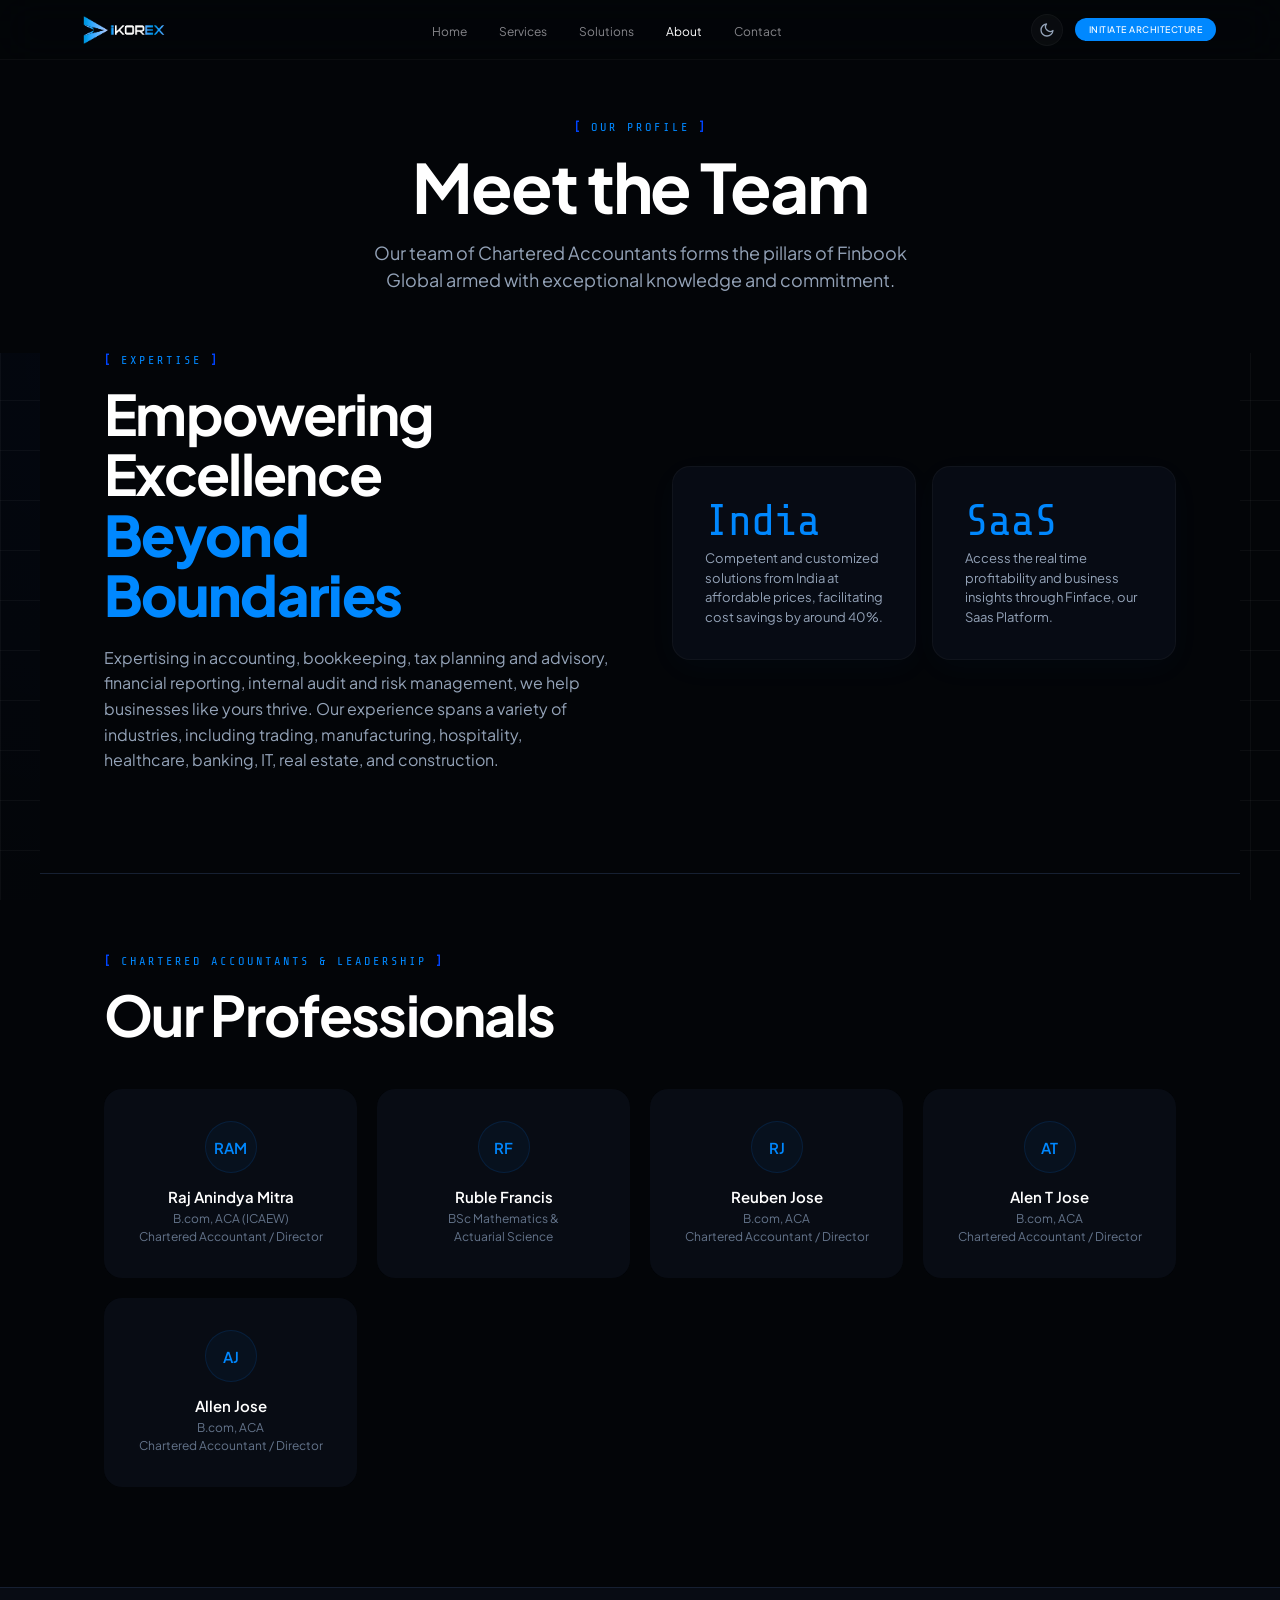
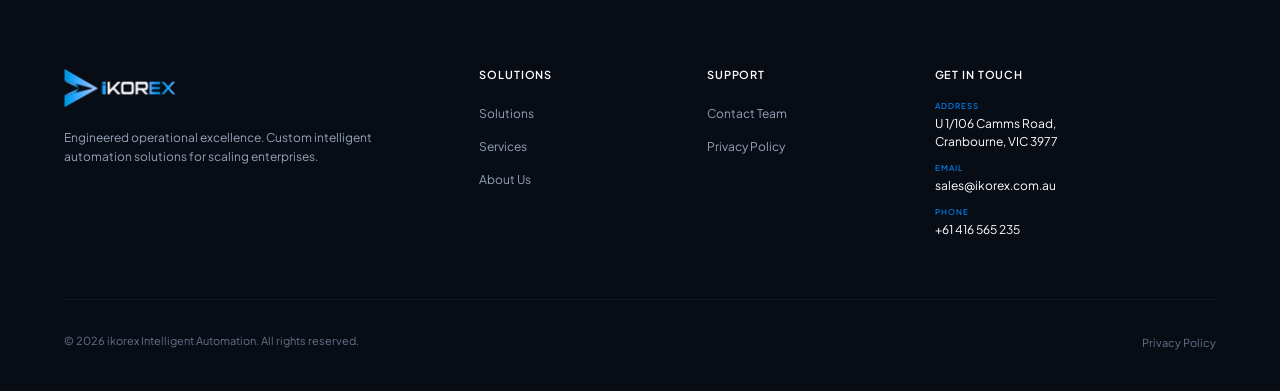
==== about.html @ 4711badb "footer new" ====
<!DOCTYPE html>
<html lang="en">

<head>
  <meta charset="UTF-8" />
  <meta name="viewport" content="width=device-width, initial-scale=1.0, user-scalable=no" />
  <title>ikorex — Meet the Team</title>
  <link
    href="https://fonts.googleapis.com/css2?family=Share+Tech+Mono&family=Plus+Jakarta+Sans:wght@200;300;400;500;600;700;800&family=Instrument+Serif:ital@0;1&family=Syne:wght@400;600;700;800&display=swap"
    rel="stylesheet" />
  <link rel="stylesheet" href="style.css">
</head>

<body class="light-theme">

  <svg class="logo-gradient-defs" xmlns="http://www.w3.org/2000/svg">
    <defs>
      <linearGradient id="arrowGrad" x1="107" y1="110" x2="400" y2="167" gradientUnits="userSpaceOnUse">
        <stop offset="0%" stop-color="#0F3BB0" />
        <stop offset="45%" stop-color="#1A6FBF" />
        <stop offset="80%" stop-color="#1BAE82" />
        <stop offset="100%" stop-color="#26D49C" />
      </linearGradient>
    </defs>
  </svg>

  <div id="site" class="visible">

    <nav>
      <a class="nav-logo" href="index.html?triggerIntro=true">
        <img src="assets/images/Ikorex logo left aligned .png" alt="IKOREX" class="header-logo-img"
          style="width: 120px;height: 120px;">
      </a>
      <ul class=" nav-links">
        <li><a id="nhome" href="index.html">Home</a></li>
        <li><a id="nservices" href="services.html">Services</a></li>

        <li><a id="nsolutions" href="solutions.html">Solutions</a></li>
        <li><a id="nabout" class="active" href="about.html">About</a></li>
        <li><a id="ncontact" href="contact.html">Contact</a></li>
      </ul>
      <div style="display:flex; align-items:center; gap:12px;">
        <button class="theme-toggle" onclick="toggleTheme()" aria-label="Toggle Theme">
          <svg class="sun-icon" width="16" height="16" viewBox="0 0 24 24" fill="none" stroke="currentColor"
            stroke-width="2" stroke-linecap="round" stroke-linejoin="round">
            <circle cx="12" cy="12" r="5"></circle>
            <line x1="12" y1="1" x2="12" y2="3"></line>
            <line x1="12" y1="21" x2="12" y2="23"></line>
            <line x1="4.22" y1="4.22" x2="5.64" y2="5.64"></line>
            <line x1="18.36" y1="18.36" x2="19.78" y2="19.78"></line>
            <line x1="1" y1="12" x2="3" y2="12"></line>
            <line x1="21" y1="12" x2="23" y2="12"></line>
            <line x1="4.22" y1="19.78" x2="5.64" y2="18.36"></line>
            <line x1="18.36" y1="5.64" x2="19.78" y2="4.22"></line>
          </svg>
          <svg class="moon-icon" width="16" height="16" viewBox="0 0 24 24" fill="none" stroke="currentColor"
            stroke-width="2" stroke-linecap="round" stroke-linejoin="round">
            <path d="M21 12.79A9 9 0 1 1 11.21 3 7 7 0 0 0 21 12.79z"></path>
          </svg>
        </button>
        <button class="btn-nav" onclick="location.href='contact.html'">Initiate Architecture</button>
        <button class="menu-toggle" onclick="toggleMenu()">
          <span></span><span></span><span></span>
        </button>
      </div>
      <div class="scroll-progress-container">
        <div class="scroll-progress-bar"></div>
      </div>
    </nav>

    <div class="page active" id="page-about">
      <div class="page-hero">
        <div class="eyebrow animate-hero-1" style="justify-content:center;">Our Profile</div>
        <h1 class="page-hero-title animate-hero-2">Meet the Team</h1>
        <p class="page-hero-sub animate-hero-3">Our team of Chartered Accountants forms the pillars of Finbook Global
          armed with exceptional knowledge and commitment.</p>
      </div>

      <div class="about-story">
        <div data-sr="left">
          <div class="eyebrow">Expertise</div>
          <h2 class="section-title">Empowering Excellence<br><em>Beyond Boundaries</em></h2>
          <p class="section-body">
            Expertising in accounting, bookkeeping, tax planning and advisory, financial reporting, internal audit and
            risk management, we help businesses like yours thrive. Our experience spans a variety of industries,
            including trading, manufacturing, hospitality, healthcare, banking, IT, real estate, and construction.
          </p>
        </div>
        <div class="metrics-grid" data-sr="scale" data-sr-delay="1">
          <div class="metric-card glow-card">
            <div class="metric-num">India</div>
            <div class="metric-desc">Competent and customized solutions from India at affordable prices, facilitating
              cost savings by around 40%.</div>
          </div>
          <div class="metric-card glow-card">
            <div class="metric-num">SaaS</div>
            <div class="metric-desc">Access the real time profitability and business insights through Finface, our Saas
              Platform.</div>
          </div>
        </div>
      </div>

      <div class="team-strip" style="border-top: 1px solid var(--border);">
        <div class="eyebrow" style="margin-bottom: 16px;">Chartered Accountants & Leadership</div>
        <h2 class="section-title" style="margin-bottom: 32px;">Our Professionals</h2>
        <div class="team-grid">
          <div class="team-card glow-card" data-sr="up">
            <div class="team-avatar">RAM</div>
            <div class="team-name">Raj Anindya Mitra</div>
            <div class="team-role">B.com, ACA (ICAEW)<br>Chartered Accountant / Director</div>
          </div>
          <div class="team-card glow-card" data-sr="up" data-sr-delay="1">
            <div class="team-avatar">RF</div>
            <div class="team-name">Ruble Francis</div>
            <div class="team-role">BSc Mathematics &<br>Actuarial Science</div>
          </div>
          <div class="team-card glow-card" data-sr="up" data-sr-delay="2">
            <div class="team-avatar">RJ</div>
            <div class="team-name">Reuben Jose</div>
            <div class="team-role">B.com, ACA<br>Chartered Accountant / Director</div>
          </div>
          <div class="team-card glow-card" data-sr="up" data-sr-delay="3">
            <div class="team-avatar">AT</div>
            <div class="team-name">Alen T Jose</div>
            <div class="team-role">B.com, ACA<br>Chartered Accountant / Director</div>
          </div>
          <div class="team-card glow-card" data-sr="up" data-sr-delay="4">
            <div class="team-avatar">AJ</div>
            <div class="team-name">Allen Jose</div>
            <div class="team-role">B.com, ACA<br>Chartered Accountant / Director</div>
          </div>
        </div>
      </div>
    </div>

    <footer>
      <div class="footer-inner">
        <div class="footer-grid">
          <!-- Column 1: Brand -->
          <div class="footer-brand-col">
            <img src="assets/images/ikorex footer.png" alt="IKOREX" class="footer-logo-img">
            <p class="footer-brand-tagline">Engineered operational excellence. Custom intelligent automation solutions for scaling enterprises.</p>
          </div>
          
          <!-- Column 2: Navigation -->
          <div class="footer-nav-col">
            <h4 class="footer-heading">Solutions</h4>
            <ul class="footer-links-list">
              <li><a href="solutions.html">Solutions</a></li>
              <li><a href="services.html">Services</a></li>
              <li><a href="about.html">About Us</a></li>
            </ul>
          </div>
          
          <!-- Column 3: Support -->
          <div class="footer-nav-col">
            <h4 class="footer-heading">Support</h4>
            <ul class="footer-links-list">
              <li><a href="contact.html">Contact Team</a></li>
              <li><a href="privacy.html">Privacy Policy</a></li>
            </ul>
          </div>

          <!-- Column 4: Contact Details -->
          <div class="footer-contact-col">
            <h4 class="footer-heading">Get in Touch</h4>
            <ul class="footer-contact-details">
              <li>
                <span class="detail-label">Address</span>
                <a href="https://maps.google.com/?q=U+1/106+Camms+Road,+Cranbourne,+VIC+3977" target="_blank" rel="noopener noreferrer" class="detail-link">
                  U 1/106 Camms Road,<br>Cranbourne, VIC 3977
                </a>
              </li>
              <li>
                <span class="detail-label">Email</span>
                <a href="mailto:sales@ikorex.com.au" class="detail-link">sales@ikorex.com.au</a>
              </li>
              <li>
                <span class="detail-label">Phone</span>
                <a href="tel:+61416565235" class="detail-link">+61 416 565 235</a>
              </li>
            </ul>
          </div>
        </div>

        <!-- Footer Bottom -->
        <div class="footer-bottom">
          <div class="footer-copy">
            © 2026 ikorex Intelligent Automation. All rights reserved.
          </div>
          <div class="footer-legal">
            <a href="privacy.html" class="privacy-link">Privacy Policy</a>
          </div>
        </div>
      </div>
    </footer>
  </div>

  <script src="app.js"></script>
</body>

</html>
---- style.css ----
/* ==========================================================================
   DESIGN SYSTEM - APPLE-LIKE MINIMAL PALETTE
   ========================================================================== */
:root {
  --blue: #0088FF;
  /* Glowing Electric Blue */
  --teal: #0044FF;
  /* Deep Royal Indigo Blue */
  --dark: #030508;
  /* Deep Space Obsidian Black */
  --darker: #080C14;
  /* Dark Steel Backdrop */
  --mid: #162032;
  /* Slate Cyber Grid Line */
  --card: rgba(10, 15, 26, 0.7);
  /* Translucent dark glass */
  --card-hover: rgba(13, 22, 38, 0.85);
  /* Slightly lighter glass on hover */
  --border: rgba(255, 255, 255, 0.035);
  /* Delicate cyan grid line */
  --border2: rgba(0, 136, 255, 0.15);
  /* Tech border */
  --border-glow: rgba(0, 136, 255, 0.35);
  /* Neon border hover glow */
  --shadow-glow: rgba(0, 136, 255, 0.12);
  /* Shadow projection color */
  --text: #FFFFFF;
  /* High contrast glowing white */
  --text2: #94A3B8;
  /* Slate graphite description body */
  --muted: #64748B;
  /* Muted subtext labels */
  --faint: #0B0E14;
  --grad: linear-gradient(135deg, #0088FF 0%, #0044FF 100%);
  --shadow-apple: 0 8px 32px rgba(0, 136, 255, 0.03), 0 1px 2px rgba(0, 0, 0, 0.2);
  --transition-apple: all 0.4s cubic-bezier(0.16, 1, 0.3, 1);
  --glow-1: rgba(0, 136, 255, 0.06);
  --glow-2: rgba(0, 68, 255, 0.03);
  --nav-bg: rgba(3, 5, 8, 0.8);
}

body.light-theme {
  --dark: #FFFFFF;
  /* Pure white page backdrop */
  --darker: #F5F5F7;
  /* Light grey accent background */
  --mid: #E2E8F0;
  /* Slate border line */
  --card: rgba(255, 255, 255, 0.75);
  /* Translucent white glass */
  --card-hover: rgba(255, 255, 255, 0.95);
  /* Lifted card face */
  --border: rgba(15, 23, 42, 0.035);
  /* Light grey grid borders */
  --border2: rgba(0, 113, 227, 0.12);
  /* Cyan-blue accent lines */
  --border-glow: rgba(0, 113, 227, 0.3);
  /* Hover blue outline glow */
  --shadow-glow: rgba(0, 113, 227, 0.08);
  /* Light mode glow shadow */
  --text: #0F172A;
  /* Obsidian dark slate text */
  --text2: #475569;
  /* Graphite secondary description text */
  --muted: #64748B;
  /* Muted caption text */
  --faint: #FAF9F6;
  --blue: #0066CC;
  /* Darker high-readability electric blue */
  --teal: #0044BB;
  /* Accent royal blue */
  --grad: linear-gradient(135deg, #0066CC 0%, #0044BB 100%);
  --shadow-apple: 0 8px 32px rgba(0, 0, 0, 0.04), 0 1px 2px rgba(0, 0, 0, 0.02);
  --glow-1: rgba(0, 102, 204, 0.03);
  --glow-2: rgba(0, 68, 187, 0.02);
  --nav-bg: rgba(255, 255, 255, 0.8);
}

* {
  margin: 0;
  padding: 0;
  box-sizing: border-box;
}

html {
  scroll-behavior: smooth;
}

body {
  background-color: var(--dark);
  background-image:
    linear-gradient(var(--border) 1px, transparent 1px),
    linear-gradient(90deg, var(--border) 1px, transparent 1px),
    radial-gradient(circle at 50% -20%, var(--glow-1), transparent 60%),
    radial-gradient(circle at 10% 40%, var(--glow-2), transparent 50%);
  background-size: 50px 50px, 50px 50px, 100% 100%, 100% 100%;
  background-attachment: fixed;
  color: var(--text);
  font-family: 'Plus Jakarta Sans', sans-serif;
  font-weight: 400;
  overflow-x: hidden;
  -webkit-font-smoothing: antialiased;
  transition: background 0.4s ease, color 0.4s ease, border-color 0.4s ease;
}

/* ==========================================================================
   SCROLLBAR STYLES
   ========================================================================== */
::-webkit-scrollbar {
  width: 4px;
}

::-webkit-scrollbar-track {
  background: var(--darker);
}

::-webkit-scrollbar-thumb {
  background: var(--muted);
  border-radius: 2px;
}

/* Global Defs Essential Wrapper Node */
svg.logo-gradient-defs {
  position: absolute;
  width: 0;
  height: 0;
  overflow: hidden;
}

/* ==========================================================================
   BUTTONS
   ========================================================================== */
.btn-p,
.btn-primary {
  font-family: 'Plus Jakarta Sans', sans-serif;
  font-size: 14px;
  font-weight: 500;
  color: #FFFFFF !important;
  background: var(--grad) !important;
  border: none !important;
  padding: 12px 28px !important;
  border-radius: 30px !important;
  cursor: pointer;
  display: inline-block;
  text-decoration: none;
  box-shadow: 0 0 15px var(--glow-1) !important;
  transition: all 0.3s cubic-bezier(0.16, 1, 0.3, 1) !important;
  position: relative;
  overflow: hidden;
}

.btn-p::after,
.btn-primary::after {
  content: '';
  position: absolute;
  top: -50%;
  left: -80%;
  width: 40%;
  height: 200%;
  background: linear-gradient(90deg,
      rgba(255, 255, 255, 0) 0%,
      rgba(255, 255, 255, 0.25) 50%,
      rgba(255, 255, 255, 0) 100%);
  transform: rotate(25deg);
  pointer-events: none;
  transition: none;
}

.btn-p:hover,
.btn-primary:hover {
  transform: translateY(-2px) scale(1.02);
  box-shadow: 0 0 25px var(--blue) !important;
  opacity: 0.98;
}

.btn-p:hover::after,
.btn-primary:hover::after {
  left: 140%;
  transition: left 0.85s cubic-bezier(0.16, 1, 0.3, 1);
}

.btn-g,
.btn-ghost {
  font-family: 'Plus Jakarta Sans', sans-serif;
  font-size: 14px;
  font-weight: 500;
  color: var(--text) !important;
  background-color: rgba(255, 255, 255, 0.04) !important;
  border: 1px solid var(--border) !important;
  padding: 12px 28px !important;
  border-radius: 30px !important;
  cursor: pointer;
  display: inline-block;
  text-decoration: none;
  transition: all 0.3s cubic-bezier(0.16, 1, 0.3, 1) !important;
}

.btn-g:hover,
.btn-ghost:hover {
  background-color: var(--mid) !important;
  border-color: var(--blue) !important;
  transform: translateY(-2px) scale(1.02);
  box-shadow: 0 4px 15px rgba(0, 240, 255, 0.05);
}

/* ==========================================================================
   INTRO LOADER (PRESERVED EXACTLY AS REQUIRED)
   ========================================================================== */
/* Skip intro styles on subsequent reloads */
.skip-intro #intro {
  display: none !important;
}

.skip-intro #site {
  opacity: 1 !important;
}

#intro {
  position: fixed;
  inset: 0;
  z-index: 9999;
  background-color: var(--dark);
  background-image:
    linear-gradient(var(--border) 1px, transparent 1px),
    linear-gradient(90deg, var(--border) 1px, transparent 1px);
  background-size: 50px 50px;
  background-attachment: fixed;
  display: flex;
  align-items: center;
  justify-content: center;
  overflow: hidden;
  transition: background-color 0.4s ease;
}

#intro-bg {
  position: absolute;
  inset: 0;
  background:
    radial-gradient(circle at 30% 30%, var(--glow-1), transparent 55%),
    radial-gradient(circle at 70% 70%, var(--glow-2), transparent 55%),
    radial-gradient(ellipse 60% 60% at 50% 50%, rgba(0, 136, 255, 0.08) 0%, transparent 80%);
  animation: bgPulse 6s ease-in-out infinite alternate;
}

@keyframes bgPulse {
  from {
    opacity: 0.6;
    transform: scale(1);
  }

  to {
    opacity: 1;
    transform: scale(1.05);
  }
}

#intro-bar {
  position: absolute;
  top: 0;
  left: 0;
  height: 3px;
  background: var(--grad);
  box-shadow: 0 1px 12px var(--blue);
  width: 0%;
  z-index: 10000;
}

/* Cybernetic Grid Overlay Details */
.loader-status {
  position: absolute;
  font-family: 'Share Tech Mono', monospace;
  font-size: 10px;
  color: var(--muted);
  opacity: 0.35;
  letter-spacing: 2px;
  z-index: 5;
  pointer-events: none;
  text-transform: uppercase;
}

.loader-status.top-left {
  top: 30px;
  left: 5%;
}

.loader-status.top-right {
  top: 30px;
  right: 5%;
}

.loader-status.bottom-left {
  bottom: 30px;
  left: 5%;
}

.loader-status.bottom-right {
  bottom: 30px;
  right: 5%;
}

.phrase-line {
  position: absolute;
  top: 50%;
  left: 50%;
  transform: translate(-50%, -50%);
  font-family: 'Plus Jakarta Sans', sans-serif;
  font-size: clamp(20px, 6.5vw, 56px);
  font-weight: 700;
  line-height: 1.2;
  letter-spacing: -0.03em;
  color: var(--text);
  white-space: normal;
  word-wrap: break-word;
  max-width: 90%;
  opacity: 0;
  pointer-events: none;
  text-align: center;
  width: 90%;
  will-change: opacity, transform;
}

#line3 {
  font-family: 'Plus Jakarta Sans', sans-serif;
  font-style: normal;
  font-size: clamp(20px, 5.2vw, 45px);
  font-weight: 800;
  opacity: 1 !important;
  position: relative !important;
  top: auto !important;
  left: 50% !important;
  transform: translateX(-50%) !important;
  width: 120% !important;
  clip-path: inset(0 100% -200px 0);
  pointer-events: auto;
  line-height: 1.1;
  letter-spacing: 0.04em;
  text-transform: uppercase;
}

#line3 .blue-text {
  color: var(--blue);
}

#line3 .white-text {
  color: #FFFFFF;
}

#line3 .answer-box {
  display: block;
  font-family: 'Share Tech Mono', monospace;
  font-size: 16px !important;
  letter-spacing: 0.12em;
  font-weight: normal;
  text-transform: uppercase;
  position: absolute;
  left: 50%;
  transform: translateX(-50%);
  width: 100%;
  top: 100%;
  margin-top: 16px;
}

#line3 .answer-box .bracket {
  color: #1A6FBF;

  /* Theme blue-teal */
}

#line3 .answer-box .gray-text {
  color: #64748B;

  /* Muted theme gray */
  margin: 0 4px;
}

#line3 .answer-box .green-text {
  color: #26D49C;
  /* Neon mint-green */
  font-weight: bold;
}

#line3-wrap {
  position: absolute;
  top: 50%;
  left: 50%;
  transform: translate(-50%, -50%);
  width: 90%;
  text-align: center;
  pointer-events: none;
  z-index: 10;
}

/* Option 2: Laser Sweep & Blueprint Rings */
.laser-sweep {
  position: absolute;
  top: -20px;
  bottom: -20px;
  width: 3px;
  background: linear-gradient(to bottom, transparent, var(--blue), var(--teal), transparent);
  box-shadow: 0 0 10px var(--blue), 0 0 20px var(--teal);
  opacity: 0;
  pointer-events: none;
  left: 0;
}

.laser-sweep.active {
  animation: laserSweep 2.2s cubic-bezier(0.25, 1, 0.5, 1) 0.2s forwards;
}

@keyframes laserSweep {
  0% {
    left: 0%;
    opacity: 0;
  }

  10% {
    opacity: 1;
  }

  90% {
    opacity: 1;
  }

  100% {
    left: 100%;
    opacity: 0;
  }
}

#line3.reveal-clip {
  animation: clipReveal 2.2s cubic-bezier(0.25, 1, 0.5, 1) 0.2s forwards;
}

@keyframes clipReveal {
  from {
    clip-path: inset(0 100% -200px 0);
  }

  to {
    clip-path: inset(0 0 -200px 0);
  }
}

.blueprint-rings {
  position: absolute;
  top: 50%;
  left: 50%;
  transform: translate(-50%, -50%);
  width: 600px;
  height: 600px;
  display: flex;
  align-items: center;
  justify-content: center;
  pointer-events: none;
  z-index: -1;
  opacity: 0;
  transition: opacity 0.5s ease;
}

.blueprint-rings.active {
  opacity: 1;
}

.blueprint-rings .ring {
  position: absolute;
  border-radius: 50%;
  border: 1px dashed rgba(0, 136, 255, 0.15);
  transform: scale(0);
  opacity: 0;
}

.blueprint-rings .ring-1 {
  width: 200px;
  height: 200px;
  border-style: dotted;
}

.blueprint-rings .ring-2 {
  width: 400px;
  height: 400px;
  border-color: rgba(0, 68, 255, 0.1);
}

.blueprint-rings .ring-3 {
  width: 600px;
  height: 600px;
  border-style: dashed;
}

.blueprint-rings.active .ring-1 {
  animation: ringGrow 2s cubic-bezier(0.1, 0.8, 0.2, 1) 0.1s forwards;
}

.blueprint-rings.active .ring-2 {
  animation: ringGrow 2.3s cubic-bezier(0.1, 0.8, 0.2, 1) 0.2s forwards;
}

.blueprint-rings.active .ring-3 {
  animation: ringGrow 2.6s cubic-bezier(0.1, 0.8, 0.2, 1) 0.3s forwards;
}

@keyframes ringGrow {
  0% {
    transform: scale(0.3);
    opacity: 0;
  }

  30% {
    opacity: 0.8;
  }

  100% {
    transform: scale(1.2);
    opacity: 0;
  }
}

#brand-reveal {
  position: absolute;
  top: 50%;
  left: 50%;
  transform: translate(-50%, -50%);
  display: flex;
  flex-direction: column;
  align-items: center;
  text-align: center;
  z-index: 6;
  pointer-events: none;
  width: 100%;
  opacity: 0;
}

#brand-mark-wrap {
  width: 110px;
  height: 110px;
  display: flex;
  align-items: center;
  justify-content: center;
  margin-bottom: 24px;
  position: relative;
}

#brand-mark-wrap::before {
  content: '';
  position: absolute;
  inset: -15px;
  border-radius: 50%;
  background: radial-gradient(circle, var(--shadow-glow) 0%, transparent 70%);
  filter: blur(10px);
  z-index: -1;
  animation: markGlow 2.5s ease-in-out infinite alternate;
}

@keyframes markGlow {
  from {
    opacity: 0.3;
    transform: scale(0.9);
  }

  to {
    opacity: 0.85;
    transform: scale(1.1);
  }
}

#brand-mark-svg {
  opacity: 0;
  transform: scale(0.72);
  transition: opacity .95s cubic-bezier(0.34, 1.56, 0.64, 1), transform .95s cubic-bezier(0.34, 1.56, 0.64, 1);
  z-index: 2;
}

#brand-mark-svg.show {
  opacity: 1;
  transform: scale(1);
}

#brand-ring,
#brand-ring2 {
  position: absolute;
  border-radius: 50%;
  top: 50%;
  left: 50%;
  transform: translate(-50%, -50%) scale(0);
  opacity: 0;
}

#brand-ring {
  width: 160px;
  height: 160px;
  border: 1px dashed var(--border2);
}

#brand-ring.show {
  animation: ringReveal1 1.2s cubic-bezier(0.34, 1.56, 0.64, 1) forwards, spinClockwise 25s linear infinite 1.2s;
  opacity: 1;
}

#brand-ring2 {
  width: 220px;
  height: 220px;
  border: 0.5px dashed var(--border-glow);
}

#brand-ring2.show {
  animation: ringReveal2 1.2s cubic-bezier(0.34, 1.56, 0.64, 1) forwards, spinCounterClockwise 30s linear infinite 1.2s;
  opacity: 1;
}

@keyframes ringReveal1 {
  from {
    transform: translate(-50%, -50%) scale(0);
  }

  to {
    transform: translate(-50%, -50%) scale(1);
  }
}

@keyframes ringReveal2 {
  from {
    transform: translate(-50%, -50%) scale(0);
  }

  to {
    transform: translate(-50%, -50%) scale(1);
  }
}

@keyframes spinClockwise {
  from {
    transform: translate(-50%, -50%) rotate(0deg);
  }

  to {
    transform: translate(-50%, -50%) rotate(360deg);
  }
}

@keyframes spinCounterClockwise {
  from {
    transform: translate(-50%, -50%) rotate(0deg);
  }

  to {
    transform: translate(-50%, -50%) rotate(-360deg);
  }
}

#brand-name-wrap {
  opacity: 0;
  transform: translateY(18px);
  transition: opacity .8s ease, transform .8s cubic-bezier(0.22, 1, 0.36, 1);
  display: flex;
  flex-direction: column;
  align-items: center;
}

#brand-name-wrap.show {
  opacity: 1;
  transform: translateY(0);
}

.bn-name {
  font-family: 'Syne', sans-serif;
  font-weight: 800;
  font-size: 52px;
  letter-spacing: -2px;
  text-transform: uppercase;
  line-height: 1;
  margin-top: 8px;
}

#brand-consultancy {
  font-family: 'Share Tech Mono', monospace;
  font-size: 20px;
  font-weight: 400;
  letter-spacing: 5px;
  text-transform: uppercase;
  color: var(--text2);
  margin-top: 8px;
}

#brand-city {
  font-family: 'Share Tech Mono', monospace;
  font-size: 12px;
  font-weight: 400;
  /* color: var(--muted); */
  color: white;
  letter-spacing: 3px;
  text-transform: uppercase;
  margin-top: 6px;
  opacity: 0;
  transform: translateY(8px);
  transition: opacity .7s ease, transform .7s ease;
}

#brand-city.show {
  opacity: 1;
  transform: translateY(0);
}

#brand-hr {
  width: 0;
  height: 1px;
  background: var(--grad);
  box-shadow: 0 0 8px var(--shadow-glow);
  margin: 20px auto 0;
  transition: width 1.2s cubic-bezier(0.25, 1, 0.5, 1);
}

#brand-hr.show {
  width: 200px;
}

#brand-cta {
  margin-top: 40px;
  opacity: 0;
  transform: translateY(14px);
  transition: opacity .8s ease, transform .8s cubic-bezier(0.22, 1, 0.36, 1);
  pointer-events: none;
}

#brand-cta.show {
  opacity: 1;
  transform: translateY(0);
  pointer-events: auto;
}

#brand-cta button {
  font-family: 'Plus Jakarta Sans', sans-serif;
  font-size: 13px;
  font-weight: 600;
  letter-spacing: 1px;
  text-transform: uppercase;
  padding: 16px 48px;
  border-radius: 100px;
  background: var(--grad);
  color: #fff;
  border: none;
  cursor: pointer;
  transition: all 0.4s cubic-bezier(0.16, 1, 0.3, 1);
  box-shadow: 0 0 25px var(--shadow-glow);
  position: relative;
  overflow: hidden;
}

#brand-cta button::after {
  content: '';
  position: absolute;
  top: -50%;
  left: -80%;
  width: 40%;
  height: 200%;
  background: linear-gradient(90deg,
      rgba(255, 255, 255, 0) 0%,
      rgba(255, 255, 255, 0.25) 50%,
      rgba(255, 255, 255, 0) 100%);
  transform: rotate(25deg);
  pointer-events: none;
}

#brand-cta button:hover {
  transform: translateY(-2px) scale(1.02);
  box-shadow: 0 0 35px var(--blue);
  opacity: 0.98;
}

#brand-cta button:hover::after {
  left: 140%;
  transition: left 0.85s cubic-bezier(0.16, 1, 0.3, 1);
}

#intro.out {
  animation: introOut 0.8s cubic-bezier(0.16, 1, 0.3, 1) forwards;
}

@keyframes introOut {
  to {
    opacity: 0;
    transform: translateY(-30px) scale(0.98);
    pointer-events: none;
  }
}

/* ==========================================================================
   SITE MAIN NAVIGATION (APPLE ACCENT)
   ========================================================================== */
#site {
  opacity: 0;
  transition: opacity .6s ease;
}

#site.visible {
  opacity: 1;
}

nav {
  position: fixed;
  top: 0;
  left: 0;
  right: 0;
  z-index: 500;
  padding: 0 5%;
  height: 60px;
  /* Height adjusted for premium logo size */
  display: flex;
  align-items: center;
  justify-content: space-between;
  background: transparent !important;
  border-bottom: 1px solid var(--border) !important;
  box-shadow: none !important;
}

/* Add background and blur overlay via pseudo-element to avoid creating a containing block for fixed children */
nav::before {
  content: '';
  position: absolute;
  inset: 0;
  z-index: -1;
  background: var(--nav-bg);
  backdrop-filter: blur(20px) saturate(180%);
  -webkit-backdrop-filter: blur(20px) saturate(180%);
  pointer-events: none;
}

.nav-logo {
  display: flex;
  align-items: center;
  text-decoration: none;
  cursor: pointer;
}

.header-logo-img {
  height: 34px;
  /* Made larger for better visibility */
  width: auto;
  display: block;
}

/* In dark theme, invert the black text of the logo to white while preserving blue hues */
body:not(.light-theme) .header-logo-img,
body:not(.light-theme) .footer-logo-img {
  filter: invert(1) hue-rotate(180deg);
}

.nav-links {
  display: flex;
  align-items: center;
  gap: 32px;
  list-style: none;
}

.nav-links a {
  font-family: 'Plus Jakarta Sans', sans-serif;
  font-size: 12px;
  /* Apple small clean menu font size */
  font-weight: 400;
  color: #86868B;
  text-decoration: none;
  transition: color 0.2s ease;
  cursor: pointer;
  position: relative;
  padding: 4px 0;
}

.nav-links a:hover,
.nav-links a.active {
  color: var(--text) !important;
}

.nav-links a::after {
  display: none;
  /* Apple style does not use underline decorations */
}

.btn-nav {
  font-family: 'Plus Jakarta Sans', sans-serif;
  font-size: 9px;
  font-weight: 500;
  letter-spacing: 0.5px;
  text-transform: uppercase;
  padding: 6px 14px;
  border-radius: 20px;
  border: none;
  color: #FFFFFF;
  background: var(--blue);
  cursor: pointer;
  transition: background-color 0.2s ease;
}

.btn-nav:hover {
  background-color: #0077ED;
}

/* Theme Toggle Button Style */
.theme-toggle {
  display: flex;
  align-items: center;
  justify-content: center;
  width: 32px;
  height: 32px;
  border-radius: 50%;
  border: 1px solid var(--border);
  background: rgba(255, 255, 255, 0.03);
  color: var(--text2);
  cursor: pointer;
  transition: all 0.3s cubic-bezier(0.16, 1, 0.3, 1);
}

.theme-toggle svg {
  transition: transform 0.5s cubic-bezier(0.34, 1.56, 0.64, 1);
}

.theme-toggle:hover {
  background: var(--mid);
  color: var(--text);
  border-color: var(--blue);
}

.theme-toggle:hover svg {
  transform: scale(1.15) rotate(20deg);
}

.theme-toggle:active svg {
  transform: scale(0.9);
}

.theme-toggle .sun-icon {
  display: none;
}

.theme-toggle .moon-icon {
  display: block;
}

body.light-theme .theme-toggle .sun-icon {
  display: block;
}

body.light-theme .theme-toggle .moon-icon {
  display: none;
}

/* Responsive Menu Toggle Menu UI */
.menu-toggle {
  display: none;
  flex-direction: column;
  gap: 4px;
  cursor: pointer;
  background: none;
  border: none;
  z-index: 600;
  padding: 6px;
}

.menu-toggle span {
  width: 18px;
  height: 1.5px;
  background: var(--muted);
  transition: all 0.3s;
}

.menu-toggle.open span:nth-child(1) {
  transform: rotate(45deg) translate(4px, 4px);
}

.menu-toggle.open span:nth-child(2) {
  opacity: 0;
}

.menu-toggle.open span:nth-child(3) {
  transform: rotate(-45deg) translate(4px, -4px);
}

/* Scroll Animations Base Setup */
[data-sr] {
  opacity: 0;
  filter: blur(4px);
  will-change: opacity, transform, filter;
  transition: opacity .9s cubic-bezier(0.16, 1, 0.3, 1), transform .9s cubic-bezier(0.16, 1, 0.3, 1), filter .9s cubic-bezier(0.16, 1, 0.3, 1);
}

[data-sr="up"] {
  transform: translateY(32px);
}

[data-sr="left"] {
  transform: translateX(-32px);
}

[data-sr="right"] {
  transform: translateX(32px);
}

[data-sr="scale"] {
  transform: scale(0.96);
}

[data-sr-delay="1"] {
  transition-delay: .12s;
}

[data-sr-delay="2"] {
  transition-delay: .24s;
}

[data-sr-delay="3"] {
  transition-delay: .36s;
}

[data-sr-delay="4"] {
  transition-delay: .48s;
}

.sr-in {
  opacity: 1 !important;
  filter: blur(0) !important;
  transform: none !important;
}

/* Staggered page hero entrance animations */
@keyframes heroReveal {
  from {
    opacity: 0;
    transform: translateY(24px);
    filter: blur(6px);
  }

  to {
    opacity: 1;
    transform: translateY(0);
    filter: blur(0);
  }
}

.animate-hero-1,
.animate-hero-2,
.animate-hero-3 {
  animation: heroReveal 1.1s cubic-bezier(0.16, 1, 0.3, 1) forwards;
  opacity: 0;
}

.animate-hero-1 {
  animation-delay: 0.05s;
}

.animate-hero-2 {
  animation-delay: 0.18s;
}

.animate-hero-3 {
  animation-delay: 0.3s;
}

/* Scroll Progress Bar */
.scroll-progress-container {
  position: absolute;
  bottom: 0;
  left: 0;
  width: 100%;
  height: 2px;
  background: transparent;
  pointer-events: none;
  overflow: hidden;
}

.scroll-progress-bar {
  height: 100%;
  width: 0%;
  background: var(--grad);
  transition: width 0.1s ease-out;
}

/* Spotlight Glow Cards */
.glow-card {
  position: relative;
  z-index: 1;
  transition: border-color 0.4s ease, box-shadow 0.4s ease, transform 0.4s cubic-bezier(0.16, 1, 0.3, 1) !important;
}

.glow-card::after {
  content: '';
  position: absolute;
  inset: 0;
  border-radius: inherit;
  background: radial-gradient(600px circle at var(--mouse-x, 0px) var(--mouse-y, 0px),
      var(--shadow-glow),
      transparent 45%);
  pointer-events: none;
  opacity: 0;
  transition: opacity 0.4s ease;
  z-index: -1;
}

.glow-card:hover {
  transform: translateY(-4px) scale(1.005) !important;
  box-shadow: 0 12px 30px var(--shadow-glow) !important;
  border-color: var(--border-glow) !important;
}

.glow-card:hover::after {
  opacity: 0.15;
}

body.light-theme .glow-card:hover::after {
  opacity: 0.06;
}


/* ==========================================================================
   TYPOGRAPHY FOUNDATIONS
   ========================================================================== */
.eyebrow {
  font-family: 'Share Tech Mono', monospace;
  font-size: 12px;
  font-weight: 400;
  letter-spacing: 3px;
  text-transform: uppercase;
  color: var(--blue);
  margin-bottom: 16px;
  display: flex;
  align-items: center;
  gap: 8px;
}

.eyebrow::before {
  content: '[ ';
  color: var(--teal);
  font-weight: bold;
}

.eyebrow::after {
  content: ' ]';
  color: var(--teal);
  font-weight: bold;
}

.hero-eyebrow {
  font-family: 'Share Tech Mono', monospace;
  font-size: 13px;
  font-weight: 400;
  letter-spacing: 0.1em;
  text-transform: uppercase;
  color: var(--muted);
  margin-bottom: 20px;
  display: inline-block;
}

.hero-eyebrow::before {
  content: '// ';
  color: var(--teal);
}

.sec-title,
.section-title,
.hero-h,
.page-hero-title,
.sol-title {
  font-family: 'Plus Jakarta Sans', sans-serif;
  /* Apple-like modern sans-serif headings */
  letter-spacing: -0.03em;
  /* Signature tight character tracking */
  line-height: 1.08;
  /* Tight typography layout */
  font-weight: 700;
  color: var(--text);
}

.sec-title {
  font-size: clamp(34px, 4.5vw, 56px);
  margin-bottom: 20px;
}

.section-title {
  font-size: clamp(34px, 4.5vw, 56px);
  margin-bottom: 20px;
}

.sec-title em,
.section-title em,
.hero-h em,
.page-hero-title em,
.sol-title em {
  font-style: normal;
  font-weight: 800;
  color: var(--blue);
  background: none;
  -webkit-background-clip: initial;
  -webkit-text-fill-color: initial;
  background-clip: initial;
}

.sec-body,
.section-body {
  font-family: 'Plus Jakarta Sans', sans-serif;
  font-size: 16px;
  font-weight: 400;
  color: var(--text2);
  line-height: 1.6;
}

/* ==========================================================================
   CARDS & CONTAINERS (APPLE GLASS + LIGHT GREY PANEL LAYOUT)
   ========================================================================== */
.sm-card,
.ig-cell,
.sol-full-card,
.svc-card,
.val-card,
.team-card,
.contact-form,
.metric-card,
.priv-shield-box,
.mq-card,
.bento-card {
  background: var(--card) !important;
  border: 1px solid var(--border) !important;
  border-radius: 18px !important;
  box-shadow: var(--shadow-apple) !important;
  transition: var(--transition-apple) !important;
  overflow: hidden;
  backdrop-filter: blur(12px);
  -webkit-backdrop-filter: blur(12px);
}

.sm-card:hover,
.ig-cell:hover,
.sol-full-card:hover,
.svc-card:hover,
.val-card:hover,
.team-card:hover,
.priv-shield-box:hover,
.mq-card:hover,
.bento-card:hover {
  transform: translateY(-2px) scale(1.01) !important;
  box-shadow: 0 0 30px var(--shadow-glow) !important;
  border-color: var(--border-glow) !important;
  background: var(--card-hover) !important;
}

/* ==========================================================================
   HOMEPAGE CONTENT
   ========================================================================== */
.hero {
  min-height: 90vh;
  display: flex;
  flex-direction: column;
  align-items: center;
  justify-content: center;
  text-align: center;
  padding: 100px 5% 40px;
  background-color: var(--dark);
}

.hero-bg {
  display: none;
  /* Hides dark gradients for clean Apple layouts */
}

.hero-h {
  font-size: clamp(48px, 6.8vw, 84px);
  margin-bottom: 16px;
}

.hero-sub {
  font-family: 'Plus Jakarta Sans', sans-serif;
  font-size: clamp(17px, 1.8vw, 21px);
  font-weight: 400;
  color: var(--text2);
  line-height: 1.5;
  max-width: 600px;
  margin: 16px auto 36px;
}

.hero-btns {
  display: flex;
  align-items: center;
  gap: 20px;
  justify-content: center;
  flex-wrap: wrap;
}

.hero-stats {
  display: flex;
  align-items: center;
  gap: 40px;
  margin-top: 80px;
  padding-top: 40px;
  border-top: 1px solid var(--mid);
  justify-content: center;
  flex-wrap: wrap;
}

.stat-n {
  font-family: 'Share Tech Mono', monospace;
  font-size: 40px;
  font-weight: 400;
  color: var(--text);
  background: none;
  -webkit-background-clip: initial;
  -webkit-text-fill-color: initial;
  background-clip: initial;
  line-height: 1;
  letter-spacing: -1px;
}

.stat-l {
  font-family: 'Plus Jakarta Sans', sans-serif;
  font-size: 9px;
  font-weight: 600;
  letter-spacing: 1px;
  text-transform: uppercase;
  color: var(--muted);
  margin-top: 6px;
}

.stat-div {
  width: 1px;
  height: 32px;
  background: var(--mid);
}

/* ==========================================================================
   SLIDING MARQUEE BAND (APPLE BRAND STYLE)
   ========================================================================== */
.marquee-band {
  background: var(--darker);
  border-top: 1px solid var(--border);
  border-bottom: 1px solid var(--border);
  padding: 32px 0;
  overflow: hidden;
  position: relative;
  width: 100%;
  display: flex;
}

.marquee-band::before,
.marquee-band::after {
  content: '';
  position: absolute;
  top: 0;
  bottom: 0;
  width: 15%;
  z-index: 2;
  pointer-events: none;
}

.marquee-band::before {
  left: 0;
  background: linear-gradient(to right, var(--dark) 0%, transparent 100%);
}

.marquee-band::after {
  right: 0;
  background: linear-gradient(to left, var(--dark) 0%, transparent 100%);
}

.marquee-track {
  display: flex;
  gap: 24px;
  animation: marquee 35s linear infinite;
  white-space: nowrap;
  width: max-content;
  align-items: center;
}

.marquee-band:hover .marquee-track {
  animation-play-state: paused;
}

.mq-card {
  display: flex;
  align-items: center;
  gap: 16px;
  padding: 14px 22px !important;
  min-width: 330px;
  flex-shrink: 0;
  cursor: pointer;
  text-align: left;
}

.mq-card-icon {
  width: 42px;
  height: 42px;
  border-radius: 10px;
  background: rgba(0, 136, 255, 0.05) !important;
  border: 1px solid rgba(0, 136, 255, 0.12) !important;
  display: flex;
  align-items: center;
  justify-content: center;
  flex-shrink: 0;
}

.mq-card-icon svg {
  width: 18px;
  height: 18px;
  stroke: var(--blue);
}

.mq-card-info {
  display: flex;
  flex-direction: column;
  gap: 3px;
  white-space: normal;
}

.mq-card-title {
  font-family: 'Plus Jakarta Sans', sans-serif;
  font-size: 13.5px;
  font-weight: 650;
  color: var(--text);
  line-height: 1.2;
}

.mq-card-desc {
  font-family: 'Plus Jakarta Sans', sans-serif;
  font-size: 10.5px;
  font-weight: 400;
  color: var(--text2);
  line-height: 1.35;
}

@keyframes marquee {
  0% {
    transform: translateX(0);
  }

  100% {
    transform: translateX(-50%);
  }
}

/* Cost Isolation Section */
.sav {
  padding: 120px 5%;
  background: var(--darker);
}

.sav-inner {
  max-width: 1200px;
  margin: 0 auto;
  display: grid;
  grid-template-columns: 1fr 1fr;
  gap: 64px;
  align-items: center;
}

.sav-pts {
  display: flex;
  flex-direction: column;
  gap: 16px;
  margin-top: 24px;
}

.sav-pt {
  display: flex;
  align-items: flex-start;
  gap: 12px;
}

.sav-dot {
  width: 6px;
  height: 6px;
  border-radius: 50%;
  background: var(--blue);
  flex-shrink: 0;
  margin-top: 8px;
}

.sav-pt p {
  font-family: 'Plus Jakarta Sans', sans-serif;
  font-size: 15px;
  font-weight: 400;
  color: var(--text2);
  line-height: 1.6;
}

.sav-pt p strong {
  color: var(--text);
  font-weight: 600;
}

.metrics-grid {
  display: grid;
  grid-template-columns: 1fr 1fr;
  gap: 16px !important;
  background: transparent !important;
}

.metric-card {
  background: var(--card);
  padding: 32px;
}

.metric-num {
  font-family: 'Share Tech Mono', monospace;
  font-size: 44px;
  font-weight: 400;
  color: var(--blue);
  background: none;
  -webkit-background-clip: initial;
  -webkit-text-fill-color: initial;
  background-clip: initial;
  line-height: 1;
  letter-spacing: -1px;
}

.metric-desc {
  font-family: 'Plus Jakarta Sans', sans-serif;
  font-size: 13px;
  font-weight: 400;
  color: var(--text2);
  line-height: 1.5;
  margin-top: 6px;
}

/* Strategic Strategy */
.smarter {
  padding: 120px 5%;
  background: var(--darker);
}

.smarter-inner {
  max-width: 1200px;
  margin: 0 auto;
}

.smarter-grid {
  display: grid;
  grid-template-columns: repeat(auto-fit, minmax(280px, 1fr));
  gap: 16px !important;
  margin-top: 48px;
  background: transparent !important;
  overflow: visible !important;
  border-radius: 0 !important;
  padding: 0 !important;
}

.sm-card {
  padding: 40px 32px;
}

.sm-num {
  font-family: 'Share Tech Mono', monospace;
  font-size: 13px;
  font-weight: 400;
  color: var(--blue);
  margin-bottom: 12px;
  letter-spacing: 1px;
}

.sm-title {
  font-family: 'Plus Jakarta Sans', sans-serif;
  font-size: 16px;
  font-weight: 600;
  color: var(--text);
  margin-bottom: 10px;
}

.sm-body {
  font-family: 'Plus Jakarta Sans', sans-serif;
  font-size: 14px;
  font-weight: 400;
  color: var(--text2);
  line-height: 1.6;
}

/* System Intelligence */
.intel {
  padding: 120px 5%;
  background: var(--darker);
  border-top: 1px solid var(--border);
  border-bottom: 1px solid var(--border);
}

.intel-inner {
  max-width: 1200px;
  margin: 0 auto;
}

.intel-hero {
  text-align: center;
  max-width: 780px;
  margin: 0 auto 48px;
}

.intel-grid {
  display: grid;
  grid-template-columns: repeat(auto-fit, minmax(280px, 1fr));
  gap: 16px !important;
  background: transparent !important;
  overflow: visible !important;
  border-radius: 0 !important;
  padding: 0 !important;
}

.ig-cell {
  background: var(--darker) !important;
  border: none !important;
  box-shadow: none !important;
  padding: 44px 36px;
}

.ig-ico {
  width: 44px;
  height: 44px;
  border-radius: 10px;
  background: rgba(0, 113, 227, 0.05) !important;
  border: 1px solid rgba(0, 113, 227, 0.1) !important;
  display: flex;
  align-items: center;
  justify-content: center;
  margin-bottom: 18px;
}

.ig-ico svg {
  width: 20px;
  height: 20px;
  stroke: var(--blue) !important;
}

.ig-title {
  font-family: 'Plus Jakarta Sans', sans-serif;
  font-size: 16px;
  font-weight: 600;
  color: var(--text);
  margin-bottom: 10px;
}

.ig-body {
  font-family: 'Plus Jakarta Sans', sans-serif;
  font-size: 14px;
  font-weight: 400;
  color: var(--text2);
  line-height: 1.6;
}

/* Privacy Shield */
.priv-shield {
  padding: 120px 5%;
  background: var(--dark) !important;
  border: none !important;
}

.priv-shield-inner {
  max-width: 1200px;
  margin: 0 auto;
  display: grid;
  grid-template-columns: 1fr 1.2fr;
  gap: 64px;
  align-items: center;
}

.priv-shield-grid {
  display: grid;
  grid-template-columns: 1fr 1fr;
  gap: 20px;
}

.priv-shield-box {
  background: var(--darker) !important;
  padding: 28px;
}

.priv-shield-icon {
  width: 36px;
  height: 36px;
  border-radius: 8px;
  background: rgba(0, 113, 227, 0.05);
  border: 1px solid rgba(0, 113, 227, 0.15);
  display: flex;
  align-items: center;
  justify-content: center;
  margin-bottom: 16px;
}

.priv-shield-icon svg {
  width: 18px;
  height: 18px;
  stroke: var(--blue);
}

.priv-shield-title {
  font-family: 'Plus Jakarta Sans', sans-serif;
  font-size: 14px;
  font-weight: 600;
  margin-bottom: 8px;
  color: var(--text);
}

.priv-shield-desc {
  font-family: 'Plus Jakarta Sans', sans-serif;
  font-size: 13px;
  font-weight: 400;
  color: var(--text2);
  line-height: 1.6;
}

/* Home CTA */
.cta-wrap {
  padding: 120px 5%;
  background: var(--darker) !important;
  text-align: center;
  border-top: 1px solid var(--border);
}

.cta-t {
  font-family: 'Plus Jakarta Sans', sans-serif;
  font-size: clamp(32px, 4.5vw, 56px);
  font-weight: 700;
  letter-spacing: -0.03em;
  line-height: 1.08;
  color: var(--text);
  margin-bottom: 16px;
}

.cta-t em {
  font-style: normal;
  font-weight: 800;
  color: var(--blue);
}

.cta-s {
  font-family: 'Plus Jakarta Sans', sans-serif;
  font-size: clamp(15px, 1.5vw, 18px);
  font-weight: 400;
  color: var(--text2);
  max-width: 600px;
  margin: 0 auto 36px;
  line-height: 1.6;
}

/* ==========================================================================
   FOOTER (PREMIUM MULTI-COLUMN STYLE)
   ========================================================================== */
footer {
  border-top: 1px solid var(--mid) !important;
  padding: 80px 5% 40px;
  background: var(--darker) !important;
  color: var(--text);
}

.footer-inner {
  max-width: 1200px;
  margin: 0 auto;
  display: flex;
  flex-direction: column;
  gap: 60px;
}

.footer-grid {
  display: grid;
  grid-template-columns: 2fr 1fr 1fr 1.5fr;
  gap: 40px;
  width: 100%;
}

.footer-brand-col {
  display: flex;
  flex-direction: column;
  align-items: flex-start;
}

.footer-logo-img {
  height: 40px;
  width: auto;
  display: block;
  margin-bottom: 20px;
}

.footer-brand-tagline {
  font-family: 'Plus Jakarta Sans', sans-serif;
  font-size: 12px;
  line-height: 1.6;
  color: var(--text2);
  max-width: 320px;
  margin: 0;
}

.footer-heading {
  font-family: 'Plus Jakarta Sans', sans-serif;
  font-size: 11px;
  font-weight: 600;
  text-transform: uppercase;
  letter-spacing: 0.08em;
  color: var(--text);
  margin: 0 0 20px 0;
}

.footer-links-list,
.footer-contact-details {
  list-style: none;
  padding: 0;
  margin: 0;
  display: flex;
  flex-direction: column;
  gap: 12px;
}

.footer-links-list a {
  font-family: 'Plus Jakarta Sans', sans-serif;
  font-size: 12px;
  color: var(--text2);
  text-decoration: none;
  transition: color 0.2s ease, transform 0.2s ease;
  display: inline-block;
}

.footer-links-list a:hover {
  color: var(--blue) !important;
  transform: translateX(4px);
}

.footer-contact-details li {
  display: flex;
  flex-direction: column;
  gap: 4px;
}

.detail-label {
  font-family: 'Plus Jakarta Sans', sans-serif;
  font-size: 8px;
  font-weight: 500;
  text-transform: uppercase;
  letter-spacing: 1px;
  color: var(--blue);
}

.detail-link {
  font-family: 'Plus Jakarta Sans', sans-serif;
  font-size: 12px;
  color: var(--text);
  text-decoration: none;
  line-height: 1.5;
  transition: color 0.2s ease;
}

.detail-link:hover {
  color: var(--blue) !important;
}

.footer-bottom {
  border-top: 1px solid var(--border);
  padding-top: 30px;
  display: flex;
  justify-content: space-between;
  align-items: center;
  flex-wrap: wrap;
  gap: 20px;
}

.footer-copy {
  font-family: 'Plus Jakarta Sans', sans-serif;
  font-size: 11px;
  color: var(--muted);
}

.footer-legal a {
  font-family: 'Plus Jakarta Sans', sans-serif;
  font-size: 11px;
  color: var(--muted);
  text-decoration: none;
  transition: color 0.2s ease;
}

.footer-legal a:hover {
  color: var(--text) !important;
}

@media (max-width: 991px) {
  .footer-grid {
    grid-template-columns: 1fr 1fr;
    gap: 40px;
  }
}

@media (max-width: 576px) {
  footer {
    padding: 60px 5% 30px;
  }
  .footer-inner {
    gap: 40px;
  }
  .footer-grid {
    grid-template-columns: 1fr;
    gap: 30px;
  }
  .footer-brand-col {
    align-items: center;
    text-align: center;
  }
  .footer-brand-tagline {
    max-width: 100%;
  }
  .footer-links-list,
  .footer-contact-details {
    align-items: center;
    text-align: center;
  }
  .footer-heading {
    text-align: center;
    margin-bottom: 16px;
  }
  .footer-bottom {
    flex-direction: column;
    text-align: center;
    gap: 15px;
    padding-top: 20px;
  }
}

.logo-i,
.footer-i,
.nav-i,
.logo-ex,
.footer-ex,
.nav-ex {
  color: var(--blue) !important;
}

.logo-kor,
.footer-kor,
.nav-kor {
  color: var(--text) !important;
}

/* ==========================================================================
   SUBPAGES BASE
   ========================================================================== */
.page {
  display: none;
  min-height: 100vh;
}

.page.active {
  display: block;
}

.page-hero {
  padding: 120px 5% 60px;
  text-align: center;
  position: relative;
  background-color: var(--dark);
}

.page-hero::before {
  display: none;
}

.page-hero-title {
  font-size: clamp(38px, 5.5vw, 68px);
  margin-bottom: 16px;
}

.page-hero-title em {
  font-style: normal;
  font-weight: 800;
  color: var(--blue);
}

.page-hero-sub {
  font-family: 'Plus Jakarta Sans', sans-serif;
  font-size: 18px;
  font-weight: 400;
  color: var(--text2);
  max-width: 580px;
  margin: 0 auto;
  line-height: 1.5;
}

.cta-band {
  padding: 0 5% 100px;
  background: var(--dark);
}

.cta-inner {
  max-width: 1200px;
  margin: 0 auto;
  background: var(--darker) !important;
  border-radius: 20px;
  padding: 64px 32px;
  text-align: center;
  border: 1px solid rgba(0, 0, 0, 0.04) !important;
  box-shadow: none !important;
}

.cta-title {
  font-family: 'Plus Jakarta Sans', sans-serif;
  font-size: clamp(32px, 4vw, 48px);
  font-weight: 700;
  letter-spacing: -0.02em;
  margin-bottom: 12px;
}

.cta-title em {
  font-style: normal;
  color: var(--blue);
}

.cta-sub {
  font-family: 'Plus Jakarta Sans', sans-serif;
  font-size: 15px;
  font-weight: 400;
  color: var(--text2);
  max-width: 440px;
  margin: 0 auto 32px;
  line-height: 1.6;
}

.cta-actions {
  display: flex;
  align-items: center;
  justify-content: center;
  gap: 16px;
  flex-wrap: wrap;
}

/* ==========================================================================
   SOLUTIONS PAGE
   ========================================================================== */
.solutions-full {
  padding: 40px 0 100px;
  background-color: var(--dark);
}

.sol-full-grid {
  max-width: 1200px;
  margin: 0 auto;
  padding: 0 5%;
  display: flex;
  flex-direction: column;
  background: transparent !important;
  gap: 24px !important;
  overflow: visible !important;
  border-radius: 0 !important;
}

.sol-full-card {
  background: var(--darker) !important;
  /* Apple style light grey panels */
  padding: 48px !important;
  display: grid;
  grid-template-columns: 1fr 1.1fr;
  gap: 48px;
  align-items: start;
  border: none !important;
  box-shadow: none !important;
}

.sol-title {
  font-size: 30px;
  margin: 12px 0;
  letter-spacing: -0.02em;
}

.sol-title em {
  font-style: normal;
  color: var(--blue);
}

.sol-body {
  font-family: 'Plus Jakarta Sans', sans-serif;
  font-size: 15px;
  font-weight: 400;
  color: var(--text2);
  line-height: 1.6;
}

.sol-items {
  display: grid;
  grid-template-columns: 1fr;
  gap: 12px;
  margin-top: 8px;
}

.sol-item {
  display: flex;
  align-items: flex-start;
  gap: 10px;
}

.sol-tick {
  flex-shrink: 0;
  width: 20px;
  height: 20px;
  border-radius: 50%;
  background: rgba(0, 113, 227, 0.05) !important;
  border: 1px solid rgba(0, 113, 227, 0.15) !important;
  display: flex;
  align-items: center;
  justify-content: center;
  margin-top: 2px;
}

.sol-tick svg {
  width: 10px;
  height: 10px;
}

.sol-tick svg polyline {
  stroke: var(--blue) !important;
}

.sol-item span {
  font-family: 'Plus Jakarta Sans', sans-serif;
  font-size: 14px;
  font-weight: 400;
  color: var(--text2);
  line-height: 1.4;
}

.tag-chip {
  display: inline-block;
  font-family: 'Share Tech Mono', monospace;
  font-size: 11px;
  font-weight: 400;
  letter-spacing: 0.5px;
  text-transform: uppercase;
  color: var(--blue);
  background: rgba(0, 240, 255, 0.05);
  border: 1px solid var(--border2);
  padding: 4px 12px;
  border-radius: 6px;
  margin-bottom: 12px;
}

/* ==========================================================================
   SERVICES PAGE
   ========================================================================== */
.services-grid {
  max-width: 1200px;
  margin: 0 auto;
  padding: 0 5% 100px;
  display: grid;
  grid-template-columns: repeat(auto-fit, minmax(280px, 1fr));
  background: transparent !important;
  gap: 20px !important;
  overflow: visible !important;
  border-radius: 0 !important;
}

.svc-card {
  background: var(--darker) !important;
  /* light grey service panels */
  padding: 44px 36px;
  display: flex;
  flex-direction: column;
  border: none !important;
  box-shadow: none !important;
}

.svc-num {
  font-family: 'Share Tech Mono', monospace;
  font-weight: 400;
  font-size: 13px;
  color: var(--blue);
  margin-bottom: 14px;
  letter-spacing: 1px;
}

.svc-icon {
  width: 44px;
  height: 44px;
  border-radius: 10px;
  background: rgba(0, 113, 227, 0.05) !important;
  border: 1px solid rgba(0, 113, 227, 0.1) !important;
  display: flex;
  align-items: center;
  justify-content: center;
  margin-bottom: 18px;
}

.svc-icon svg {
  width: 20px;
  height: 20px;
  stroke: var(--blue) !important;
}

.svc-title {
  font-family: 'Plus Jakarta Sans', sans-serif;
  font-size: 18px;
  font-weight: 600;
  margin-bottom: 12px;
  color: var(--text);
}

.svc-body {
  font-family: 'Plus Jakarta Sans', sans-serif;
  font-size: 14px;
  font-weight: 400;
  color: var(--text2);
  line-height: 1.6;
  margin-bottom: 24px;
}

.svc-sub-list {
  margin-top: auto;
  border-top: 1px solid var(--mid) !important;
  padding-top: 16px;
  display: flex;
  flex-direction: column;
  gap: 10px;
}

.svc-sub-item {
  display: flex;
  align-items: flex-start;
  gap: 8px;
  font-size: 13px;
  color: var(--text2);
  font-weight: 400;
  line-height: 1.4;
}

.svc-sub-dot {
  width: 4px;
  height: 4px;
  border-radius: 50%;
  background: var(--blue);
  margin-top: 6px;
  flex-shrink: 0;
}

/* ==========================================================================
   ABOUT PAGE
   ========================================================================== */
.about-story {
  max-width: 1200px;
  margin: 0 auto;
  padding: 0 5% 100px;
  display: grid;
  grid-template-columns: 1fr 1fr;
  gap: 64px;
  align-items: center;
  background-color: var(--dark);
}

.about-story h2 {
  margin-top: 16px;
}

.about-story p {
  margin-top: 16px;
}

.team-strip {
  max-width: 1200px;
  margin: 0 auto;
  padding: 80px 5% 100px;
  border-top: 1px solid var(--mid) !important;
  background: var(--dark) !important;
}

.team-grid {
  display: grid;
  grid-template-columns: repeat(auto-fit, minmax(220px, 1fr));
  background: transparent !important;
  gap: 20px !important;
  overflow: visible !important;
  border-radius: 0 !important;
  padding: 0 !important;
  margin-top: 44px;
}

.team-card {
  background: var(--darker) !important;
  padding: 32px 24px;
  text-align: center;
  border: none !important;
  box-shadow: none !important;
}

.team-avatar {
  width: 52px;
  height: 52px;
  border-radius: 50%;
  background: rgba(0, 113, 227, 0.05) !important;
  border: 1px solid rgba(0, 113, 227, 0.15) !important;
  display: flex;
  align-items: center;
  justify-content: center;
  font-family: 'Plus Jakarta Sans', sans-serif;
  font-weight: 600;
  font-size: 15px;
  color: var(--blue) !important;
  box-shadow: none;
  margin: 0 auto 14px;
}

.team-name {
  font-family: 'Plus Jakarta Sans', sans-serif;
  font-size: 15px;
  font-weight: 600;
  margin-bottom: 4px;
  color: var(--text);
}

.team-role {
  font-family: 'Plus Jakarta Sans', sans-serif;
  font-size: 12px;
  font-weight: 400;
  color: var(--muted);
  line-height: 1.5;
}

/* ==========================================================================
   CONTACT PAGE
   ========================================================================== */
.contact-wrap {
  max-width: 1200px;
  margin: 0 auto;
  padding: 0 5% 100px;
  display: grid;
  grid-template-columns: 1fr 1fr;
  gap: 64px;
  align-items: start;
}

.contact-info {
  display: flex;
  flex-direction: column;
  gap: 24px;
  margin-top: 32px;
}

.contact-item h4 {
  font-family: 'Plus Jakarta Sans', sans-serif;
  font-size: 12px;
  font-weight: 600;
  letter-spacing: 0.5px;
  text-transform: uppercase;
  color: var(--muted);
  margin-bottom: 4px;
}

.contact-item p {
  font-family: 'Plus Jakarta Sans', sans-serif;
  font-size: 15px;
  font-weight: 400;
  color: var(--text2);
  line-height: 1.5;
}

.contact-form {
  background: var(--darker) !important;
  /* Apple style form card */
  padding: 40px;
  border: none !important;
  box-shadow: none !important;
}

.form-row {
  display: flex;
  flex-direction: column;
  gap: 6px;
  margin-bottom: 16px;
}

.form-row label {
  font-family: 'Plus Jakarta Sans', sans-serif;
  font-size: 11px;
  font-weight: 600;
  color: var(--text2);
}

.form-row input,
.form-row select,
.form-row textarea {
  background: var(--card) !important;
  border: 1px solid rgba(0, 0, 0, 0.12) !important;
  color: var(--text) !important;
  border-radius: 8px !important;
  padding: 12px 14px;
  font-family: 'Plus Jakarta Sans', sans-serif;
  font-size: 14px;
  font-weight: 400;
  outline: none;
  width: 100%;
  transition: all 0.2s ease;
}

.form-row input:focus,
.form-row select:focus,
.form-row textarea:focus {
  border-color: var(--blue) !important;
  box-shadow: 0 0 0 4px rgba(0, 113, 227, 0.15) !important;
}

.form-row textarea {
  min-height: 100px;
  resize: vertical;
}

.form-submit {
  width: 100%;
  margin-top: 8px;
  font-size: 12px;
  padding: 14px;
}

/* ==========================================================================
   PRIVACY PAGE
   ========================================================================== */
.policy-container {
  max-width: 720px;
  /* Apple narrower elegant column width */
  margin: 0 auto;
  padding: 0 5% 120px;
  font-family: 'Plus Jakarta Sans', sans-serif;
}

.policy-section {
  margin-top: 40px;
  border-top: 1px solid var(--mid) !important;
  padding-top: 32px;
}

.policy-h3 {
  font-family: 'Plus Jakarta Sans', sans-serif;
  font-size: 18px;
  font-weight: 600;
  color: var(--text);
  margin-bottom: 16px;
}

.policy-p {
  font-size: 15px;
  line-height: 1.6;
  color: var(--text2);
  margin-bottom: 16px;
}

.policy-list {
  padding-left: 20px;
  margin-bottom: 16px;
  color: var(--text2);
}

.policy-list li {
  font-size: 14.5px;
  line-height: 1.6;
  margin-bottom: 8px;
}

/* ==========================================================================
   NEW MODULAR AI SECTION (TWO-COLUMN WITH CARDS AND CHECKLIST)
   ========================================================================== */
.modular-ai-new {
  padding: 120px 5%;
  background: var(--darker);
  border-top: 1px solid var(--border);
  border-bottom: 1px solid var(--border);
  position: relative;
  overflow: hidden;
  transition: background 0.4s ease;
}

.modular-ai-new-inner {
  max-width: 1200px;
  margin: 0 auto;
}

.modular-ai-new-header {
  margin-bottom: 56px;
  text-align: left;
}

.modular-eyebrow {
  display: flex;
  align-items: center;
  gap: 8px;
  font-family: 'Share Tech Mono', monospace;
  font-size: 12px;
  font-weight: 400;
  text-transform: uppercase;
  letter-spacing: 3px;
  color: var(--blue);
  margin-bottom: 16px;
}

.modular-eyebrow-dot {
  width: 6px;
  height: 6px;
  background-color: var(--blue);
  border-radius: 50%;
  display: inline-block;
}

.modular-title {
  font-family: 'Plus Jakarta Sans', sans-serif;
  font-weight: 700;
  font-size: clamp(34px, 4.5vw, 56px);
  color: var(--text);
  line-height: 1.08;
  letter-spacing: -0.03em;
}

.modular-title .highlight-blue {
  color: var(--blue);
  font-weight: 800;
}

.modular-grid-layout {
  display: grid;
  grid-template-columns: 1.25fr 0.75fr;
  gap: 60px;
  align-items: start;
}

@media (max-width: 991px) {
  .modular-grid-layout {
    grid-template-columns: 1fr;
    gap: 48px;
  }
}

/* Left column cards grid */
.modular-cards-grid {
  display: grid;
  grid-template-columns: repeat(2, 1fr);
  gap: 24px;
}

@media (max-width: 576px) {
  .modular-cards-grid {
    grid-template-columns: 1fr;
    gap: 16px;
  }
}

/* Base card styling (dark background, high contrast) */
.modular-card {
  background: #080C14;
  /* Solid dark obsidian background */
  border: 1px solid rgba(255, 255, 255, 0.04);
  border-radius: 16px;
  padding: 32px;
  min-height: 240px;
  display: flex;
  flex-direction: column;
  justify-content: flex-start;
  transition: all 0.4s cubic-bezier(0.16, 1, 0.3, 1);
  position: relative;
}

body.light-theme .modular-card:not(.special-blue-card) {
  background: #0A0E17;
  /* High contrast dark navy cards even in light theme */
  border-color: rgba(0, 0, 0, 0.05);
}

.modular-card:hover {
  transform: translateY(-6px);
  border-color: var(--border-glow);
  box-shadow: 0 16px 36px var(--shadow-glow);
}

/* Card image wrapper and hover zoom effect */
.modular-card-img-wrap {
  width: 100%;
  height: 160px;
  border-radius: 8px;
  overflow: hidden;
  margin-bottom: 16px;
  border: 1px solid rgba(255, 255, 255, 0.05);
  position: relative;
  z-index: 2;
}

.modular-card-img {
  width: 100%;
  height: 100%;
  object-fit: cover;
  transition: transform 0.5s cubic-bezier(0.16, 1, 0.3, 1);
  display: block;
}

.modular-card:hover .modular-card-img {
  transform: scale(1.05);
}

/* Badge styling */
.modular-badge {
  display: inline-block;
  align-self: flex-start;
  padding: 5px 12px;
  background: var(--blue);
  /* Solid blue background */
  color: #FFFFFF !important;
  /* White text */
  font-family: 'Share Tech Mono', monospace;
  font-size: 10px;
  font-weight: 600;
  text-transform: uppercase;
  border-radius: 4px;
  margin-bottom: 16px;
  letter-spacing: 1px;
}

/* Card typography */
.modular-card-title {
  font-family: 'Plus Jakarta Sans', sans-serif;
  font-size: 22px;
  font-weight: 700;
  color: #FFFFFF !important;
  /* White text */
  margin-bottom: 12px;
  letter-spacing: -0.5px;
}

.modular-card-desc {
  font-family: 'Plus Jakarta Sans', sans-serif;
  font-size: 13.5px;
  font-weight: 400;
  color: #94A3B8 !important;
  /* Muted tech gray secondary text */
  line-height: 1.5;
}

/* Special blue highlighted card */
.modular-card.special-blue-card {
  background: var(--grad);
  /* Electric blue to indigo gradient */
  border: none;
  display: flex;
  flex-direction: column;
  justify-content: space-between;
  padding: 32px;
  color: #FFFFFF;
}

.modular-card.special-blue-card:hover {
  transform: translateY(-6px);
  box-shadow: 0 16px 36px rgba(0, 136, 255, 0.3);
}

.special-badge {
  font-family: 'Share Tech Mono', monospace;
  font-size: 10px;
  font-weight: 600;
  letter-spacing: 1.5px;
  color: rgba(255, 255, 255, 0.9);
  text-transform: uppercase;
  margin-bottom: 20px;
  display: block;
}

.special-stat-group {
  display: flex;
  flex-direction: column;
  gap: 16px;
  margin-bottom: 20px;
}

.special-stat {
  display: flex;
  flex-direction: column;
}

.special-stat-value {
  font-family: 'Plus Jakarta Sans', sans-serif;
  font-size: clamp(24px, 3.2vw, 36px);
  font-weight: 800;
  line-height: 1.1;
  color: #FFFFFF;
}

.special-stat-label {
  font-family: 'Share Tech Mono', monospace;
  font-size: 9px;
  font-weight: 500;
  letter-spacing: 1.5px;
  color: rgba(255, 255, 255, 0.8);
  text-transform: uppercase;
  margin-top: 2px;
}

.special-card-desc {
  font-family: 'Plus Jakarta Sans', sans-serif;
  font-size: 13px;
  line-height: 1.4;
  color: rgba(255, 255, 255, 0.95);
  margin-top: 12px;
}

/* Right column styles */
.modular-right-col {
  padding-top: 8px;
}

.modular-desc-p {
  font-family: 'Plus Jakarta Sans', sans-serif;
  font-size: 16px;
  line-height: 1.6;
  color: var(--text2);
  margin-bottom: 32px;
}

.modular-highlight-p {
  font-family: 'Plus Jakarta Sans', sans-serif;
  font-size: 18px;
  font-weight: 600;
  line-height: 1.5;
  color: var(--blue);
  margin-bottom: 40px;
  letter-spacing: -0.2px;
}

body.light-theme .modular-highlight-p {
  color: #0066CC;
}

.modular-checklist {
  list-style: none;
  display: flex;
  flex-direction: column;
  gap: 20px;
}

.modular-checklist li {
  display: flex;
  align-items: center;
  gap: 16px;
  font-family: 'Plus Jakarta Sans', sans-serif;
  font-size: 14.5px;
  font-weight: 500;
  color: var(--text);
}

.checklist-icon {
  width: 22px;
  height: 22px;
  border-radius: 50%;
  background: var(--blue);
  /* Solid blue circle */
  display: flex;
  align-items: center;
  justify-content: center;
  flex-shrink: 0;
}

.checklist-icon svg {
  width: 10px;
  height: 10px;
  stroke: #FFFFFF;
  /* White checkmark */
}

/* ==========================================================================
   RESPONSIVE BREAKPOINTS
   ========================================================================== */
body.menu-open {
  overflow: hidden !important;
}

@media (max-width: 1024px) {

  .sav-inner,
  .contact-wrap,
  .about-story,
  .priv-shield-inner {
    grid-template-columns: 1fr;
    gap: 48px;
  }

  .sol-full-card {
    grid-template-columns: 1fr;
    gap: 32px;
    padding: 36px !important;
  }

  nav {
    padding: 0 4%;
  }
}

@media (max-width: 768px) {
  .btn-nav {
    display: none !important;
  }

  .services-grid {
    grid-template-columns: 1fr;
  }

  /* Slide & Fade mobile menu overlay */
  .nav-links {
    position: fixed;
    top: 60px;
    left: 0;
    right: 0;
    bottom: 0;
    background: var(--dark);
    flex-direction: column;
    padding: 60px 24px;
    gap: 28px;
    opacity: 0;
    visibility: hidden;
    transform: translateY(-15px);
    transition: opacity 0.4s cubic-bezier(0.16, 1, 0.3, 1), transform 0.4s cubic-bezier(0.16, 1, 0.3, 1), visibility 0.4s;
    border-top: 1px solid var(--mid);
    overflow-y: auto;
    z-index: 550;
    display: flex;
    /* Maintain flex direction layout when visible */
  }

  .nav-links.open {
    opacity: 1;
    visibility: visible;
    transform: translateY(0);
  }

  /* Staggered entrance animations for mobile menu links */
  .nav-links li {
    width: 100%;
    text-align: center;
    opacity: 0;
    transform: translateY(12px);
    transition: opacity 0.45s cubic-bezier(0.16, 1, 0.3, 1), transform 0.45s cubic-bezier(0.16, 1, 0.3, 1);
  }

  .nav-links.open li {
    opacity: 1;
    transform: translateY(0);
  }

  .nav-links.open li:nth-child(1) {
    transition-delay: 0.05s;
  }

  .nav-links.open li:nth-child(2) {
    transition-delay: 0.1s;
  }

  .nav-links.open li:nth-child(3) {
    transition-delay: 0.15s;
  }

  .nav-links.open li:nth-child(4) {
    transition-delay: 0.2s;
  }

  .nav-links.open li:nth-child(5) {
    transition-delay: 0.25s;
  }

  /* Premium touch-friendly text sizing */
  .nav-links a {
    font-size: 22px !important;
    font-weight: 600 !important;
    letter-spacing: -0.5px;
    padding: 12px 0 !important;
    width: 100%;
    display: block;
  }

  .menu-toggle {
    display: flex;
  }

  .menu-toggle.open span:nth-child(1) {
    transform: translateY(5.5px) rotate(45deg) !important;
  }

  .menu-toggle.open span:nth-child(2) {
    opacity: 0 !important;
  }

  .menu-toggle.open span:nth-child(3) {
    transform: translateY(-5.5px) rotate(-45deg) !important;
  }

  .hero {
    padding-top: 90px;
  }

  .hero-stats {
    gap: 20px;
  }

  .stat-div {
    display: none;
  }

  .values-grid,
  .team-grid,
  .priv-shield-grid {
    grid-template-columns: 1fr;
  }

  /* Bento Grid Responsive */
  .bento-grid {
    grid-template-columns: 1fr !important;
    grid-auto-rows: auto !important;
    gap: 16px !important;
  }

  .bento-card.large-card,
  .bento-card.small-card {
    grid-column: span 1 !important;
    height: 300px !important;
  }

  .performance-card {
    height: auto !important;
    padding: 30px !important;
  }

  .perf-stats {
    gap: 40px !important;
    margin: 24px 0 !important;
  }

  .perf-num {
    font-size: 40px !important;
  }

  .modular-ai-header {
    flex-direction: column !important;
    align-items: flex-start !important;
    gap: 16px !important;
  }
}

@media (max-width: 560px) {
  .metrics-grid {
    grid-template-columns: 1fr !important;
  }

  .loader-status {
    display: none !important;
  }
}

@media (max-height: 560px) {
  .loader-status {
    display: none !important;
  }
}

@media (max-width: 480px) {
  .header-logo-img {
    height: 28px;
  }

  .hero-h {
    font-size: 34px;
  }

  .sec-title {
    font-size: 28px;
  }

  .metric-card,
  .priv-shield-box {
    padding: 24px !important;
  }

  .contact-form {
    padding: 24px !important;
  }

  .sol-full-card {
    padding: 24px !important;
    gap: 24px;
  }

  /* Loader mobile scaling - optimized for premium, larger appearance on mobile */
  #brand-mark-wrap {
    width: 100px;
    height: 100px;
    margin-bottom: 20px;
  }

  #brand-mark-wrap img {
    width: 260px;
    height: 260px;
  }

  #brand-ring {
    width: 150px;
    height: 150px;
  }

  #brand-ring2 {
    width: 200px;
    height: 200px;
  }

  #brand-consultancy {
    font-size: 18px;
    letter-spacing: 4px;
    margin-top: 12px;
  }

  .bn-name {
    font-size: 40px;
  }

  #brand-cta {
    margin-top: 32px;
  }

  #brand-cta button {
    padding: 14px 40px;
    font-size: 12px;
  }

  .smarter-grid,
  .intel-grid {
    grid-template-columns: 1fr !important;
  }
}

/* ==========================================================================
   RPA SHOWCASE SECTION
   ========================================================================== */
.rpa-section {
  padding: 120px 5%;
  background-color: var(--dark);
  position: relative;
  border-bottom: 1px solid var(--border);
  transition: background-color 0.4s ease;
}

.rpa-inner {
  max-width: 1200px;
  margin: 0 auto;
}

.rpa-header {
  margin-bottom: 56px;
}

.rpa-eyebrow {
  font-family: 'Share Tech Mono', monospace;
  font-size: 12px;
  font-weight: 500;
  letter-spacing: 2px;
  text-transform: uppercase;
  color: var(--blue);
  margin-bottom: 16px;
  display: flex;
  align-items: center;
  gap: 8px;
}

.rpa-eyebrow-icon {
  color: var(--blue);
  font-size: 14px;
}

.rpa-title-blue {
  color: var(--blue);
}

/* Intro Row layout: Text on left, checklist on right */
.rpa-intro-row {
  display: grid;
  grid-template-columns: 1.1fr 0.9fr;
  gap: 64px;
  align-items: start;
  margin-bottom: 56px;
}

.rpa-body-p {
  font-family: 'Plus Jakarta Sans', sans-serif;
  font-size: 16px;
  font-weight: 400;
  color: var(--text2);
  line-height: 1.6;
  margin-bottom: 0;
}

.rpa-highlight-blue {
  color: var(--blue);
  font-weight: 600;
}

.rpa-bullet-list {
  list-style: none;
  padding: 0;
  margin: 0;
  display: flex;
  flex-direction: column;
  gap: 18px;
}

.rpa-bullet-list li {
  font-family: 'Plus Jakarta Sans', sans-serif;
  font-size: 15px;
  font-weight: 500;
  color: var(--text);
  display: flex;
  align-items: flex-start;
  gap: 12px;
  line-height: 1.4;
}

.rpa-check-icon {
  width: auto;
  height: auto;
  border-radius: 0;
  background-color: transparent;
  color: var(--blue);
  display: inline-flex;
  align-items: center;
  justify-content: center;
  flex-shrink: 0;
  box-shadow: none;
  margin-top: 2px;
}

.rpa-check-icon svg {
  width: 14px;
  height: 14px;
}

/* Three Columns Cards Grid */
.rpa-cards-grid {
  display: grid;
  grid-template-columns: repeat(3, 1fr);
  gap: 24px;
  margin-bottom: 40px;
}

/* Standard theme-aware glass card styling */
.rpa-card {
  background: var(--card);
  border: 1px solid var(--border);
  border-radius: 18px;
  padding: 32px;
  transition: transform 0.4s cubic-bezier(0.16, 1, 0.3, 1), border-color 0.4s ease, box-shadow 0.4s ease;
  box-shadow: var(--shadow-apple);
  display: flex;
  flex-direction: column;
  position: relative;
}

.rpa-card:hover {
  transform: translateY(-4px) scale(1.005);
  border-color: var(--border-glow);
  box-shadow: 0 12px 30px var(--shadow-glow), var(--shadow-apple);
}

.rpa-card-media-label {
  font-family: 'Plus Jakarta Sans', sans-serif;
  font-size: 11px;
  font-weight: 500;
  color: var(--text2);
  opacity: 0.6;
  margin-bottom: 12px;
  text-transform: lowercase;
}

/* Pill badge style */
.rpa-badge {
  align-self: flex-start;
  background-color: rgba(0, 136, 255, 0.08);
  color: var(--blue);
  padding: 6px 12px;
  font-family: 'Share Tech Mono', monospace;
  font-size: 10px;
  font-weight: 700;
  letter-spacing: 0.5px;
  border-radius: 20px;
  margin-bottom: 16px;
  text-transform: lowercase;
  border: 1px solid rgba(0, 136, 255, 0.12);
}

.rpa-card-title {
  font-family: 'Plus Jakarta Sans', sans-serif;
  font-size: 22px;
  font-weight: 700;
  color: var(--text);
  line-height: 1.3;
  margin-bottom: 16px;
  letter-spacing: -0.02em;
}

.rpa-card-desc {
  font-family: 'Plus Jakarta Sans', sans-serif;
  font-size: 14px;
  line-height: 1.6;
  color: var(--text2);
  margin-bottom: 24px;
}

.rpa-card-bullets {
  list-style: none;
  padding: 0;
  margin: auto 0 0 0;
  /* push to bottom of the card content */
  display: flex;
  flex-direction: column;
  gap: 12px;
  border-top: 1px solid var(--border);
  padding-top: 24px;
}

.rpa-card-bullets li {
  font-family: 'Plus Jakarta Sans', sans-serif;
  font-size: 13.5px;
  font-weight: 500;
  color: var(--text2);
  line-height: 1.45;
}

/* Force dark/black cards in light theme to match template design */
body.light-theme .rpa-card {
  background: #0A0E17 !important;
  border-color: rgba(255, 255, 255, 0.05) !important;
  box-shadow: 0 8px 32px rgba(0, 0, 0, 0.2) !important;
}

body.light-theme .rpa-card:hover {
  border-color: rgba(0, 136, 255, 0.35) !important;
  box-shadow: 0 12px 30px rgba(0, 136, 255, 0.12), 0 8px 32px rgba(0, 0, 0, 0.25) !important;
}

body.light-theme .rpa-card-title {
  color: #FFFFFF !important;
}

body.light-theme .rpa-card-desc {
  color: #94A3B8 !important;
}

body.light-theme .rpa-card-media-label {
  color: #94A3B8 !important;
  opacity: 0.6;
}

body.light-theme .rpa-card .rpa-badge {
  color: #0088FF !important;
  background-color: rgba(0, 136, 255, 0.1) !important;
  border-color: rgba(0, 136, 255, 0.2) !important;
}

body.light-theme .rpa-card-bullets {
  border-top-color: rgba(255, 255, 255, 0.08) !important;
}

body.light-theme .rpa-card-bullets li {
  color: #94A3B8 !important;
}


/* Statistics Banner styling (Vibrant Blue Background) */
.rpa-banner {
  background: var(--grad);
  border: 1px solid rgba(255, 255, 255, 0.15);
  border-radius: 18px;
  padding: 36px 40px;
  color: #FFFFFF !important;
  box-shadow: 0 8px 32px rgba(0, 136, 255, 0.15), var(--shadow-apple);
  display: flex;
  flex-direction: column;
  transition: transform 0.4s cubic-bezier(0.16, 1, 0.3, 1), box-shadow 0.4s ease;
}

.rpa-banner:hover {
  transform: translateY(-2px) scale(1.002);
  border-color: rgba(255, 255, 255, 0.3) !important;
  box-shadow: 0 16px 36px rgba(0, 136, 255, 0.35), var(--shadow-apple) !important;
}

.rpa-banner-eyebrow {
  font-family: 'Share Tech Mono', monospace;
  font-size: 11px;
  font-weight: 500;
  letter-spacing: 2px;
  color: rgba(255, 255, 255, 0.9) !important;
  opacity: 0.95;
  margin-bottom: 24px;
  text-transform: lowercase;
}

.rpa-stats-row {
  display: flex;
  justify-content: space-between;
  align-items: flex-start;
  gap: 32px;
  margin-bottom: 24px;
}

.rpa-stat-item {
  flex: 1;
}

.rpa-stat-num {
  font-family: 'Plus Jakarta Sans', sans-serif;
  font-size: clamp(28px, 3.5vw, 40px);
  font-weight: 800;
  color: #FFFFFF !important;
  line-height: 1.1;
  display: flex;
  align-items: center;
  gap: 4px;
  letter-spacing: -0.02em;
}

.rpa-stat-arrow {
  font-weight: 400;
  color: #FFFFFF !important;
}

.rpa-stat-label {
  font-family: 'Plus Jakarta Sans', sans-serif;
  font-size: 13px;
  font-weight: 400;
  color: rgba(255, 255, 255, 0.85) !important;
  margin-top: 8px;
  line-height: 1.4;
  text-transform: lowercase;
}

.rpa-banner-footer {
  font-family: 'Plus Jakarta Sans', sans-serif;
  font-size: 12.5px;
  line-height: 1.5;
  color: rgba(255, 255, 255, 0.8) !important;
  border-top: 1px solid rgba(255, 255, 255, 0.15);
  padding-top: 20px;
  margin-top: 8px;
  font-style: italic;
}

/* Responsive Overrides */
@media (max-width: 991px) {
  .rpa-intro-row {
    grid-template-columns: 1fr;
    gap: 32px;
  }

  .rpa-cards-grid {
    grid-template-columns: repeat(2, 1fr);
    gap: 20px;
  }
}

@media (max-width: 768px) {
  .rpa-section {
    padding: 80px 5%;
  }

  .rpa-cards-grid {
    grid-template-columns: 1fr;
    gap: 16px;
  }

  .rpa-stats-row {
    flex-direction: column;
    gap: 20px;
  }
}

@media (max-width: 480px) {
  .rpa-section {
    padding: 60px 5%;
  }

  .rpa-card {
    padding: 24px;
  }

  .rpa-banner {
    padding: 24px;
  }

  .rpa-card-title {
    font-size: 20px;
  }
}

/* ==========================================================================
   FINANCE SHOWCASE SECTION
   ========================================================================== */
.finance-section {
  padding: 120px 5%;
  background-color: var(--dark);
  position: relative;
  border-bottom: 1px solid var(--border);
  transition: background-color 0.4s ease;
}

.finance-inner {
  max-width: 1200px;
  margin: 0 auto;
}

.finance-header {
  margin-bottom: 56px;
}

.finance-eyebrow {
  font-family: 'Share Tech Mono', monospace;
  font-size: 12px;
  font-weight: 500;
  letter-spacing: 2px;
  text-transform: uppercase;
  color: var(--blue);
  margin-bottom: 16px;
  display: flex;
  align-items: center;
  gap: 8px;
}

.finance-eyebrow-dot {
  width: 6px;
  height: 6px;
  border-radius: 50%;
  background-color: var(--blue);
  display: inline-block;
  box-shadow: 0 0 8px var(--blue);
}

/* Intro Row layout: Text on left, checklist on right */
.finance-intro-row {
  display: grid;
  grid-template-columns: 1.1fr 0.9fr;
  gap: 64px;
  align-items: start;
  margin-bottom: 56px;
}

.finance-body-p {
  font-family: 'Plus Jakarta Sans', sans-serif;
  font-size: 16px;
  font-weight: 400;
  color: var(--text2);
  line-height: 1.6;
  margin-bottom: 24px;
}

.finance-body-p:last-of-type {
  margin-bottom: 0;
}

.finance-highlight-blue {
  color: var(--blue);
  font-weight: 600;
}

.finance-bullet-list {
  list-style: none;
  padding: 0;
  margin: 0;
  display: flex;
  flex-direction: column;
  gap: 18px;
}

.finance-bullet-list li {
  font-family: 'Plus Jakarta Sans', sans-serif;
  font-size: 15px;
  font-weight: 500;
  color: var(--text);
  display: flex;
  align-items: flex-start;
  gap: 12px;
  line-height: 1.4;
}

.finance-check-icon {
  width: auto;
  height: auto;
  border-radius: 0;
  background-color: transparent;
  color: var(--blue);
  display: inline-flex;
  align-items: center;
  justify-content: center;
  flex-shrink: 0;
  box-shadow: none;
  margin-top: 2px;
}

.finance-check-icon svg {
  width: 14px;
  height: 14px;
}

/* Three Columns Cards Grid */
.finance-cards-grid {
  display: grid;
  grid-template-columns: repeat(3, 1fr);
  gap: 24px;
  margin-bottom: 40px;
}

/* Standard theme-aware glass card styling */
.finance-card {
  background: var(--card);
  border: 1px solid var(--border);
  border-radius: 18px;
  padding: 32px;
  transition: transform 0.4s cubic-bezier(0.16, 1, 0.3, 1), border-color 0.4s ease, box-shadow 0.4s ease;
  box-shadow: var(--shadow-apple);
  display: flex;
  flex-direction: column;
  position: relative;
}

.finance-card:hover {
  transform: translateY(-4px) scale(1.005);
  border-color: var(--border-glow);
  box-shadow: 0 12px 30px var(--shadow-glow), var(--shadow-apple);
}

.finance-card-media-label {
  font-family: 'Plus Jakarta Sans', sans-serif;
  font-size: 11px;
  font-weight: 500;
  color: var(--text2);
  opacity: 0.6;
  margin-bottom: 12px;
  text-transform: lowercase;
}

/* Pill badge style */
.finance-badge {
  align-self: flex-start;
  background-color: rgba(0, 136, 255, 0.08);
  color: var(--blue);
  padding: 6px 12px;
  font-family: 'Share Tech Mono', monospace;
  font-size: 10px;
  font-weight: 700;
  letter-spacing: 0.5px;
  border-radius: 20px;
  margin-bottom: 16px;
  text-transform: lowercase;
  border: 1px solid rgba(0, 136, 255, 0.12);
}

.finance-card-title {
  font-family: 'Plus Jakarta Sans', sans-serif;
  font-size: 22px;
  font-weight: 700;
  color: var(--text);
  line-height: 1.3;
  margin-bottom: 16px;
  letter-spacing: -0.02em;
}

.finance-card-desc {
  font-family: 'Plus Jakarta Sans', sans-serif;
  font-size: 14px;
  line-height: 1.6;
  color: var(--text2);
  margin-bottom: 24px;
}

.finance-card-bullets {
  list-style: none;
  padding: 0;
  margin: auto 0 0 0;
  /* push to bottom of the card content */
  display: flex;
  flex-direction: column;
  gap: 12px;
  border-top: 1px solid var(--border);
  padding-top: 24px;
}

.finance-card-bullets li {
  font-family: 'Plus Jakarta Sans', sans-serif;
  font-size: 13.5px;
  font-weight: 500;
  color: var(--text2);
  line-height: 1.45;
}

/* Force dark/black cards in light theme to match template design */
body.light-theme .finance-card {
  background: #0A0E17 !important;
  border-color: rgba(255, 255, 255, 0.05) !important;
  box-shadow: 0 8px 32px rgba(0, 0, 0, 0.2) !important;
}

body.light-theme .finance-card:hover {
  border-color: rgba(0, 136, 255, 0.35) !important;
  box-shadow: 0 12px 30px rgba(0, 136, 255, 0.12), 0 8px 32px rgba(0, 0, 0, 0.25) !important;
}

body.light-theme .finance-card-title {
  color: #FFFFFF !important;
}

body.light-theme .finance-card-desc {
  color: #94A3B8 !important;
}

body.light-theme .finance-card-media-label {
  color: #94A3B8 !important;
  opacity: 0.6;
}

body.light-theme .finance-card .finance-badge {
  color: #0088FF !important;
  background-color: rgba(0, 136, 255, 0.1) !important;
  border-color: rgba(0, 136, 255, 0.2) !important;
}

body.light-theme .finance-card-bullets {
  border-top-color: rgba(255, 255, 255, 0.08) !important;
}

body.light-theme .finance-card-bullets li {
  color: #94A3B8 !important;
}

/* Statistics Banner styling (Vibrant Blue Background) */
.finance-banner {
  background: var(--grad);
  border: 1px solid rgba(255, 255, 255, 0.15);
  border-radius: 18px;
  padding: 36px 40px;
  color: #FFFFFF !important;
  box-shadow: 0 8px 32px rgba(0, 136, 255, 0.15), var(--shadow-apple);
  display: flex;
  flex-direction: column;
  transition: transform 0.4s cubic-bezier(0.16, 1, 0.3, 1), box-shadow 0.4s ease;
}

.finance-banner:hover {
  transform: translateY(-2px) scale(1.002);
  border-color: rgba(255, 255, 255, 0.3) !important;
  box-shadow: 0 16px 36px rgba(0, 136, 255, 0.35), var(--shadow-apple) !important;
}

.finance-banner-eyebrow {
  font-family: 'Share Tech Mono', monospace;
  font-size: 11px;
  font-weight: 500;
  letter-spacing: 2px;
  color: rgba(255, 255, 255, 0.9) !important;
  opacity: 0.95;
  margin-bottom: 24px;
  text-transform: lowercase;
}

.finance-stats-row {
  display: flex;
  justify-content: space-between;
  align-items: flex-start;
  gap: 32px;
  margin-bottom: 24px;
}

.finance-stat-item {
  flex: 1;
}

.finance-stat-num {
  font-family: 'Plus Jakarta Sans', sans-serif;
  font-size: clamp(28px, 3.5vw, 40px);
  font-weight: 800;
  color: #FFFFFF !important;
  line-height: 1.1;
  display: flex;
  align-items: center;
  gap: 4px;
  letter-spacing: -0.02em;
}

.finance-stat-label {
  font-family: 'Plus Jakarta Sans', sans-serif;
  font-size: 13px;
  font-weight: 400;
  color: rgba(255, 255, 255, 0.85) !important;
  margin-top: 8px;
  line-height: 1.4;
  text-transform: lowercase;
}

.finance-banner-footer {
  font-family: 'Plus Jakarta Sans', sans-serif;
  font-size: 12.5px;
  line-height: 1.5;
  color: rgba(255, 255, 255, 0.8) !important;
  border-top: 1px solid rgba(255, 255, 255, 0.15);
  padding-top: 20px;
  margin-top: 8px;
  font-style: italic;
}

/* Responsive Overrides */
@media (max-width: 991px) {
  .finance-intro-row {
    grid-template-columns: 1fr;
    gap: 32px;
  }

  .finance-cards-grid {
    grid-template-columns: repeat(2, 1fr);
    gap: 20px;
  }
}

@media (max-width: 768px) {
  .finance-section {
    padding: 80px 5%;
  }

  .finance-cards-grid {
    grid-template-columns: 1fr;
    gap: 16px;
  }

  .finance-stats-row {
    flex-direction: column;
    gap: 20px;
  }
}

@media (max-width: 480px) {
  .finance-section {
    padding: 60px 5%;
  }

  .finance-card {
    padding: 24px;
  }

  .finance-banner {
    padding: 24px;
  }

  .finance-card-title {
    font-size: 20px;
  }
}

/* ==========================================================================
   AUDIT CTA SECTION (BANNER ABOVE FOOTER)
   ========================================================================== */
.audit-cta-section {
  padding: 100px 5%;
  background-color: var(--dark);
  border-top: 1px solid var(--border);
  transition: background-color 0.4s ease;
}

.audit-cta-inner {
  max-width: 1200px;
  margin: 0 auto;
}

.audit-cta-card {
  background: #080C14;
  border: 1px solid rgba(255, 255, 255, 0.05);
  border-radius: 24px;
  padding: 56px 64px;
  display: grid;
  grid-template-columns: 1.25fr 0.75fr;
  gap: 48px;
  align-items: center;
  box-shadow: 0 12px 40px rgba(0, 0, 0, 0.3);
  position: relative;
  overflow: hidden;
}

.audit-cta-left {
  display: flex;
  flex-direction: column;
  gap: 16px;
  position: relative;
  z-index: 2;
}

.audit-cta-eyebrow {
  font-family: 'Share Tech Mono', monospace;
  font-size: 12px;
  font-weight: 500;
  letter-spacing: 2px;
  text-transform: uppercase;
  color: var(--blue);
}

.audit-cta-title {
  font-family: 'Plus Jakarta Sans', sans-serif;
  font-size: clamp(28px, 3.5vw, 40px);
  font-weight: 700;
  color: #FFFFFF;
  line-height: 1.15;
  letter-spacing: -0.02em;
}

.audit-cta-desc {
  font-family: 'Plus Jakarta Sans', sans-serif;
  font-size: 15px;
  line-height: 1.5;
  color: #94A3B8;
}

.audit-cta-right {
  display: flex;
  flex-direction: column;
  align-items: center;
  gap: 16px;
  width: 100%;
  max-width: 320px;
  justify-self: end;
  position: relative;
  z-index: 2;
}

.audit-cta-buttons {
  display: flex;
  flex-direction: column;
  gap: 12px;
  width: 100%;
}

.audit-btn-primary {
  display: block;
  width: 100%;
  text-align: center;
  font-family: 'Plus Jakarta Sans', sans-serif;
  font-size: 14px;
  font-weight: 600;
  color: #FFFFFF;
  background-color: #0055ff;
  border: none;
  padding: 14px 24px;
  border-radius: 10px;
  cursor: pointer;
  text-decoration: none;
  transition: all 0.3s cubic-bezier(0.16, 1, 0.3, 1);
  box-shadow: 0 4px 15px rgba(0, 85, 255, 0.2);
}

.audit-btn-primary:hover {
  background-color: #0044dd;
  transform: translateY(-2px);
  box-shadow: 0 6px 20px rgba(0, 85, 255, 0.35);
}

.audit-btn-secondary {
  display: block;
  width: 100%;
  text-align: center;
  font-family: 'Plus Jakarta Sans', sans-serif;
  font-size: 14px;
  font-weight: 600;
  color: #FFFFFF;
  background-color: transparent;
  border: 1px solid rgba(0, 85, 255, 0.4);
  padding: 13px 24px;
  border-radius: 10px;
  cursor: pointer;
  text-decoration: none;
  transition: all 0.3s cubic-bezier(0.16, 1, 0.3, 1);
}

.audit-btn-secondary:hover {
  border-color: #0055ff;
  background-color: rgba(0, 85, 255, 0.05);
  transform: translateY(-2px);
}

.audit-cta-note {
  font-family: 'Plus Jakarta Sans', sans-serif;
  font-size: 11px;
  color: #64748B;
  letter-spacing: 0.5px;
}

/* Light Theme Overrides */
body.light-theme .audit-cta-card {
  background: #FFFFFF;
  border-color: rgba(0, 0, 0, 0.08);
  box-shadow: 0 12px 40px rgba(0, 0, 0, 0.05);
}

body.light-theme .audit-cta-title {
  color: #0F172A;
}

body.light-theme .audit-cta-desc {
  color: #475569;
}

body.light-theme .audit-btn-secondary {
  color: var(--blue);
  border-color: rgba(0, 102, 204, 0.3);
}

body.light-theme .audit-btn-secondary:hover {
  background-color: rgba(0, 102, 204, 0.04);
  border-color: var(--blue);
}

/* Responsive Overrides */
@media (max-width: 991px) {
  .audit-cta-section {
    padding: 60px 5%;
  }

  .audit-cta-card {
    grid-template-columns: 1fr;
    gap: 36px;
    padding: 48px;
  }

  .audit-cta-right {
    justify-self: start;
    max-width: 100%;
  }
}

@media (max-width: 576px) {
  .audit-cta-card {
    padding: 36px 24px;
  }
}

/* Card image styles for RPA and Finance sections */
.rpa-card-img-wrap,
.finance-card-img-wrap {
  width: 100%;
  height: 160px;
  border-radius: 8px;
  overflow: hidden;
  margin-bottom: 16px;
  border: 1px solid rgba(255, 255, 255, 0.05);
  position: relative;
  z-index: 2;
}

.rpa-card-img,
.finance-card-img {
  width: 100%;
  height: 100%;
  object-fit: cover;
  transition: transform 0.5s cubic-bezier(0.16, 1, 0.3, 1);
  display: block;
}

.rpa-card:hover .rpa-card-img,
.finance-card:hover .finance-card-img {
  transform: scale(1.05);
}
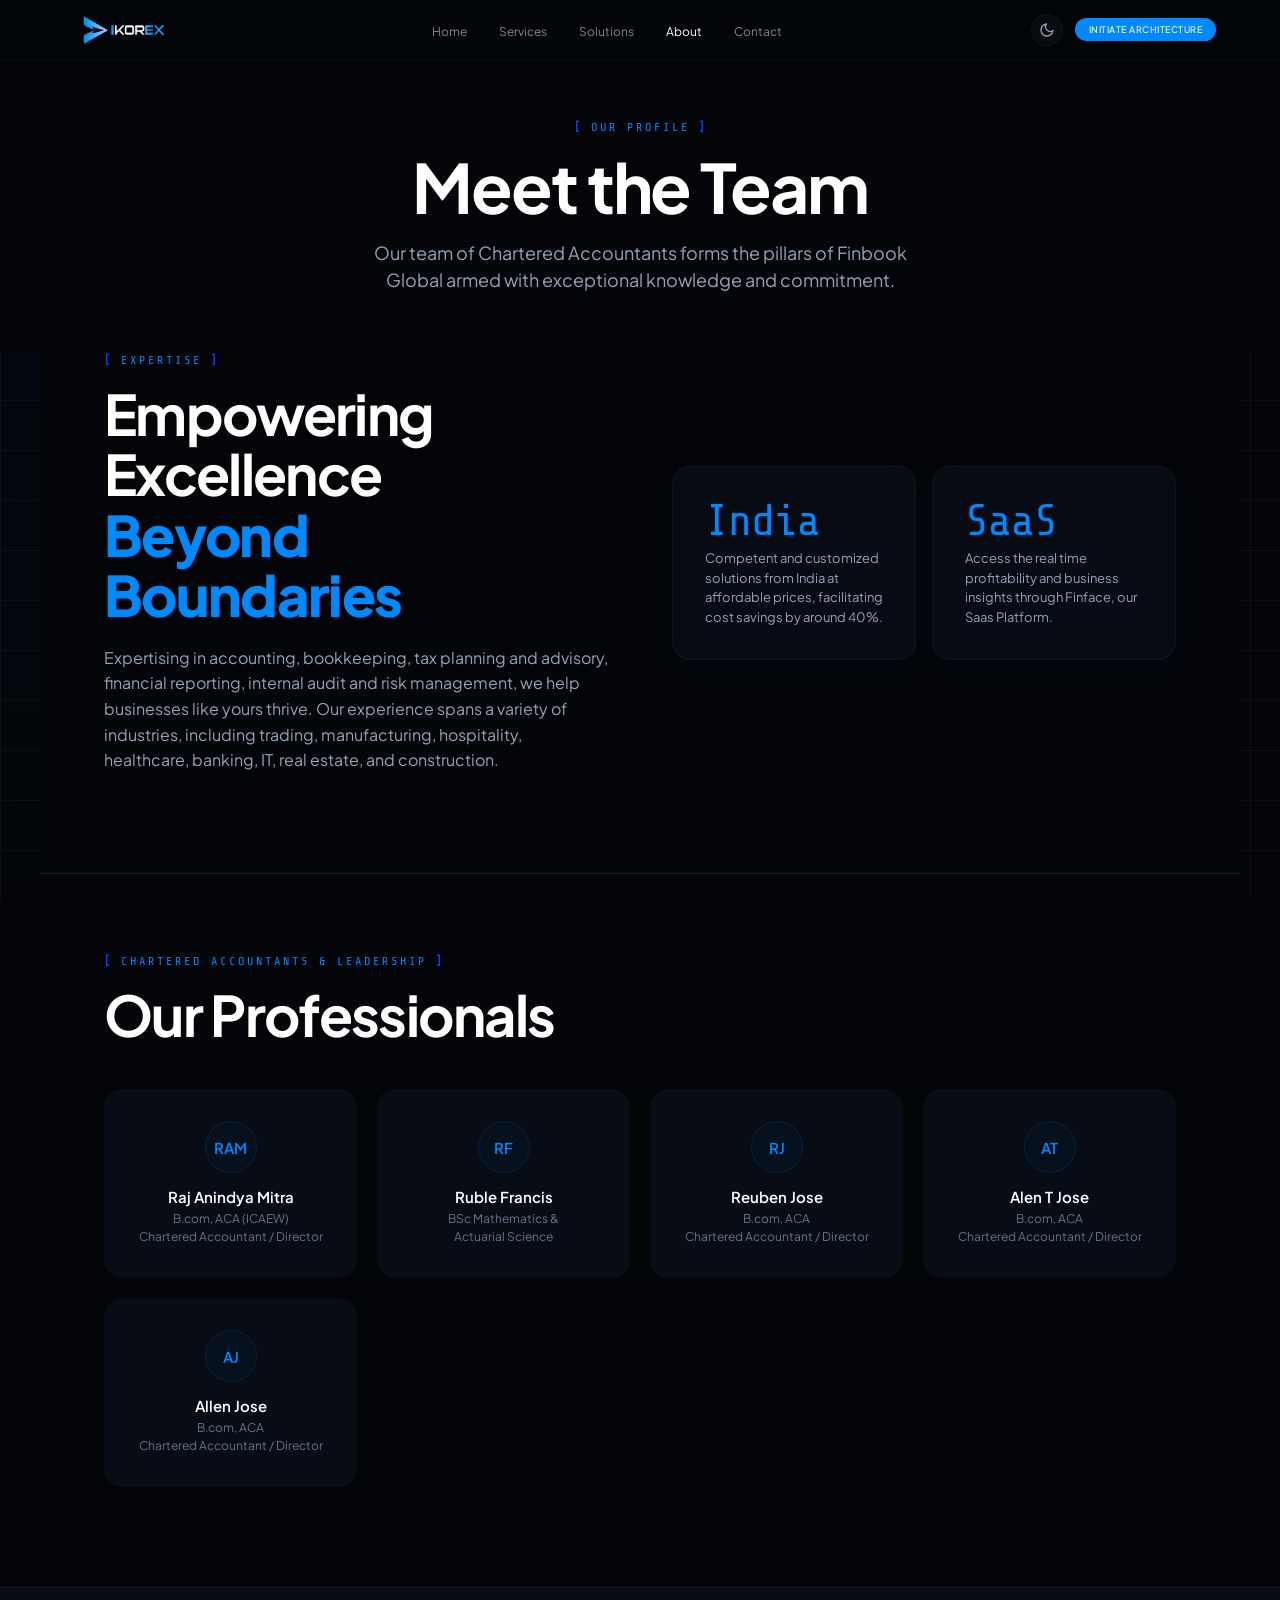
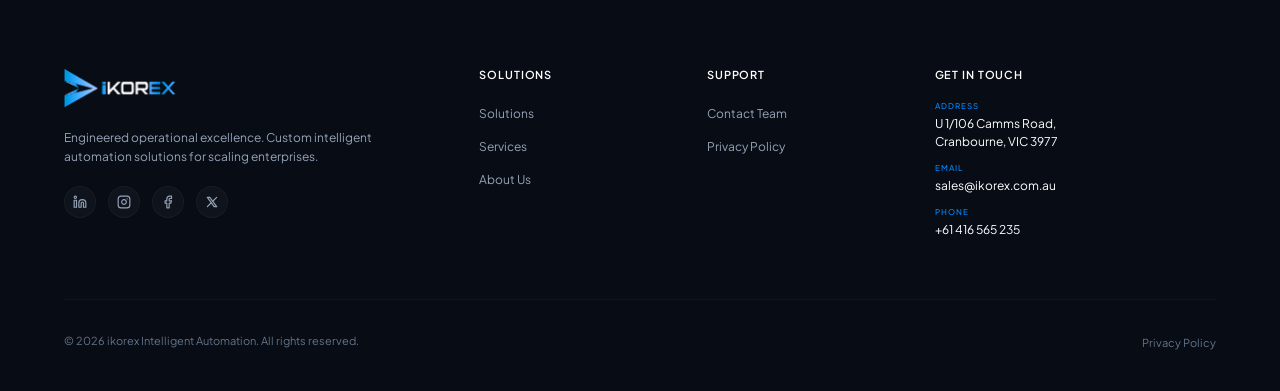
==== commit 9cfa1231: "Social icons in footer added" ====
--- a/about.html
+++ b/about.html
@@ -140,6 +140,33 @@
           <div class="footer-brand-col">
             <img src="assets/images/ikorex footer.png" alt="IKOREX" class="footer-logo-img">
             <p class="footer-brand-tagline">Engineered operational excellence. Custom intelligent automation solutions for scaling enterprises.</p>
+            <div class="footer-socials">
+              <a href="#" target="_blank" rel="noopener noreferrer" class="social-link" aria-label="LinkedIn">
+                <svg viewBox="0 0 24 24" fill="none" stroke="currentColor" stroke-width="2" stroke-linecap="round" stroke-linejoin="round" class="social-icon">
+                  <path d="M16 8a6 6 0 0 1 6 6v7h-4v-7a2 2 0 0 0-2-2 2 2 0 0 0-2 2v7h-4v-7a6 6 0 0 1 6-6z"></path>
+                  <rect x="2" y="9" width="4" height="12"></rect>
+                  <circle cx="4" cy="4" r="2"></circle>
+                </svg>
+              </a>
+              <a href="#" target="_blank" rel="noopener noreferrer" class="social-link" aria-label="Instagram">
+                <svg viewBox="0 0 24 24" fill="none" stroke="currentColor" stroke-width="2" stroke-linecap="round" stroke-linejoin="round" class="social-icon">
+                  <rect x="2" y="2" width="20" height="20" rx="5" ry="5"></rect>
+                  <path d="M16 11.37A4 4 0 1 1 12.63 8 4 4 0 0 1 16 11.37z"></path>
+                  <line x1="17.5" y1="6.5" x2="17.51" y2="6.5"></line>
+                </svg>
+              </a>
+              <a href="#" target="_blank" rel="noopener noreferrer" class="social-link" aria-label="Facebook">
+                <svg viewBox="0 0 24 24" fill="none" stroke="currentColor" stroke-width="2" stroke-linecap="round" stroke-linejoin="round" class="social-icon">
+                  <path d="M18 2h-3a5 5 0 0 0-5 5v3H7v4h3v8h4v-8h3l1-4h-4V7a1 1 0 0 1 1-1h3z"></path>
+                </svg>
+              </a>
+              <a href="#" target="_blank" rel="noopener noreferrer" class="social-link" aria-label="X">
+                <svg viewBox="0 0 24 24" fill="none" stroke="currentColor" stroke-width="2" stroke-linecap="round" stroke-linejoin="round" class="social-icon">
+                  <path d="M4 4l11.733 16h4.267l-11.733 -16z" />
+                  <path d="M4 20l6.768 -6.768m2.46 -2.46l6.772 -6.772" />
+                </svg>
+              </a>
+            </div>
           </div>
           
           <!-- Column 2: Navigation -->
--- a/style.css
+++ b/style.css
@@ -1778,6 +1778,39 @@
   margin: 0;
 }
 
+.footer-socials {
+  display: flex;
+  gap: 12px;
+  margin-top: 20px;
+}
+
+.social-link {
+  display: flex;
+  align-items: center;
+  justify-content: center;
+  width: 32px;
+  height: 32px;
+  border-radius: 50%;
+  background: rgba(255, 255, 255, 0.03);
+  border: 1px solid var(--border);
+  color: var(--text2);
+  transition: all 0.25s cubic-bezier(0.16, 1, 0.3, 1);
+  cursor: pointer;
+  text-decoration: none;
+}
+
+.social-icon {
+  width: 14px;
+  height: 14px;
+}
+
+.social-link:hover {
+  color: var(--blue) !important;
+  border-color: var(--blue) !important;
+  background: rgba(0, 136, 255, 0.06);
+  transform: translateY(-2px);
+}
+
 .footer-heading {
   font-family: 'Plus Jakarta Sans', sans-serif;
   font-size: 11px;
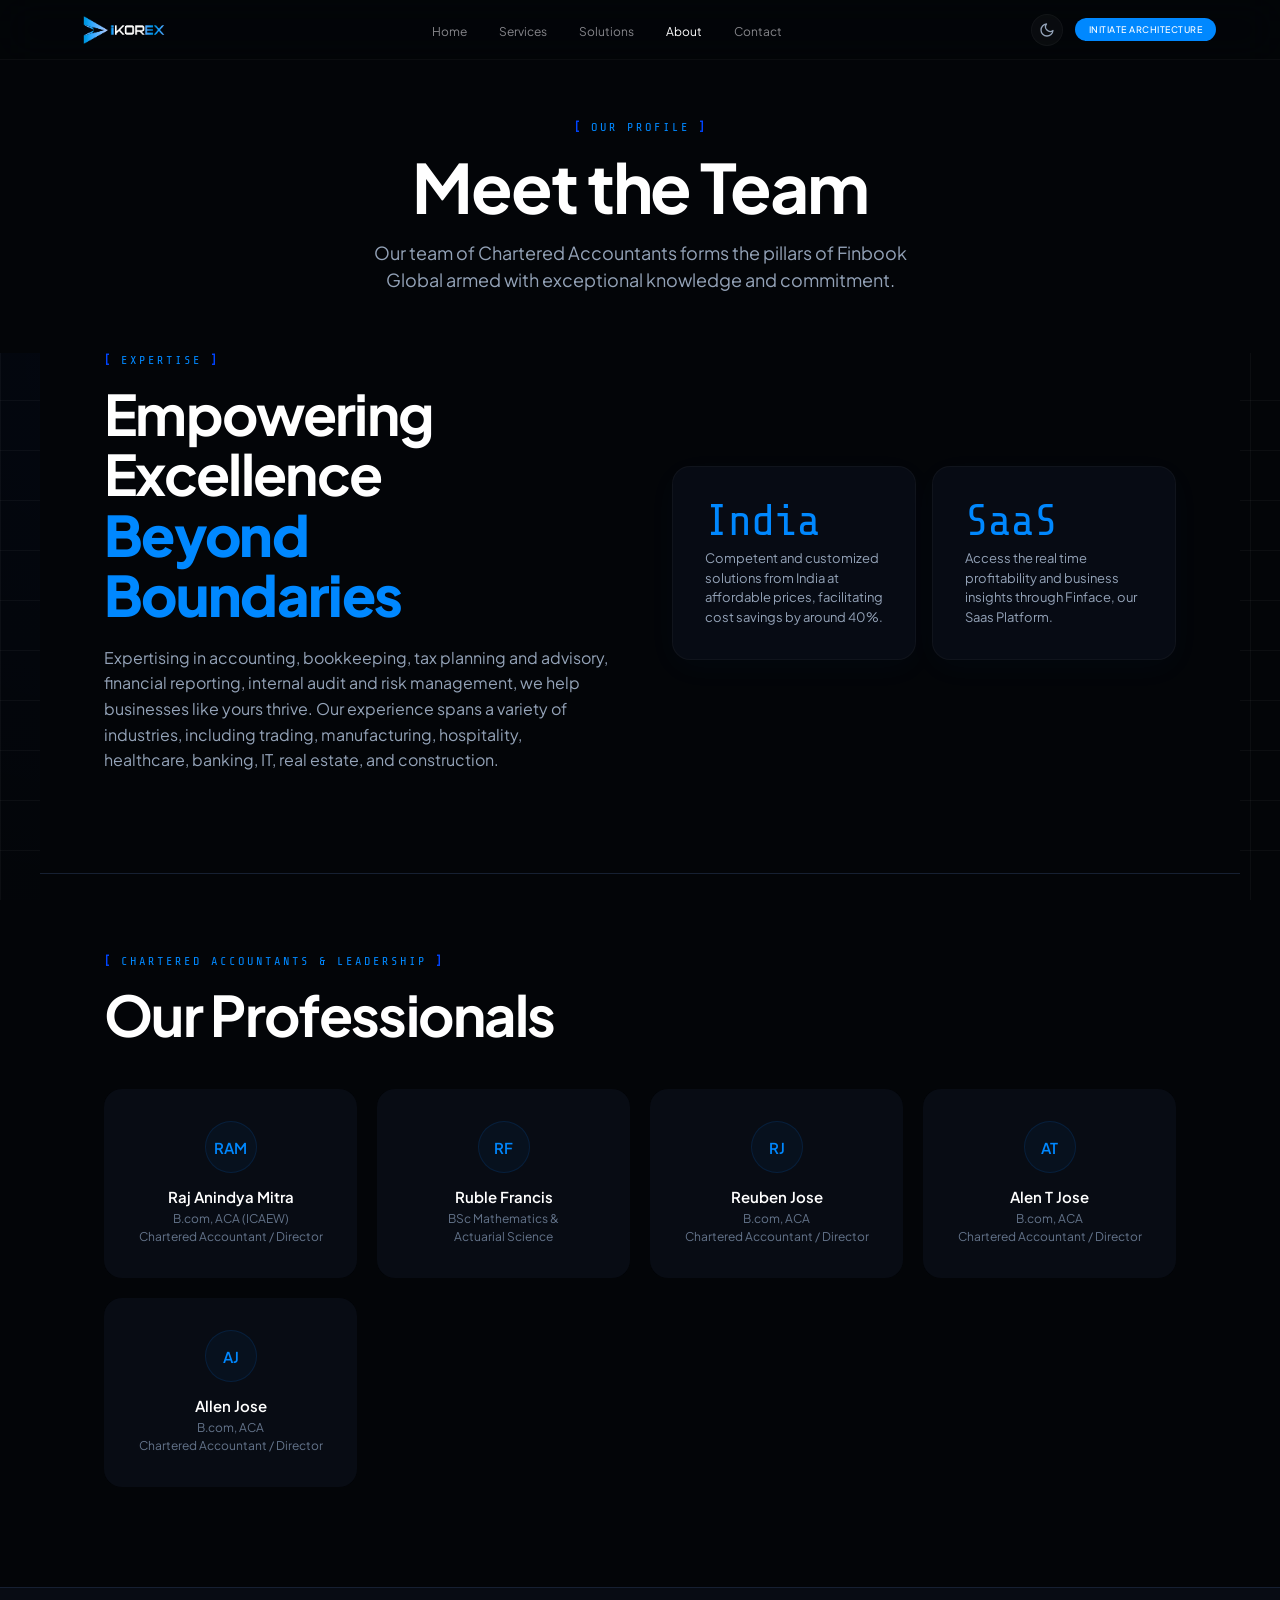
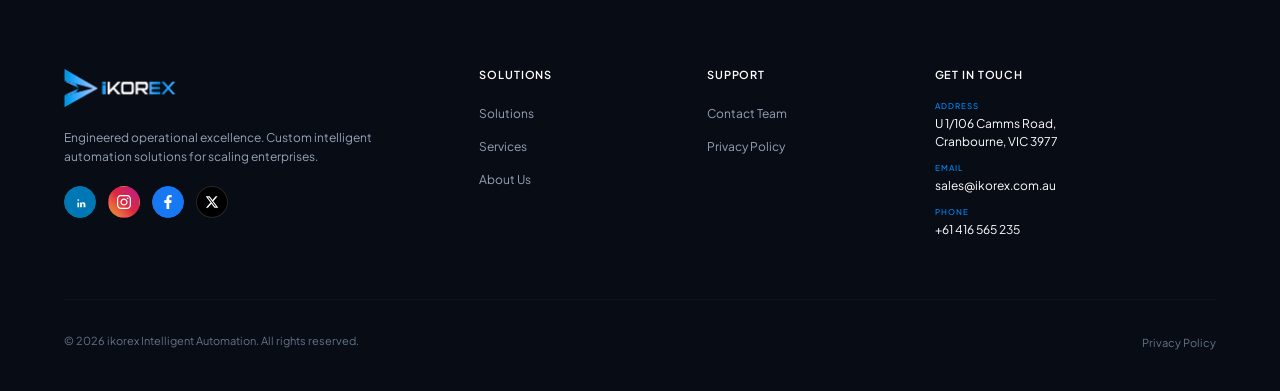
==== commit c92ba780: "New updation 14/7/26" ====
--- a/about.html
+++ b/about.html
@@ -141,29 +141,24 @@
             <img src="assets/images/ikorex footer.png" alt="IKOREX" class="footer-logo-img">
             <p class="footer-brand-tagline">Engineered operational excellence. Custom intelligent automation solutions for scaling enterprises.</p>
             <div class="footer-socials">
-              <a href="#" target="_blank" rel="noopener noreferrer" class="social-link" aria-label="LinkedIn">
-                <svg viewBox="0 0 24 24" fill="none" stroke="currentColor" stroke-width="2" stroke-linecap="round" stroke-linejoin="round" class="social-icon">
-                  <path d="M16 8a6 6 0 0 1 6 6v7h-4v-7a2 2 0 0 0-2-2 2 2 0 0 0-2 2v7h-4v-7a6 6 0 0 1 6-6z"></path>
-                  <rect x="2" y="9" width="4" height="12"></rect>
-                  <circle cx="4" cy="4" r="2"></circle>
-                </svg>
-              </a>
-              <a href="#" target="_blank" rel="noopener noreferrer" class="social-link" aria-label="Instagram">
-                <svg viewBox="0 0 24 24" fill="none" stroke="currentColor" stroke-width="2" stroke-linecap="round" stroke-linejoin="round" class="social-icon">
-                  <rect x="2" y="2" width="20" height="20" rx="5" ry="5"></rect>
-                  <path d="M16 11.37A4 4 0 1 1 12.63 8 4 4 0 0 1 16 11.37z"></path>
-                  <line x1="17.5" y1="6.5" x2="17.51" y2="6.5"></line>
-                </svg>
-              </a>
-              <a href="#" target="_blank" rel="noopener noreferrer" class="social-link" aria-label="Facebook">
-                <svg viewBox="0 0 24 24" fill="none" stroke="currentColor" stroke-width="2" stroke-linecap="round" stroke-linejoin="round" class="social-icon">
-                  <path d="M18 2h-3a5 5 0 0 0-5 5v3H7v4h3v8h4v-8h3l1-4h-4V7a1 1 0 0 1 1-1h3z"></path>
-                </svg>
-              </a>
-              <a href="#" target="_blank" rel="noopener noreferrer" class="social-link" aria-label="X">
-                <svg viewBox="0 0 24 24" fill="none" stroke="currentColor" stroke-width="2" stroke-linecap="round" stroke-linejoin="round" class="social-icon">
-                  <path d="M4 4l11.733 16h4.267l-11.733 -16z" />
-                  <path d="M4 20l6.768 -6.768m2.46 -2.46l6.772 -6.772" />
+              <a href="#" target="_blank" rel="noopener noreferrer" class="social-link linkedin" aria-label="LinkedIn">
+                <svg viewBox="0 0 448 512" fill="currentColor" class="social-icon">
+                  <path d="M416 448H353.4V349.5c0-23.7-8.5-39.8-29.7-39.8-16.2 0-25.8 10.9-30 21.4-1.6 3.7-2 8.9-2 14.1V448H228.6s0.9-158.4 0-174.8H291v24.7c8.5-13.1 23.7-31.9 57.7-31.9 42.4 0 74.2 27.7 74.2 87.3V448z M161.4 153.5c-21.3 0-35.4 14-35.4 32.3 0 17.8 13.3 32.3 33.7 32.3h0.4c21.8 0 35.4-14.5 35.4-32.3 0-18.4-13.7-32.3-33.7-32.3zM129.5 448H192V273.2H129.5V448z"/>
+                </svg>
+              </a>
+              <a href="#" target="_blank" rel="noopener noreferrer" class="social-link instagram" aria-label="Instagram">
+                <svg viewBox="0 0 24 24" fill="currentColor" class="social-icon">
+                  <path d="M12 0C8.74 0 8.333.015 7.053.072 5.775.132 4.905.333 4.14.63c-.789.306-1.459.717-2.126 1.384S.935 3.35.63 4.14C.333 4.905.131 5.775.072 7.053.012 8.333 0 8.74 0 12s.015 3.667.072 4.947c.06 1.277.261 2.148.558 2.913.306.788.717 1.459 1.384 2.126.667.666 1.336 1.079 2.126 1.384.766.296 1.636.499 2.913.558C8.333 23.988 8.74 24 12 24s3.667-.015 4.947-.072c1.277-.06 2.148-.262 2.913-.558.788-.306 1.459-.718 2.126-1.384.666-.667 1.079-1.335 1.384-2.126.296-.765.499-1.636.558-2.913.06-1.28.072-1.687.072-4.947s-.015-3.667-.072-4.947c-.06-1.277-.262-2.149-.558-2.913-.306-.789-.718-1.459-1.384-2.126C21.319 1.347 20.651.935 19.86.63c-.765-.297-1.636-.499-2.913-.558C15.667.012 15.26 0 12 0zm0 2.16c3.203 0 3.585.016 4.85.071 1.17.055 1.805.249 2.227.415.562.217.96.477 1.382.896.419.42.679.819.896 1.381.164.422.36 1.057.413 2.227.057 1.266.07 1.646.07 4.85s-.015 3.585-.074 4.85c-.061 1.17-.256 1.805-.421 2.227-.224.562-.479.96-.899 1.382-.419.419-.824.679-1.38.896-.42.164-1.065.36-2.235.413-1.274.057-1.649.07-4.859.07-3.211 0-3.586-.015-4.859-.074-1.171-.061-1.816-.256-2.236-.421-.569-.224-.96-.479-1.379-.899-.421-.419-.69-.824-.9-1.38-.165-.42-.359-1.065-.42-2.235-.045-1.26-.061-1.649-.061-4.844 0-3.196.016-3.586.061-4.861.061-1.17.255-1.814.42-2.234.21-.57.479-.96.9-1.381.419-.419.81-.689 1.379-.898.42-.166 1.051-.361 2.221-.421 1.275-.045 1.65-.06 4.859-.06l.045.03zm0 3.678c-3.405 0-6.162 2.76-6.162 6.162 0 3.405 2.76 6.162 6.162 6.162 3.405 0 6.162-2.76 6.162-6.162 0-3.405-2.76-6.162-6.162-6.162zM12 16c-2.21 0-4-1.79-4-4s1.79-4 4-4 4 1.79 4 4-1.79 4-4 4zm7.846-10.405c0 .795-.646 1.44-1.44 1.44-.795 0-1.44-.646-1.44-1.44 0-.794.646-1.439 1.44-1.439.793-.001 1.44.645 1.44 1.439z"/>
+                </svg>
+              </a>
+              <a href="#" target="_blank" rel="noopener noreferrer" class="social-link facebook" aria-label="Facebook">
+                <svg viewBox="0 0 320 512" fill="currentColor" class="social-icon">
+                  <path d="M279.14 288l14.22-92.66h-88.91v-60.13c0-25.35 12.42-50.06 52.24-50.06h40.42V6.26S260.43 0 225.36 0c-73.22 0-121.08 44.38-121.08 124.72v70.62H22.89V288h81.39v224h100.17V288z"/>
+                </svg>
+              </a>
+              <a href="#" target="_blank" rel="noopener noreferrer" class="social-link x" aria-label="X">
+                <svg viewBox="0 0 24 24" fill="currentColor" class="social-icon">
+                  <path d="M18.244 2.25h3.308l-7.227 8.26 8.502 11.24H16.17l-5.214-6.817L4.99 21.75H1.68l7.73-8.835L1.254 2.25H8.08l4.713 6.231zm-1.161 17.52h1.833L7.084 4.126H5.117z"/>
                 </svg>
               </a>
             </div>
--- a/style.css
+++ b/style.css
@@ -1142,7 +1142,7 @@
   font-weight: 400;
   letter-spacing: 0.1em;
   text-transform: uppercase;
-  color: var(--muted);
+  color: var(--blue);
   margin-bottom: 20px;
   display: inline-block;
 }
@@ -1804,11 +1804,50 @@
   height: 14px;
 }
 
+.social-link.linkedin {
+  background: #0077b5 !important;
+  border-color: #0077b5 !important;
+  color: #ffffff !important;
+}
+
+.social-link.instagram {
+  background: linear-gradient(45deg, #f09433 0%, #e6683c 25%, #dc2743 50%, #cc2366 75%, #bc1888 100%) !important;
+  border-color: transparent !important;
+  color: #ffffff !important;
+}
+
+.social-link.facebook {
+  background: #1877f2 !important;
+  border-color: #1877f2 !important;
+  color: #ffffff !important;
+}
+
+.social-link.x {
+  background: #000000 !important;
+  border-color: rgba(255, 255, 255, 0.15) !important;
+  color: #ffffff !important;
+}
+
 .social-link:hover {
-  color: var(--blue) !important;
-  border-color: var(--blue) !important;
-  background: rgba(0, 136, 255, 0.06);
   transform: translateY(-2px);
+  opacity: 0.9;
+}
+
+.social-link.linkedin:hover {
+  box-shadow: 0 4px 12px rgba(0, 119, 181, 0.35);
+}
+
+.social-link.instagram:hover {
+  box-shadow: 0 4px 12px rgba(220, 39, 67, 0.35);
+}
+
+.social-link.facebook:hover {
+  box-shadow: 0 4px 12px rgba(24, 119, 242, 0.35);
+}
+
+.social-link.x:hover {
+  box-shadow: 0 4px 12px rgba(255, 255, 255, 0.15);
+  border-color: rgba(255, 255, 255, 0.3) !important;
 }
 
 .footer-heading {
@@ -2715,6 +2754,7 @@
   line-height: 1.4;
   color: rgba(255, 255, 255, 0.95);
   margin-top: 12px;
+  font-style: italic;
 }
 
 /* Right column styles */
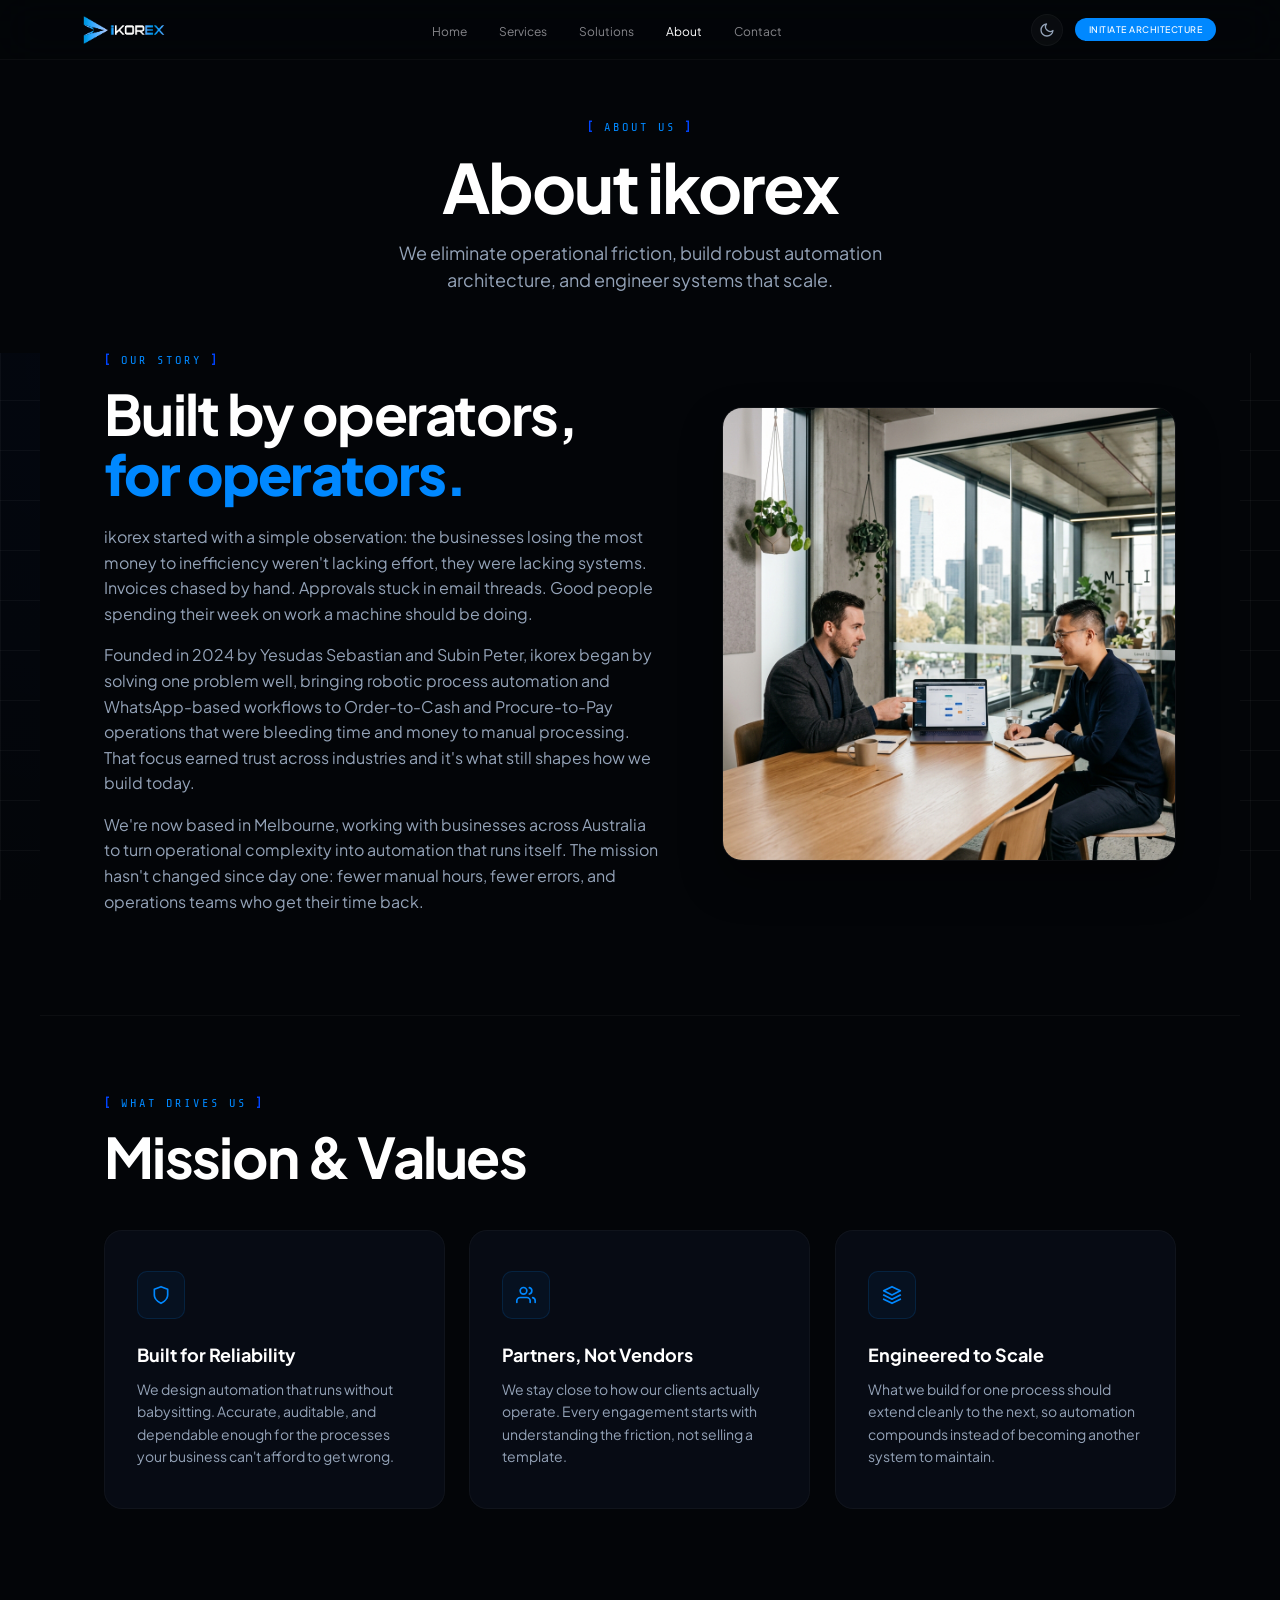
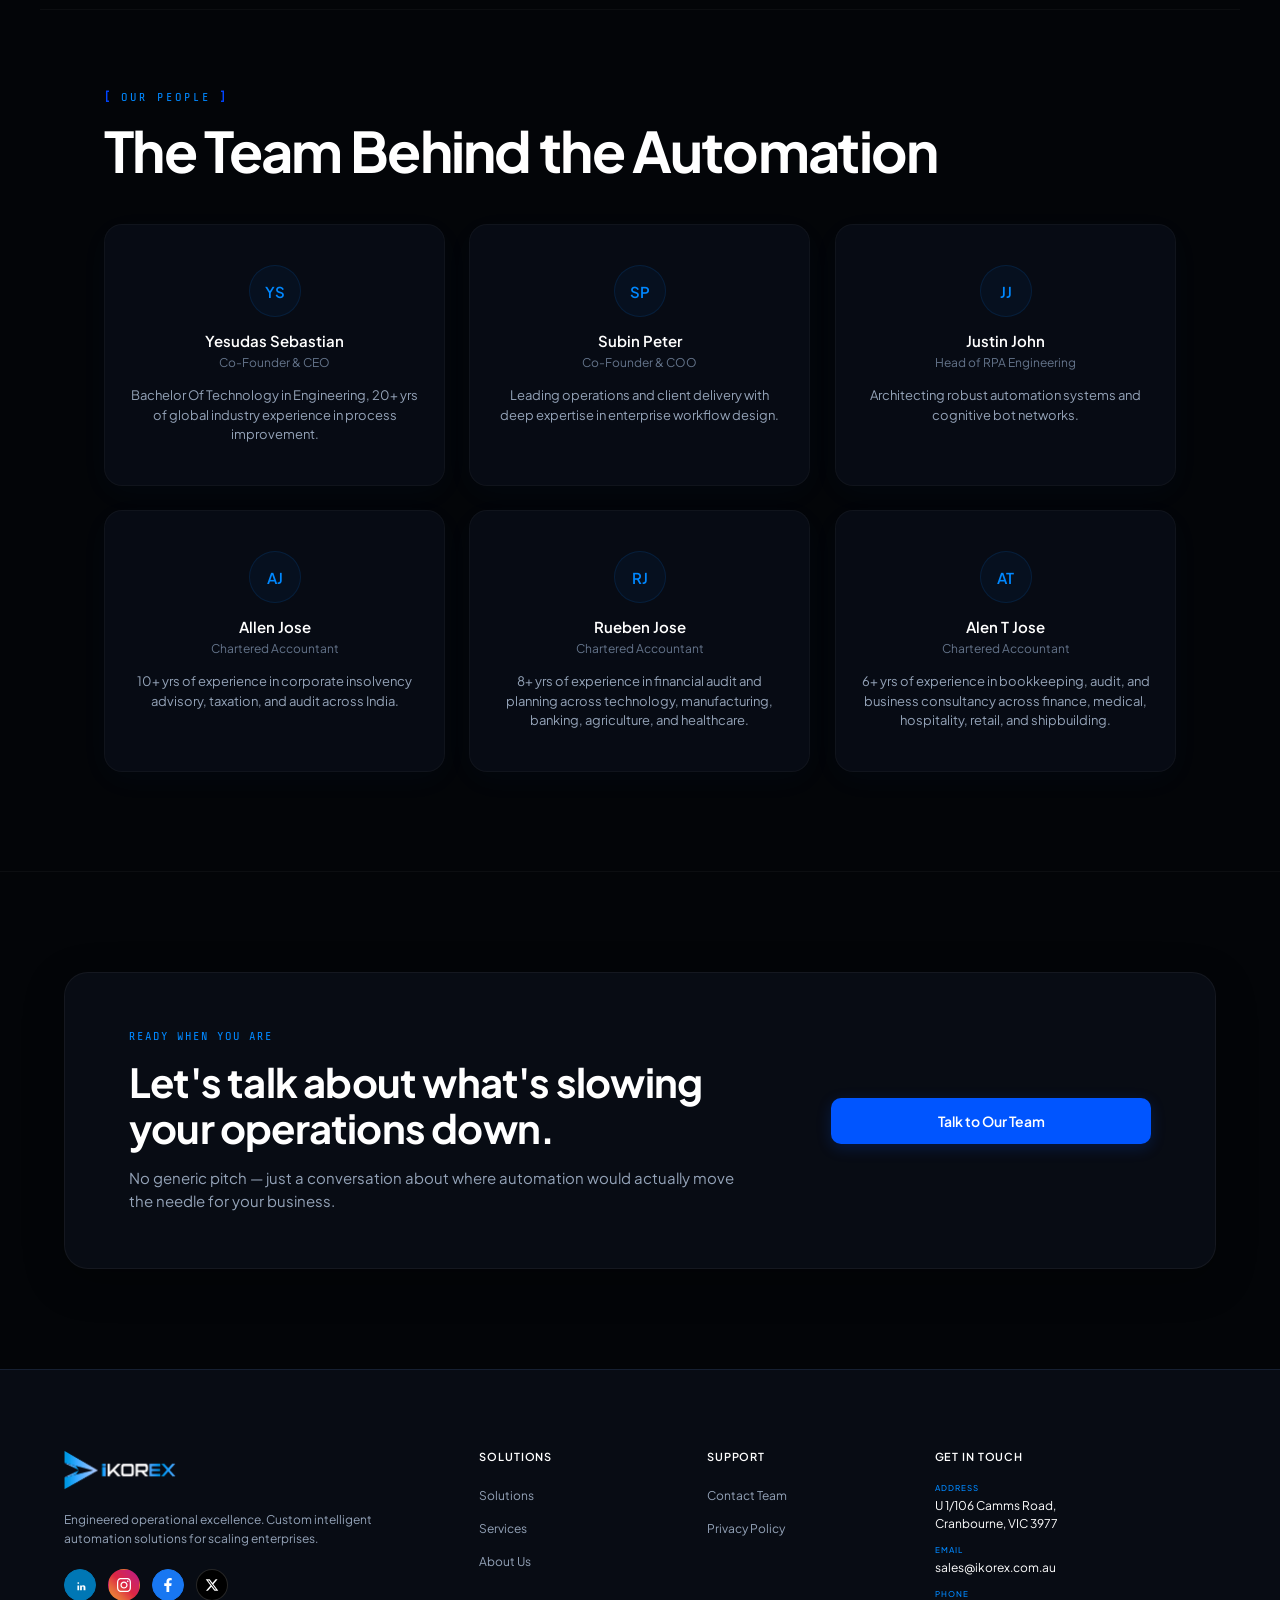
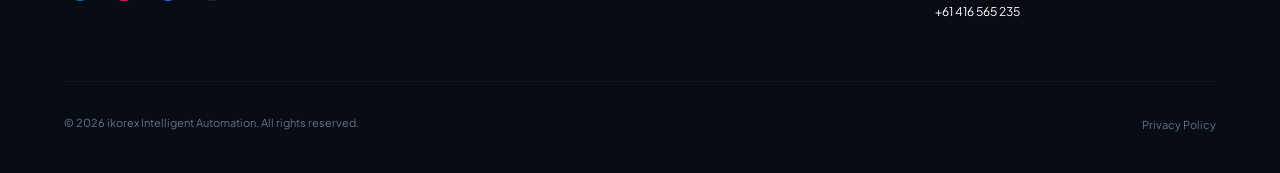
==== commit 2f5ea723: "New Updations 16/7/26" ====
--- a/about.html
+++ b/about.html
@@ -70,68 +70,131 @@
 
     <div class="page active" id="page-about">
       <div class="page-hero">
-        <div class="eyebrow animate-hero-1" style="justify-content:center;">Our Profile</div>
-        <h1 class="page-hero-title animate-hero-2">Meet the Team</h1>
-        <p class="page-hero-sub animate-hero-3">Our team of Chartered Accountants forms the pillars of Finbook Global
-          armed with exceptional knowledge and commitment.</p>
+        <div class="eyebrow animate-hero-1" style="justify-content:center;">About Us</div>
+        <h1 class="page-hero-title animate-hero-2">About ikorex</h1>
+        <p class="page-hero-sub animate-hero-3">We eliminate operational friction, build robust automation architecture, and engineer systems that scale.</p>
       </div>
 
       <div class="about-story">
         <div data-sr="left">
-          <div class="eyebrow">Expertise</div>
-          <h2 class="section-title">Empowering Excellence<br><em>Beyond Boundaries</em></h2>
+          <div class="eyebrow">Our Story</div>
+          <h2 class="section-title">Built by operators,<br><em>for operators.</em></h2>
           <p class="section-body">
-            Expertising in accounting, bookkeeping, tax planning and advisory, financial reporting, internal audit and
-            risk management, we help businesses like yours thrive. Our experience spans a variety of industries,
-            including trading, manufacturing, hospitality, healthcare, banking, IT, real estate, and construction.
+            ikorex started with a simple observation: the businesses losing the most money to inefficiency weren't lacking effort, they were lacking systems. Invoices chased by hand. Approvals stuck in email threads. Good people spending their week on work a machine should be doing.
           </p>
-        </div>
-        <div class="metrics-grid" data-sr="scale" data-sr-delay="1">
-          <div class="metric-card glow-card">
-            <div class="metric-num">India</div>
-            <div class="metric-desc">Competent and customized solutions from India at affordable prices, facilitating
-              cost savings by around 40%.</div>
-          </div>
-          <div class="metric-card glow-card">
-            <div class="metric-num">SaaS</div>
-            <div class="metric-desc">Access the real time profitability and business insights through Finface, our Saas
-              Platform.</div>
-          </div>
-        </div>
-      </div>
-
-      <div class="team-strip" style="border-top: 1px solid var(--border);">
-        <div class="eyebrow" style="margin-bottom: 16px;">Chartered Accountants & Leadership</div>
-        <h2 class="section-title" style="margin-bottom: 32px;">Our Professionals</h2>
+          <p class="section-body">
+            Founded in 2024 by Yesudas Sebastian and Subin Peter, ikorex began by solving one problem well, bringing robotic process automation and WhatsApp-based workflows to Order-to-Cash and Procure-to-Pay operations that were bleeding time and money to manual processing. That focus earned trust across industries and it's what still shapes how we build today.
+          </p>
+          <p class="section-body">
+            We're now based in Melbourne, working with businesses across Australia to turn operational complexity into automation that runs itself. The mission hasn't changed since day one: fewer manual hours, fewer errors, and operations teams who get their time back.
+          </p>
+        </div>
+        <div class="about-story-img-wrap" data-sr="scale" data-sr-delay="1">
+          <img src="assets/images/origin_story.png" alt="ikorex Workspace" class="about-story-img">
+        </div>
+      </div>
+
+      <!-- Mission & Values Section -->
+      <section class="values-section">
+        <div class="eyebrow" style="margin-bottom: 16px;">What Drives Us</div>
+        <h2 class="section-title">Mission & Values</h2>
+        <div class="values-grid">
+          <div class="value-card glow-card" data-sr="up">
+            <div class="value-card-icon">
+              <svg width="20" height="20" viewBox="0 0 24 24" fill="none" stroke="currentColor" stroke-width="2" stroke-linecap="round" stroke-linejoin="round">
+                <path d="M12 22s8-4 8-10V5l-8-3-8 3v7c0 6 8 10 8 10z"/>
+              </svg>
+            </div>
+            <div class="value-card-title">Built for Reliability</div>
+            <p class="value-card-body">We design automation that runs without babysitting. Accurate, auditable, and dependable enough for the processes your business can't afford to get wrong.</p>
+          </div>
+          <div class="value-card glow-card" data-sr="up" data-sr-delay="1">
+            <div class="value-card-icon">
+              <svg width="20" height="20" viewBox="0 0 24 24" fill="none" stroke="currentColor" stroke-width="2" stroke-linecap="round" stroke-linejoin="round">
+                <path d="M17 21v-2a4 4 0 0 0-4-4H5a4 4 0 0 0-4 4v2"/>
+                <circle cx="9" cy="7" r="4"/>
+                <path d="M23 21v-2a4 4 0 0 0-3-3.87"/>
+                <path d="M16 3.13a4 4 0 0 1 0 7.75"/>
+              </svg>
+            </div>
+            <div class="value-card-title">Partners, Not Vendors</div>
+            <p class="value-card-body">We stay close to how our clients actually operate. Every engagement starts with understanding the friction, not selling a template.</p>
+          </div>
+          <div class="value-card glow-card" data-sr="up" data-sr-delay="2">
+            <div class="value-card-icon">
+              <svg width="20" height="20" viewBox="0 0 24 24" fill="none" stroke="currentColor" stroke-width="2" stroke-linecap="round" stroke-linejoin="round">
+                <polygon points="12 2 2 7 12 12 22 7 12 2"/>
+                <polyline points="2 17 12 22 22 17"/>
+                <polyline points="2 12 12 17 22 12"/>
+              </svg>
+            </div>
+            <div class="value-card-title">Engineered to Scale</div>
+            <p class="value-card-body">What we build for one process should extend cleanly to the next, so automation compounds instead of becoming another system to maintain.</p>
+          </div>
+        </div>
+      </section>
+
+      <div class="team-strip">
+        <div class="eyebrow" style="margin-bottom: 16px;">Our People</div>
+        <h2 class="section-title" style="margin-bottom: 32px;">The Team Behind the Automation</h2>
         <div class="team-grid">
           <div class="team-card glow-card" data-sr="up">
-            <div class="team-avatar">RAM</div>
-            <div class="team-name">Raj Anindya Mitra</div>
-            <div class="team-role">B.com, ACA (ICAEW)<br>Chartered Accountant / Director</div>
+            <div class="team-avatar">YS</div>
+            <div class="team-name">Yesudas Sebastian</div>
+            <div class="team-role">Co-Founder & CEO</div>
+            <div class="team-bio">Bachelor Of Technology in Engineering, 20+ yrs of global industry experience in process improvement.</div>
           </div>
           <div class="team-card glow-card" data-sr="up" data-sr-delay="1">
-            <div class="team-avatar">RF</div>
-            <div class="team-name">Ruble Francis</div>
-            <div class="team-role">BSc Mathematics &<br>Actuarial Science</div>
+            <div class="team-avatar">SP</div>
+            <div class="team-name">Subin Peter</div>
+            <div class="team-role">Co-Founder & COO</div>
+            <div class="team-bio">Leading operations and client delivery with deep expertise in enterprise workflow design.</div>
           </div>
           <div class="team-card glow-card" data-sr="up" data-sr-delay="2">
+            <div class="team-avatar">JJ</div>
+            <div class="team-name">Justin John</div>
+            <div class="team-role">Head of RPA Engineering</div>
+            <div class="team-bio">Architecting robust automation systems and cognitive bot networks.</div>
+          </div>
+          <div class="team-card glow-card" data-sr="up" data-sr-delay="3">
+            <div class="team-avatar">AJ</div>
+            <div class="team-name">Allen Jose</div>
+            <div class="team-role">Chartered Accountant</div>
+            <div class="team-bio">10+ yrs of experience in corporate insolvency advisory, taxation, and audit across India.</div>
+          </div>
+          <div class="team-card glow-card" data-sr="up" data-sr-delay="4">
             <div class="team-avatar">RJ</div>
-            <div class="team-name">Reuben Jose</div>
-            <div class="team-role">B.com, ACA<br>Chartered Accountant / Director</div>
-          </div>
-          <div class="team-card glow-card" data-sr="up" data-sr-delay="3">
+            <div class="team-name">Rueben Jose</div>
+            <div class="team-role">Chartered Accountant</div>
+            <div class="team-bio">8+ yrs of experience in financial audit and planning across technology, manufacturing, banking, agriculture, and healthcare.</div>
+          </div>
+          <div class="team-card glow-card" data-sr="up" data-sr-delay="5">
             <div class="team-avatar">AT</div>
             <div class="team-name">Alen T Jose</div>
-            <div class="team-role">B.com, ACA<br>Chartered Accountant / Director</div>
-          </div>
-          <div class="team-card glow-card" data-sr="up" data-sr-delay="4">
-            <div class="team-avatar">AJ</div>
-            <div class="team-name">Allen Jose</div>
-            <div class="team-role">B.com, ACA<br>Chartered Accountant / Director</div>
+            <div class="team-role">Chartered Accountant</div>
+            <div class="team-bio">6+ yrs of experience in bookkeeping, audit, and business consultancy across finance, medical, hospitality, retail, and shipbuilding.</div>
           </div>
         </div>
       </div>
     </div>
+
+    <!-- Audit CTA Section -->
+    <section class="audit-cta-section" data-sr="up">
+      <div class="audit-cta-inner">
+        <div class="audit-cta-card glow-card">
+          <div class="audit-cta-left">
+            <div class="audit-cta-eyebrow">Ready when you are</div>
+            <h2 class="audit-cta-title">Let's talk about what's slowing your operations down.</h2>
+            <p class="audit-cta-desc">No generic pitch — just a conversation about where automation would actually move the needle for your business.</p>
+          </div>
+          <div class="audit-cta-right">
+            <div class="audit-cta-buttons">
+              <a href="contact.html" class="audit-btn-primary">Talk to Our Team</a>
+            </div>
+          </div>
+        </div>
+      </div>
+    </section>
 
     <footer>
       <div class="footer-inner">
--- a/style.css
+++ b/style.css
@@ -1363,6 +1363,10 @@
   white-space: nowrap;
   width: max-content;
   align-items: center;
+  will-change: transform;
+  transform: translate3d(0, 0, 0);
+  -webkit-backface-visibility: hidden;
+  backface-visibility: hidden;
 }
 
 .marquee-band:hover .marquee-track {
@@ -1423,11 +1427,11 @@
 
 @keyframes marquee {
   0% {
-    transform: translateX(0);
+    transform: translate3d(0, 0, 0);
   }
 
   100% {
-    transform: translateX(-50%);
+    transform: translate3d(-50%, 0, 0);
   }
 }
 
@@ -2297,12 +2301,15 @@
 /* ==========================================================================
    ABOUT PAGE
    ========================================================================== */
+/* ==========================================================================
+   ABOUT PAGE
+   ========================================================================== */
 .about-story {
   max-width: 1200px;
   margin: 0 auto;
   padding: 0 5% 100px;
   display: grid;
-  grid-template-columns: 1fr 1fr;
+  grid-template-columns: 1.1fr 0.9fr;
   gap: 64px;
   align-items: center;
   background-color: var(--dark);
@@ -2314,21 +2321,122 @@
 
 .about-story p {
   margin-top: 16px;
+}
+
+/* About Story Image */
+.about-story-img-wrap {
+  width: 100%;
+  border-radius: 20px;
+  overflow: hidden;
+  border: 1px solid rgba(255, 255, 255, 0.05);
+  box-shadow: 0 20px 40px rgba(0, 0, 0, 0.4);
+  position: relative;
+  z-index: 2;
+}
+
+.about-story-img {
+  width: 100%;
+  height: auto;
+  display: block;
+  transition: transform 0.5s cubic-bezier(0.16, 1, 0.3, 1);
+}
+
+.about-story-img-wrap:hover .about-story-img {
+  transform: scale(1.03);
+}
+
+body.light-theme .about-story-img-wrap {
+  border-color: rgba(0, 0, 0, 0.06);
+  box-shadow: 0 20px 40px rgba(0, 0, 0, 0.08);
+}
+
+/* VALUES SECTION */
+.values-section {
+  max-width: 1200px;
+  margin: 0 auto;
+  padding: 80px 5% 100px;
+  border-top: 1px solid var(--border);
+  background-color: var(--dark);
+  transition: background-color 0.4s ease;
+}
+
+.values-grid {
+  display: grid;
+  grid-template-columns: repeat(3, 1fr);
+  gap: 24px;
+  margin-top: 44px;
+}
+
+.value-card {
+  background: var(--card) !important;
+  border: 1px solid var(--border) !important;
+  border-radius: 18px !important;
+  padding: 40px 32px;
+  transition: var(--transition-apple) !important;
+  position: relative;
+  overflow: hidden;
+  backdrop-filter: blur(12px);
+  -webkit-backdrop-filter: blur(12px);
+}
+
+.value-card:hover {
+  transform: translateY(-4px) scale(1.01) !important;
+  border-color: var(--border-glow) !important;
+  box-shadow: 0 12px 30px var(--shadow-glow) !important;
+  background: var(--card-hover) !important;
+}
+
+.value-card-icon {
+  width: 48px;
+  height: 48px;
+  border-radius: 10px;
+  background: rgba(0, 136, 255, 0.05);
+  border: 1px solid rgba(0, 136, 255, 0.15);
+  display: flex;
+  align-items: center;
+  justify-content: center;
+  color: var(--blue);
+  margin-bottom: 24px;
+}
+
+.value-card-title {
+  font-family: 'Plus Jakarta Sans', sans-serif;
+  font-size: 18px;
+  font-weight: 700;
+  color: var(--text);
+  margin-bottom: 12px;
+}
+
+.value-card-body {
+  font-family: 'Plus Jakarta Sans', sans-serif;
+  font-size: 14px;
+  line-height: 1.6;
+  color: var(--text2);
+}
+
+/* Light Theme Values */
+body.light-theme .value-card {
+  background: rgba(255, 255, 255, 0.75) !important;
+  border-color: rgba(0, 0, 0, 0.05) !important;
+}
+
+body.light-theme .value-card:hover {
+  box-shadow: 0 12px 30px rgba(0, 0, 0, 0.04) !important;
 }
 
 .team-strip {
   max-width: 1200px;
   margin: 0 auto;
   padding: 80px 5% 100px;
-  border-top: 1px solid var(--mid) !important;
+  border-top: 1px solid var(--border) !important;
   background: var(--dark) !important;
 }
 
 .team-grid {
   display: grid;
-  grid-template-columns: repeat(auto-fit, minmax(220px, 1fr));
+  grid-template-columns: repeat(auto-fit, minmax(280px, 1fr));
   background: transparent !important;
-  gap: 20px !important;
+  gap: 24px !important;
   overflow: visible !important;
   border-radius: 0 !important;
   padding: 0 !important;
@@ -2336,11 +2444,16 @@
 }
 
 .team-card {
-  background: var(--darker) !important;
-  padding: 32px 24px;
+  padding: 40px 24px;
   text-align: center;
-  border: none !important;
-  box-shadow: none !important;
+}
+
+.team-bio {
+  font-family: 'Plus Jakarta Sans', sans-serif;
+  font-size: 13px;
+  color: var(--text2);
+  line-height: 1.5;
+  margin-top: 14px;
 }
 
 .team-avatar {
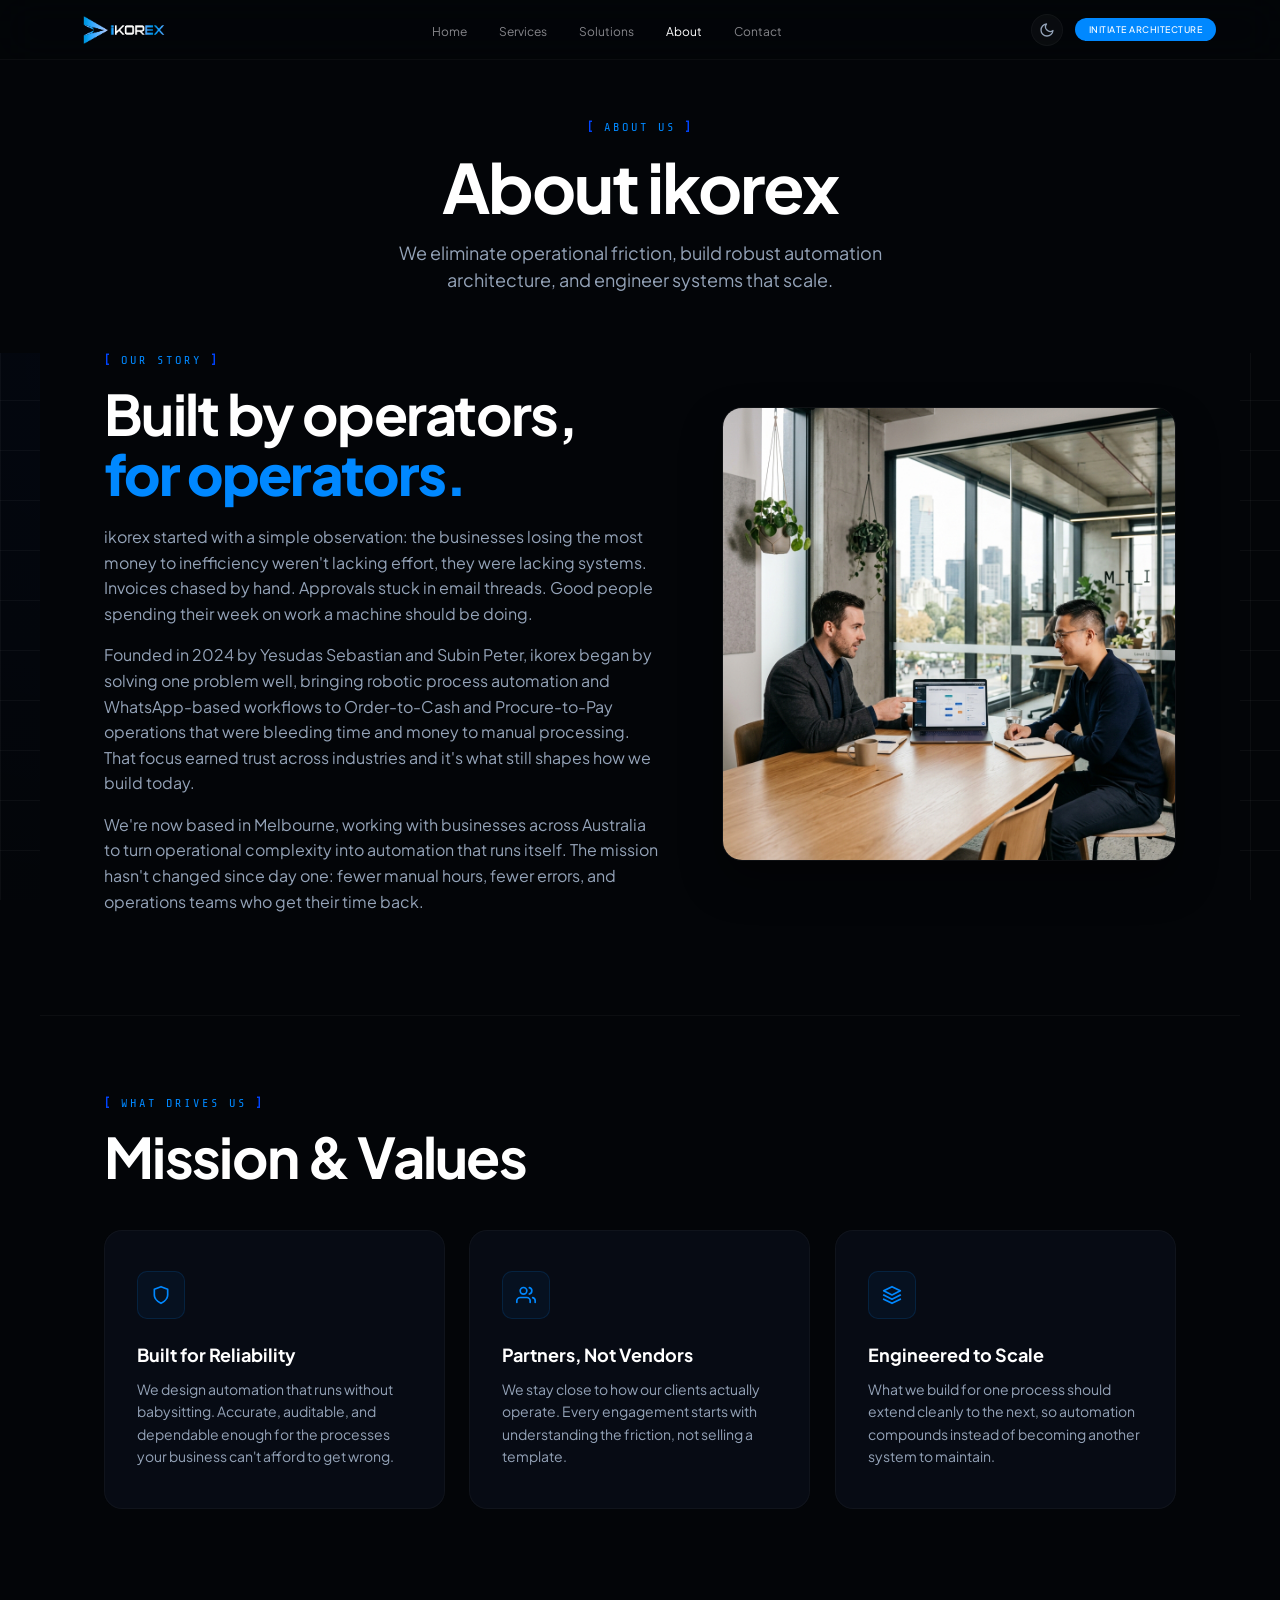
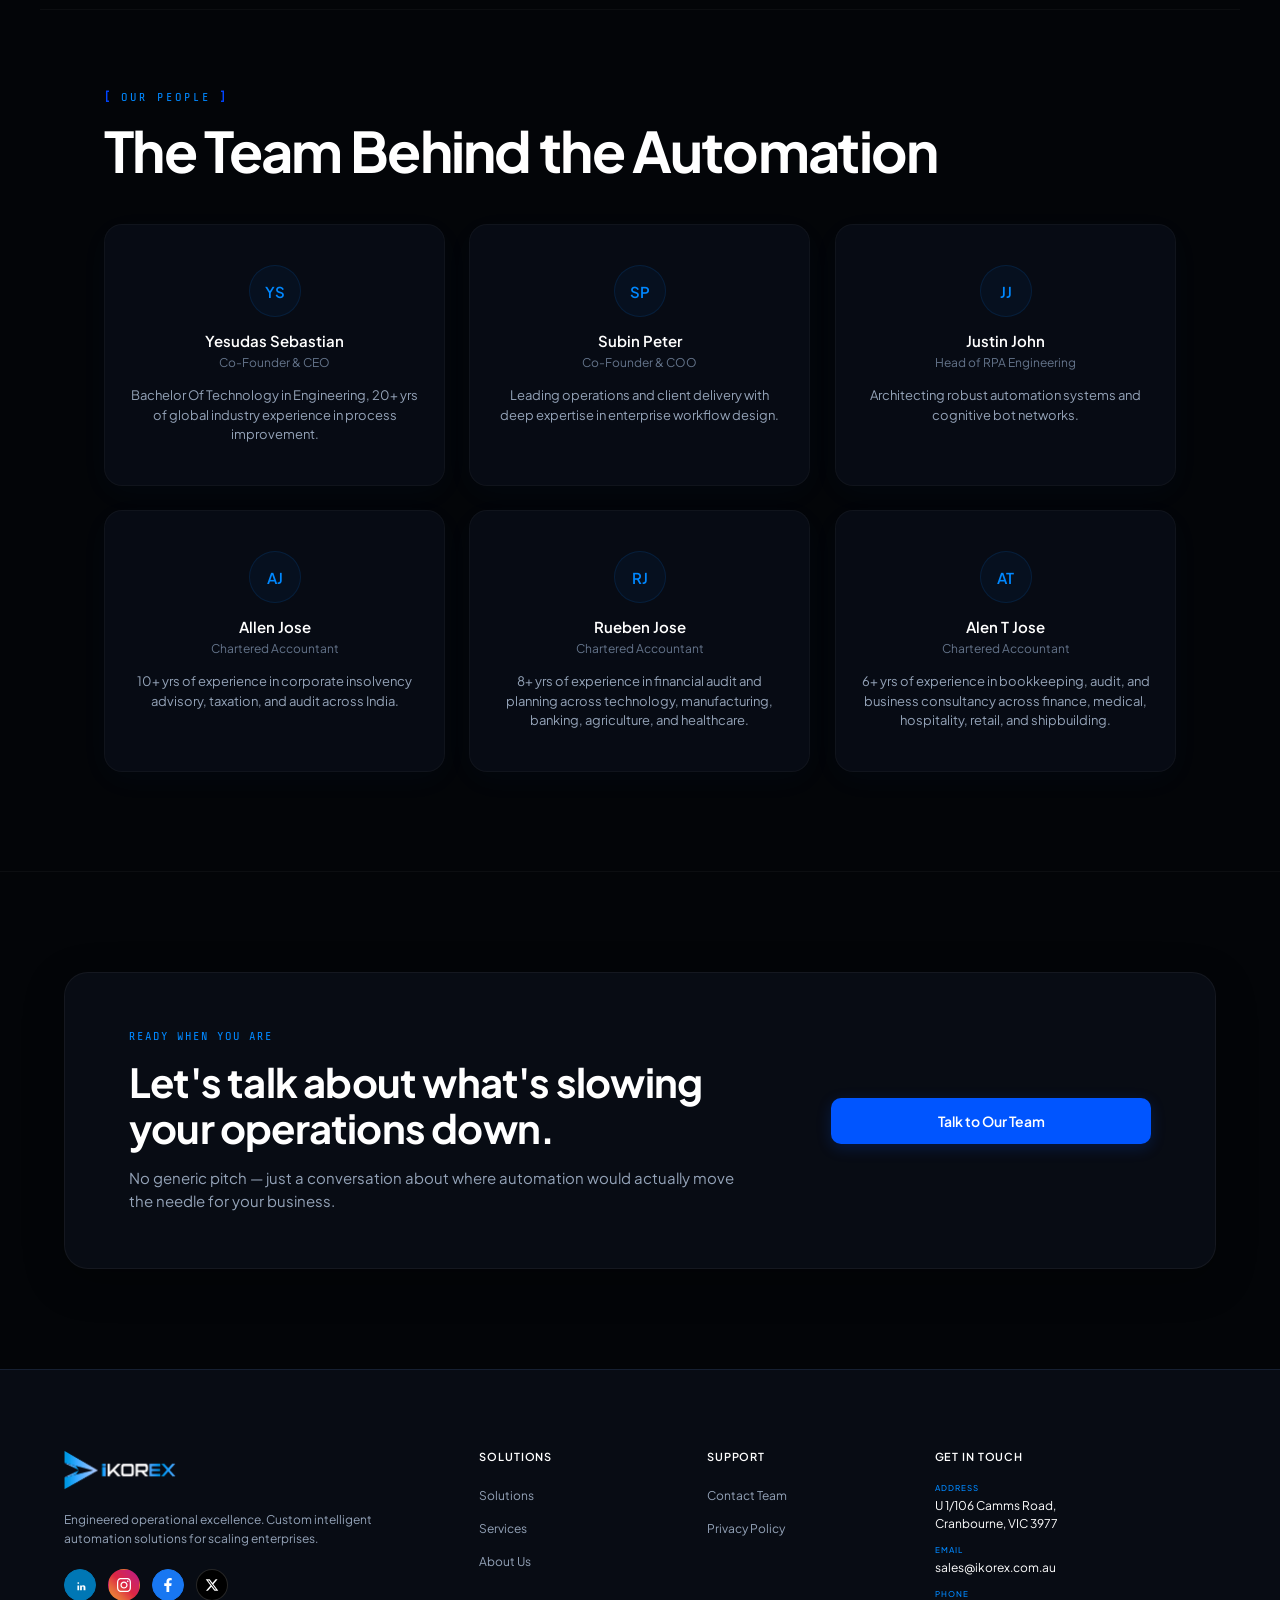
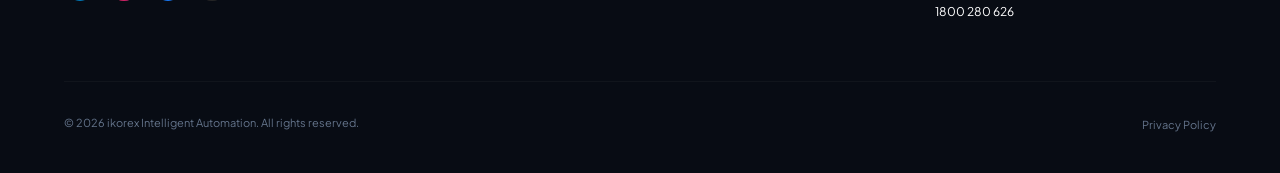
==== commit 2375ee3f: "phn no updated" ====
--- a/about.html
+++ b/about.html
@@ -262,7 +262,7 @@
               </li>
               <li>
                 <span class="detail-label">Phone</span>
-                <a href="tel:+61416565235" class="detail-link">+61 416 565 235</a>
+                <a href="tel:1800280626" class="detail-link">1800 280 626</a>
               </li>
             </ul>
           </div>
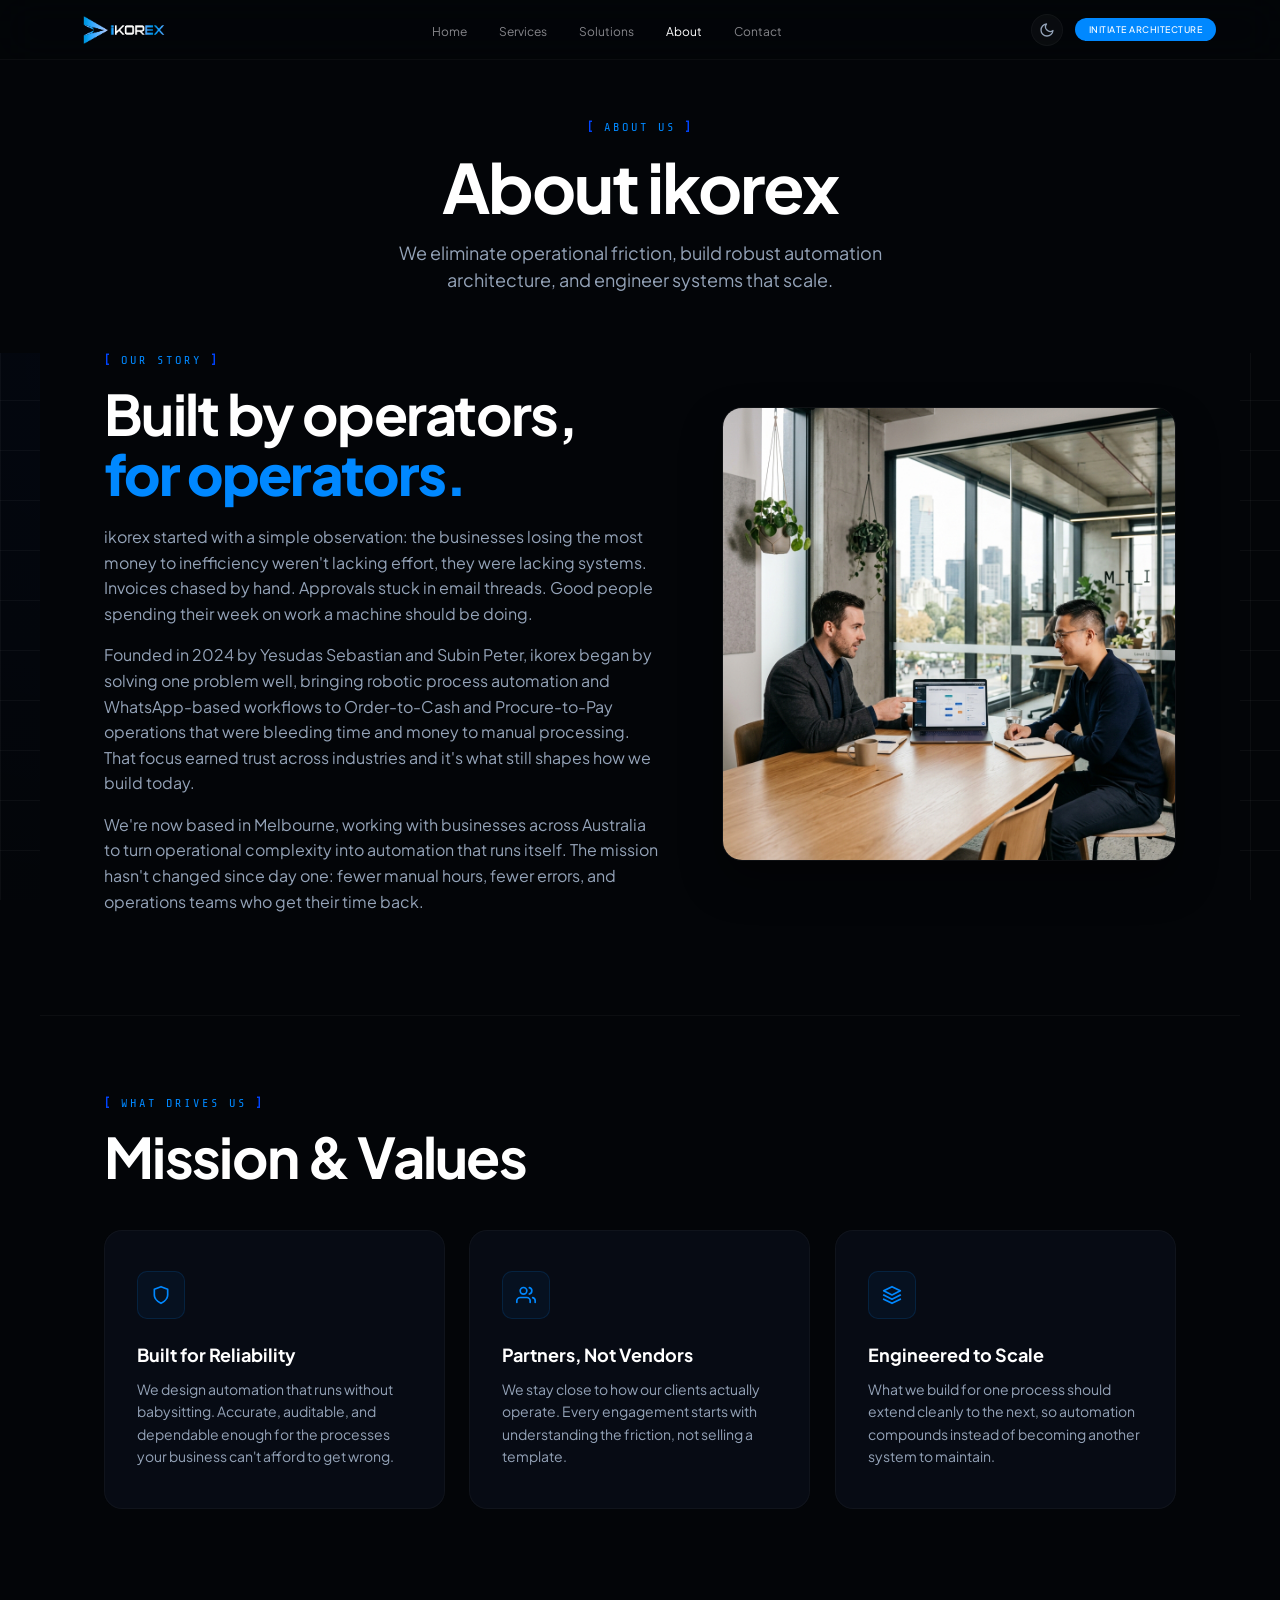
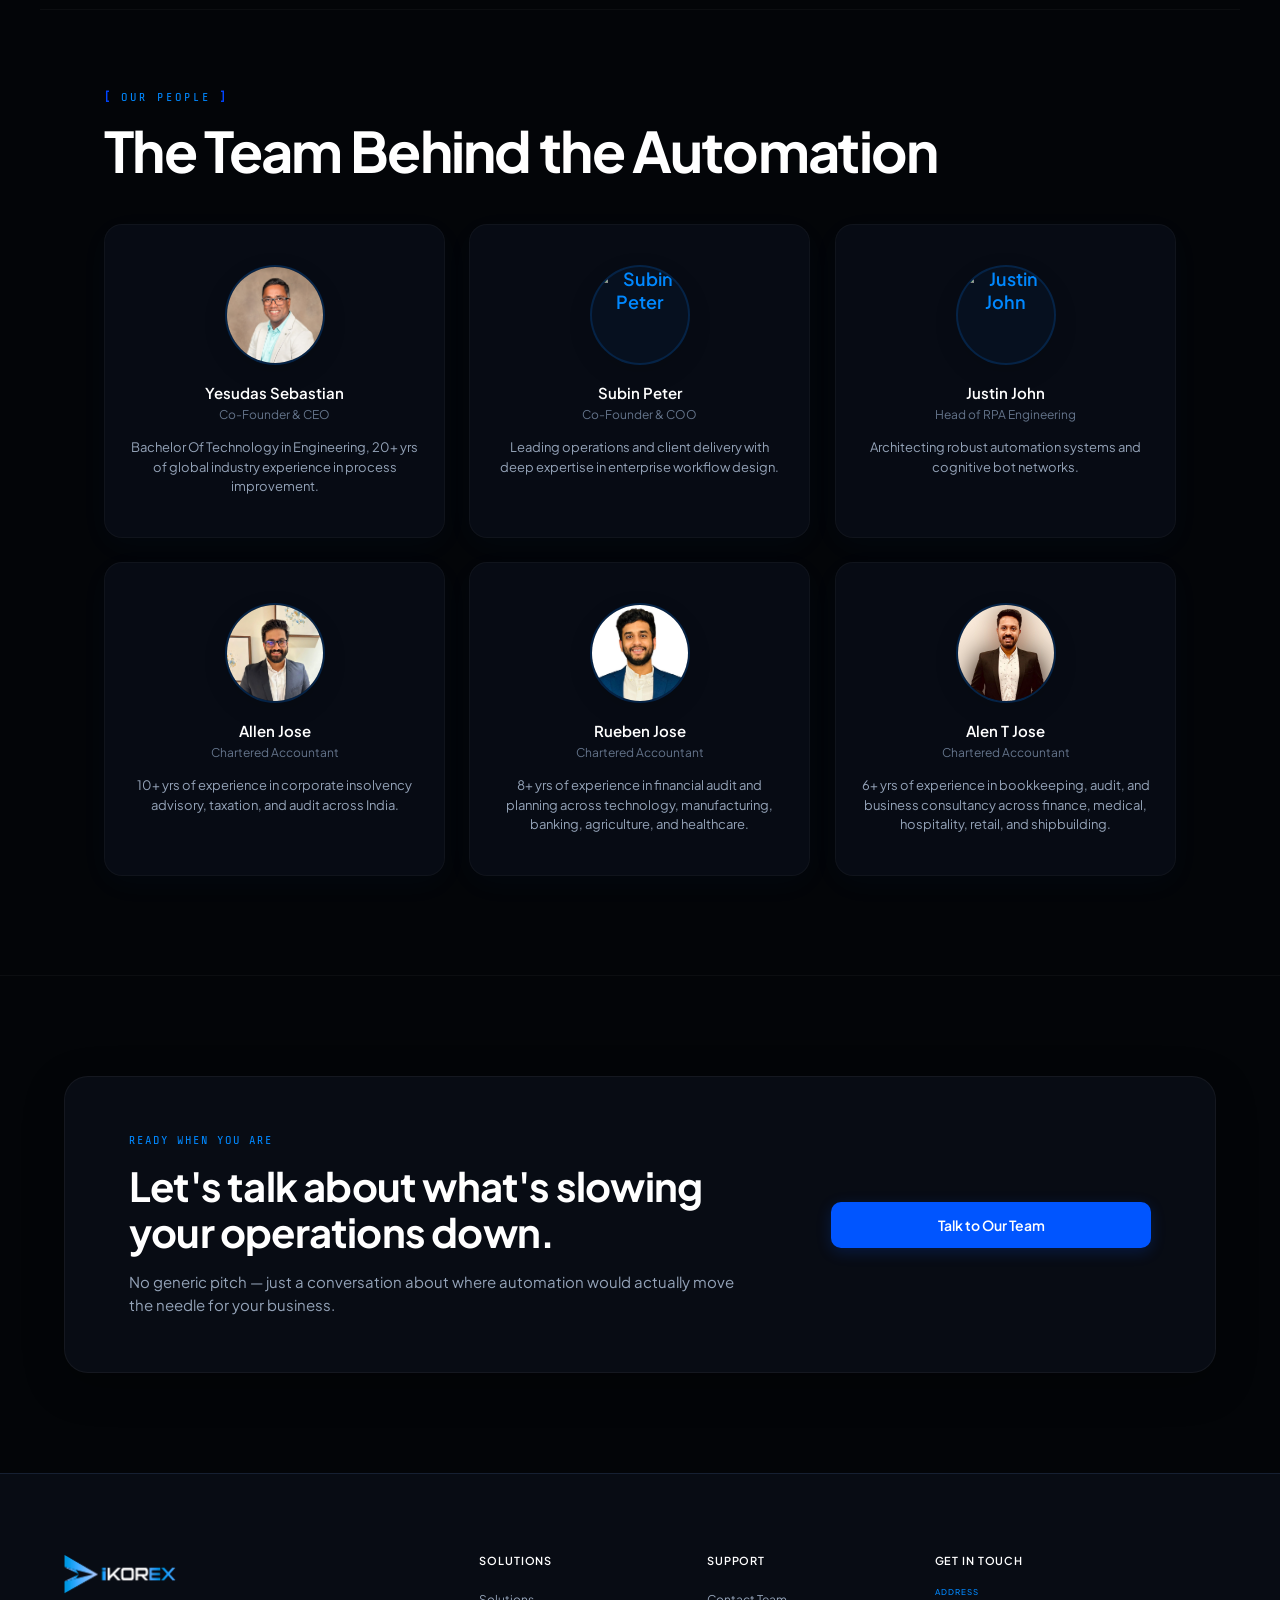
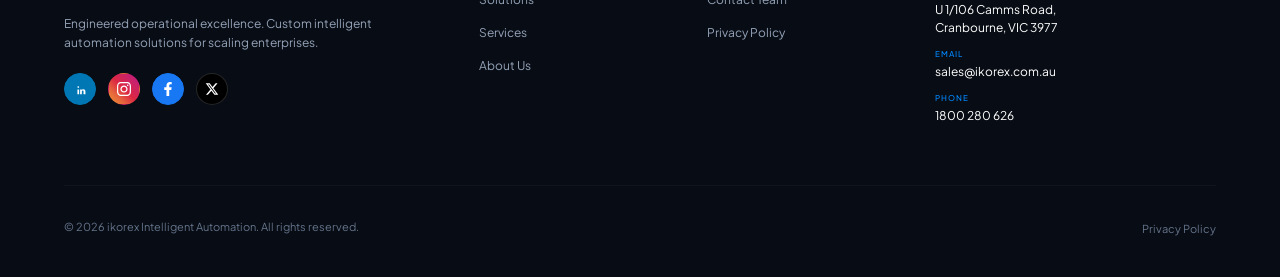
==== commit 7606e4d8: "Given team images added to about" ====
--- a/about.html
+++ b/about.html
@@ -72,7 +72,8 @@
       <div class="page-hero">
         <div class="eyebrow animate-hero-1" style="justify-content:center;">About Us</div>
         <h1 class="page-hero-title animate-hero-2">About ikorex</h1>
-        <p class="page-hero-sub animate-hero-3">We eliminate operational friction, build robust automation architecture, and engineer systems that scale.</p>
+        <p class="page-hero-sub animate-hero-3">We eliminate operational friction, build robust automation architecture,
+          and engineer systems that scale.</p>
       </div>
 
       <div class="about-story">
@@ -80,13 +81,20 @@
           <div class="eyebrow">Our Story</div>
           <h2 class="section-title">Built by operators,<br><em>for operators.</em></h2>
           <p class="section-body">
-            ikorex started with a simple observation: the businesses losing the most money to inefficiency weren't lacking effort, they were lacking systems. Invoices chased by hand. Approvals stuck in email threads. Good people spending their week on work a machine should be doing.
+            ikorex started with a simple observation: the businesses losing the most money to inefficiency weren't
+            lacking effort, they were lacking systems. Invoices chased by hand. Approvals stuck in email threads. Good
+            people spending their week on work a machine should be doing.
           </p>
           <p class="section-body">
-            Founded in 2024 by Yesudas Sebastian and Subin Peter, ikorex began by solving one problem well, bringing robotic process automation and WhatsApp-based workflows to Order-to-Cash and Procure-to-Pay operations that were bleeding time and money to manual processing. That focus earned trust across industries and it's what still shapes how we build today.
+            Founded in 2024 by Yesudas Sebastian and Subin Peter, ikorex began by solving one problem well, bringing
+            robotic process automation and WhatsApp-based workflows to Order-to-Cash and Procure-to-Pay operations that
+            were bleeding time and money to manual processing. That focus earned trust across industries and it's what
+            still shapes how we build today.
           </p>
           <p class="section-body">
-            We're now based in Melbourne, working with businesses across Australia to turn operational complexity into automation that runs itself. The mission hasn't changed since day one: fewer manual hours, fewer errors, and operations teams who get their time back.
+            We're now based in Melbourne, working with businesses across Australia to turn operational complexity into
+            automation that runs itself. The mission hasn't changed since day one: fewer manual hours, fewer errors, and
+            operations teams who get their time back.
           </p>
         </div>
         <div class="about-story-img-wrap" data-sr="scale" data-sr-delay="1">
@@ -101,35 +109,41 @@
         <div class="values-grid">
           <div class="value-card glow-card" data-sr="up">
             <div class="value-card-icon">
-              <svg width="20" height="20" viewBox="0 0 24 24" fill="none" stroke="currentColor" stroke-width="2" stroke-linecap="round" stroke-linejoin="round">
-                <path d="M12 22s8-4 8-10V5l-8-3-8 3v7c0 6 8 10 8 10z"/>
+              <svg width="20" height="20" viewBox="0 0 24 24" fill="none" stroke="currentColor" stroke-width="2"
+                stroke-linecap="round" stroke-linejoin="round">
+                <path d="M12 22s8-4 8-10V5l-8-3-8 3v7c0 6 8 10 8 10z" />
               </svg>
             </div>
             <div class="value-card-title">Built for Reliability</div>
-            <p class="value-card-body">We design automation that runs without babysitting. Accurate, auditable, and dependable enough for the processes your business can't afford to get wrong.</p>
+            <p class="value-card-body">We design automation that runs without babysitting. Accurate, auditable, and
+              dependable enough for the processes your business can't afford to get wrong.</p>
           </div>
           <div class="value-card glow-card" data-sr="up" data-sr-delay="1">
             <div class="value-card-icon">
-              <svg width="20" height="20" viewBox="0 0 24 24" fill="none" stroke="currentColor" stroke-width="2" stroke-linecap="round" stroke-linejoin="round">
-                <path d="M17 21v-2a4 4 0 0 0-4-4H5a4 4 0 0 0-4 4v2"/>
-                <circle cx="9" cy="7" r="4"/>
-                <path d="M23 21v-2a4 4 0 0 0-3-3.87"/>
-                <path d="M16 3.13a4 4 0 0 1 0 7.75"/>
+              <svg width="20" height="20" viewBox="0 0 24 24" fill="none" stroke="currentColor" stroke-width="2"
+                stroke-linecap="round" stroke-linejoin="round">
+                <path d="M17 21v-2a4 4 0 0 0-4-4H5a4 4 0 0 0-4 4v2" />
+                <circle cx="9" cy="7" r="4" />
+                <path d="M23 21v-2a4 4 0 0 0-3-3.87" />
+                <path d="M16 3.13a4 4 0 0 1 0 7.75" />
               </svg>
             </div>
             <div class="value-card-title">Partners, Not Vendors</div>
-            <p class="value-card-body">We stay close to how our clients actually operate. Every engagement starts with understanding the friction, not selling a template.</p>
+            <p class="value-card-body">We stay close to how our clients actually operate. Every engagement starts with
+              understanding the friction, not selling a template.</p>
           </div>
           <div class="value-card glow-card" data-sr="up" data-sr-delay="2">
             <div class="value-card-icon">
-              <svg width="20" height="20" viewBox="0 0 24 24" fill="none" stroke="currentColor" stroke-width="2" stroke-linecap="round" stroke-linejoin="round">
-                <polygon points="12 2 2 7 12 12 22 7 12 2"/>
-                <polyline points="2 17 12 22 22 17"/>
-                <polyline points="2 12 12 17 22 12"/>
+              <svg width="20" height="20" viewBox="0 0 24 24" fill="none" stroke="currentColor" stroke-width="2"
+                stroke-linecap="round" stroke-linejoin="round">
+                <polygon points="12 2 2 7 12 12 22 7 12 2" />
+                <polyline points="2 17 12 22 22 17" />
+                <polyline points="2 12 12 17 22 12" />
               </svg>
             </div>
             <div class="value-card-title">Engineered to Scale</div>
-            <p class="value-card-body">What we build for one process should extend cleanly to the next, so automation compounds instead of becoming another system to maintain.</p>
+            <p class="value-card-body">What we build for one process should extend cleanly to the next, so automation
+              compounds instead of becoming another system to maintain.</p>
           </div>
         </div>
       </section>
@@ -139,40 +153,57 @@
         <h2 class="section-title" style="margin-bottom: 32px;">The Team Behind the Automation</h2>
         <div class="team-grid">
           <div class="team-card glow-card" data-sr="up">
-            <div class="team-avatar">YS</div>
+            <div class="team-avatar">
+              <img src="assets/images/yesudas_sebastian.jpg" alt="Yesudas Sebastian">
+            </div>
             <div class="team-name">Yesudas Sebastian</div>
             <div class="team-role">Co-Founder & CEO</div>
-            <div class="team-bio">Bachelor Of Technology in Engineering, 20+ yrs of global industry experience in process improvement.</div>
+            <div class="team-bio">Bachelor Of Technology in Engineering, 20+ yrs of global industry experience in
+              process improvement.</div>
           </div>
           <div class="team-card glow-card" data-sr="up" data-sr-delay="1">
-            <div class="team-avatar">SP</div>
+            <div class="team-avatar">
+              <img src="" alt="Subin Peter">
+            </div>
             <div class="team-name">Subin Peter</div>
             <div class="team-role">Co-Founder & COO</div>
-            <div class="team-bio">Leading operations and client delivery with deep expertise in enterprise workflow design.</div>
+            <div class="team-bio">Leading operations and client delivery with deep expertise in enterprise workflow
+              design.</div>
           </div>
           <div class="team-card glow-card" data-sr="up" data-sr-delay="2">
-            <div class="team-avatar">JJ</div>
+            <div class="team-avatar">
+              <img src="" alt="Justin John">
+            </div>
             <div class="team-name">Justin John</div>
             <div class="team-role">Head of RPA Engineering</div>
             <div class="team-bio">Architecting robust automation systems and cognitive bot networks.</div>
           </div>
           <div class="team-card glow-card" data-sr="up" data-sr-delay="3">
-            <div class="team-avatar">AJ</div>
+            <div class="team-avatar">
+              <img src="assets/images/team_1.jpg" alt="Allen Jose">
+            </div>
             <div class="team-name">Allen Jose</div>
             <div class="team-role">Chartered Accountant</div>
-            <div class="team-bio">10+ yrs of experience in corporate insolvency advisory, taxation, and audit across India.</div>
+            <div class="team-bio">10+ yrs of experience in corporate insolvency advisory, taxation, and audit across
+              India.</div>
           </div>
           <div class="team-card glow-card" data-sr="up" data-sr-delay="4">
-            <div class="team-avatar">RJ</div>
+            <div class="team-avatar">
+              <img src="assets/images/team_3.jpg" alt="Allen Jose">
+            </div>
             <div class="team-name">Rueben Jose</div>
             <div class="team-role">Chartered Accountant</div>
-            <div class="team-bio">8+ yrs of experience in financial audit and planning across technology, manufacturing, banking, agriculture, and healthcare.</div>
+            <div class="team-bio">8+ yrs of experience in financial audit and planning across technology, manufacturing,
+              banking, agriculture, and healthcare.</div>
           </div>
           <div class="team-card glow-card" data-sr="up" data-sr-delay="5">
-            <div class="team-avatar">AT</div>
+            <div class="team-avatar">
+              <img src="assets/images/team_2.jpg" alt="Allen Jose">
+            </div>
             <div class="team-name">Alen T Jose</div>
             <div class="team-role">Chartered Accountant</div>
-            <div class="team-bio">6+ yrs of experience in bookkeeping, audit, and business consultancy across finance, medical, hospitality, retail, and shipbuilding.</div>
+            <div class="team-bio">6+ yrs of experience in bookkeeping, audit, and business consultancy across finance,
+              medical, hospitality, retail, and shipbuilding.</div>
           </div>
         </div>
       </div>
@@ -185,7 +216,8 @@
           <div class="audit-cta-left">
             <div class="audit-cta-eyebrow">Ready when you are</div>
             <h2 class="audit-cta-title">Let's talk about what's slowing your operations down.</h2>
-            <p class="audit-cta-desc">No generic pitch — just a conversation about where automation would actually move the needle for your business.</p>
+            <p class="audit-cta-desc">No generic pitch — just a conversation about where automation would actually move
+              the needle for your business.</p>
           </div>
           <div class="audit-cta-right">
             <div class="audit-cta-buttons">
@@ -202,31 +234,37 @@
           <!-- Column 1: Brand -->
           <div class="footer-brand-col">
             <img src="assets/images/ikorex footer.png" alt="IKOREX" class="footer-logo-img">
-            <p class="footer-brand-tagline">Engineered operational excellence. Custom intelligent automation solutions for scaling enterprises.</p>
+            <p class="footer-brand-tagline">Engineered operational excellence. Custom intelligent automation solutions
+              for scaling enterprises.</p>
             <div class="footer-socials">
               <a href="#" target="_blank" rel="noopener noreferrer" class="social-link linkedin" aria-label="LinkedIn">
                 <svg viewBox="0 0 448 512" fill="currentColor" class="social-icon">
-                  <path d="M416 448H353.4V349.5c0-23.7-8.5-39.8-29.7-39.8-16.2 0-25.8 10.9-30 21.4-1.6 3.7-2 8.9-2 14.1V448H228.6s0.9-158.4 0-174.8H291v24.7c8.5-13.1 23.7-31.9 57.7-31.9 42.4 0 74.2 27.7 74.2 87.3V448z M161.4 153.5c-21.3 0-35.4 14-35.4 32.3 0 17.8 13.3 32.3 33.7 32.3h0.4c21.8 0 35.4-14.5 35.4-32.3 0-18.4-13.7-32.3-33.7-32.3zM129.5 448H192V273.2H129.5V448z"/>
+                  <path
+                    d="M416 448H353.4V349.5c0-23.7-8.5-39.8-29.7-39.8-16.2 0-25.8 10.9-30 21.4-1.6 3.7-2 8.9-2 14.1V448H228.6s0.9-158.4 0-174.8H291v24.7c8.5-13.1 23.7-31.9 57.7-31.9 42.4 0 74.2 27.7 74.2 87.3V448z M161.4 153.5c-21.3 0-35.4 14-35.4 32.3 0 17.8 13.3 32.3 33.7 32.3h0.4c21.8 0 35.4-14.5 35.4-32.3 0-18.4-13.7-32.3-33.7-32.3zM129.5 448H192V273.2H129.5V448z" />
                 </svg>
               </a>
-              <a href="#" target="_blank" rel="noopener noreferrer" class="social-link instagram" aria-label="Instagram">
+              <a href="#" target="_blank" rel="noopener noreferrer" class="social-link instagram"
+                aria-label="Instagram">
                 <svg viewBox="0 0 24 24" fill="currentColor" class="social-icon">
-                  <path d="M12 0C8.74 0 8.333.015 7.053.072 5.775.132 4.905.333 4.14.63c-.789.306-1.459.717-2.126 1.384S.935 3.35.63 4.14C.333 4.905.131 5.775.072 7.053.012 8.333 0 8.74 0 12s.015 3.667.072 4.947c.06 1.277.261 2.148.558 2.913.306.788.717 1.459 1.384 2.126.667.666 1.336 1.079 2.126 1.384.766.296 1.636.499 2.913.558C8.333 23.988 8.74 24 12 24s3.667-.015 4.947-.072c1.277-.06 2.148-.262 2.913-.558.788-.306 1.459-.718 2.126-1.384.666-.667 1.079-1.335 1.384-2.126.296-.765.499-1.636.558-2.913.06-1.28.072-1.687.072-4.947s-.015-3.667-.072-4.947c-.06-1.277-.262-2.149-.558-2.913-.306-.789-.718-1.459-1.384-2.126C21.319 1.347 20.651.935 19.86.63c-.765-.297-1.636-.499-2.913-.558C15.667.012 15.26 0 12 0zm0 2.16c3.203 0 3.585.016 4.85.071 1.17.055 1.805.249 2.227.415.562.217.96.477 1.382.896.419.42.679.819.896 1.381.164.422.36 1.057.413 2.227.057 1.266.07 1.646.07 4.85s-.015 3.585-.074 4.85c-.061 1.17-.256 1.805-.421 2.227-.224.562-.479.96-.899 1.382-.419.419-.824.679-1.38.896-.42.164-1.065.36-2.235.413-1.274.057-1.649.07-4.859.07-3.211 0-3.586-.015-4.859-.074-1.171-.061-1.816-.256-2.236-.421-.569-.224-.96-.479-1.379-.899-.421-.419-.69-.824-.9-1.38-.165-.42-.359-1.065-.42-2.235-.045-1.26-.061-1.649-.061-4.844 0-3.196.016-3.586.061-4.861.061-1.17.255-1.814.42-2.234.21-.57.479-.96.9-1.381.419-.419.81-.689 1.379-.898.42-.166 1.051-.361 2.221-.421 1.275-.045 1.65-.06 4.859-.06l.045.03zm0 3.678c-3.405 0-6.162 2.76-6.162 6.162 0 3.405 2.76 6.162 6.162 6.162 3.405 0 6.162-2.76 6.162-6.162 0-3.405-2.76-6.162-6.162-6.162zM12 16c-2.21 0-4-1.79-4-4s1.79-4 4-4 4 1.79 4 4-1.79 4-4 4zm7.846-10.405c0 .795-.646 1.44-1.44 1.44-.795 0-1.44-.646-1.44-1.44 0-.794.646-1.439 1.44-1.439.793-.001 1.44.645 1.44 1.439z"/>
+                  <path
+                    d="M12 0C8.74 0 8.333.015 7.053.072 5.775.132 4.905.333 4.14.63c-.789.306-1.459.717-2.126 1.384S.935 3.35.63 4.14C.333 4.905.131 5.775.072 7.053.012 8.333 0 8.74 0 12s.015 3.667.072 4.947c.06 1.277.261 2.148.558 2.913.306.788.717 1.459 1.384 2.126.667.666 1.336 1.079 2.126 1.384.766.296 1.636.499 2.913.558C8.333 23.988 8.74 24 12 24s3.667-.015 4.947-.072c1.277-.06 2.148-.262 2.913-.558.788-.306 1.459-.718 2.126-1.384.666-.667 1.079-1.335 1.384-2.126.296-.765.499-1.636.558-2.913.06-1.28.072-1.687.072-4.947s-.015-3.667-.072-4.947c-.06-1.277-.262-2.149-.558-2.913-.306-.789-.718-1.459-1.384-2.126C21.319 1.347 20.651.935 19.86.63c-.765-.297-1.636-.499-2.913-.558C15.667.012 15.26 0 12 0zm0 2.16c3.203 0 3.585.016 4.85.071 1.17.055 1.805.249 2.227.415.562.217.96.477 1.382.896.419.42.679.819.896 1.381.164.422.36 1.057.413 2.227.057 1.266.07 1.646.07 4.85s-.015 3.585-.074 4.85c-.061 1.17-.256 1.805-.421 2.227-.224.562-.479.96-.899 1.382-.419.419-.824.679-1.38.896-.42.164-1.065.36-2.235.413-1.274.057-1.649.07-4.859.07-3.211 0-3.586-.015-4.859-.074-1.171-.061-1.816-.256-2.236-.421-.569-.224-.96-.479-1.379-.899-.421-.419-.69-.824-.9-1.38-.165-.42-.359-1.065-.42-2.235-.045-1.26-.061-1.649-.061-4.844 0-3.196.016-3.586.061-4.861.061-1.17.255-1.814.42-2.234.21-.57.479-.96.9-1.381.419-.419.81-.689 1.379-.898.42-.166 1.051-.361 2.221-.421 1.275-.045 1.65-.06 4.859-.06l.045.03zm0 3.678c-3.405 0-6.162 2.76-6.162 6.162 0 3.405 2.76 6.162 6.162 6.162 3.405 0 6.162-2.76 6.162-6.162 0-3.405-2.76-6.162-6.162-6.162zM12 16c-2.21 0-4-1.79-4-4s1.79-4 4-4 4 1.79 4 4-1.79 4-4 4zm7.846-10.405c0 .795-.646 1.44-1.44 1.44-.795 0-1.44-.646-1.44-1.44 0-.794.646-1.439 1.44-1.439.793-.001 1.44.645 1.44 1.439z" />
                 </svg>
               </a>
               <a href="#" target="_blank" rel="noopener noreferrer" class="social-link facebook" aria-label="Facebook">
                 <svg viewBox="0 0 320 512" fill="currentColor" class="social-icon">
-                  <path d="M279.14 288l14.22-92.66h-88.91v-60.13c0-25.35 12.42-50.06 52.24-50.06h40.42V6.26S260.43 0 225.36 0c-73.22 0-121.08 44.38-121.08 124.72v70.62H22.89V288h81.39v224h100.17V288z"/>
+                  <path
+                    d="M279.14 288l14.22-92.66h-88.91v-60.13c0-25.35 12.42-50.06 52.24-50.06h40.42V6.26S260.43 0 225.36 0c-73.22 0-121.08 44.38-121.08 124.72v70.62H22.89V288h81.39v224h100.17V288z" />
                 </svg>
               </a>
               <a href="#" target="_blank" rel="noopener noreferrer" class="social-link x" aria-label="X">
                 <svg viewBox="0 0 24 24" fill="currentColor" class="social-icon">
-                  <path d="M18.244 2.25h3.308l-7.227 8.26 8.502 11.24H16.17l-5.214-6.817L4.99 21.75H1.68l7.73-8.835L1.254 2.25H8.08l4.713 6.231zm-1.161 17.52h1.833L7.084 4.126H5.117z"/>
+                  <path
+                    d="M18.244 2.25h3.308l-7.227 8.26 8.502 11.24H16.17l-5.214-6.817L4.99 21.75H1.68l7.73-8.835L1.254 2.25H8.08l4.713 6.231zm-1.161 17.52h1.833L7.084 4.126H5.117z" />
                 </svg>
               </a>
             </div>
           </div>
-          
+
           <!-- Column 2: Navigation -->
           <div class="footer-nav-col">
             <h4 class="footer-heading">Solutions</h4>
@@ -236,7 +274,7 @@
               <li><a href="about.html">About Us</a></li>
             </ul>
           </div>
-          
+
           <!-- Column 3: Support -->
           <div class="footer-nav-col">
             <h4 class="footer-heading">Support</h4>
@@ -252,7 +290,8 @@
             <ul class="footer-contact-details">
               <li>
                 <span class="detail-label">Address</span>
-                <a href="https://maps.google.com/?q=U+1/106+Camms+Road,+Cranbourne,+VIC+3977" target="_blank" rel="noopener noreferrer" class="detail-link">
+                <a href="https://maps.google.com/?q=U+1/106+Camms+Road,+Cranbourne,+VIC+3977" target="_blank"
+                  rel="noopener noreferrer" class="detail-link">
                   U 1/106 Camms Road,<br>Cranbourne, VIC 3977
                 </a>
               </li>
--- a/style.css
+++ b/style.css
@@ -2298,6 +2298,68 @@
   flex-shrink: 0;
 }
 
+.svc-partner {
+  margin-top: 20px;
+  padding-top: 16px;
+  border-top: 1px dashed var(--mid);
+  display: flex;
+  align-items: center;
+  gap: 10px;
+  font-size: 12px;
+  font-weight: 500;
+  color: var(--text2);
+  text-decoration: none;
+  transition: all 0.3s cubic-bezier(0.16, 1, 0.3, 1);
+}
+
+.svc-partner:hover {
+  color: var(--blue);
+}
+
+.svc-partner-label {
+  font-size: 12px;
+  font-weight: 500;
+  color: var(--muted);
+  white-space: nowrap;
+}
+
+.svc-partner-logo-wrap {
+  display: inline-flex;
+  align-items: center;
+  justify-content: center;
+  padding: 4px 10px;
+  background: #FFFFFF;
+  border-radius: 6px;
+  border: 1px solid rgba(0, 0, 0, 0.08);
+  height: 30px;
+  box-shadow: 0 1px 3px rgba(0, 0, 0, 0.05);
+  transition: transform 0.3s ease, box-shadow 0.3s ease;
+}
+
+.svc-partner:hover .svc-partner-logo-wrap {
+  transform: translateY(-1px);
+  box-shadow: 0 3px 8px rgba(0, 113, 227, 0.15);
+}
+
+.svc-partner-logo {
+  max-height: 20px;
+  max-width: 110px;
+  width: auto;
+  object-fit: contain;
+}
+
+.svc-partner-arrow {
+  margin-left: auto;
+  stroke: var(--muted);
+  transition: transform 0.3s ease, stroke 0.3s ease;
+  flex-shrink: 0;
+}
+
+.svc-partner:hover .svc-partner-arrow {
+  stroke: var(--blue);
+  transform: translateX(3px);
+}
+
 /* ==========================================================================
    ABOUT PAGE
    ========================================================================== */
@@ -2457,20 +2519,36 @@
 }
 
 .team-avatar {
-  width: 52px;
-  height: 52px;
+  width: 100px;
+  height: 100px;
   border-radius: 50%;
   background: rgba(0, 113, 227, 0.05) !important;
-  border: 1px solid rgba(0, 113, 227, 0.15) !important;
+  border: 2px solid rgba(0, 113, 227, 0.2) !important;
   display: flex;
   align-items: center;
   justify-content: center;
   font-family: 'Plus Jakarta Sans', sans-serif;
   font-weight: 600;
-  font-size: 15px;
+  font-size: 18px;
   color: var(--blue) !important;
-  box-shadow: none;
-  margin: 0 auto 14px;
+  box-shadow: 0 8px 24px rgba(0, 0, 0, 0.12);
+  margin: 0 auto 18px;
+  overflow: hidden;
+  position: relative;
+  transition: transform 0.3s ease, border-color 0.3s ease;
+}
+
+.team-card:hover .team-avatar {
+  transform: scale(1.05);
+  border-color: var(--blue) !important;
+}
+
+.team-avatar img {
+  width: 100%;
+  height: 100%;
+  object-fit: cover;
+  object-position: center top;
+  display: block;
 }
 
 .team-name {
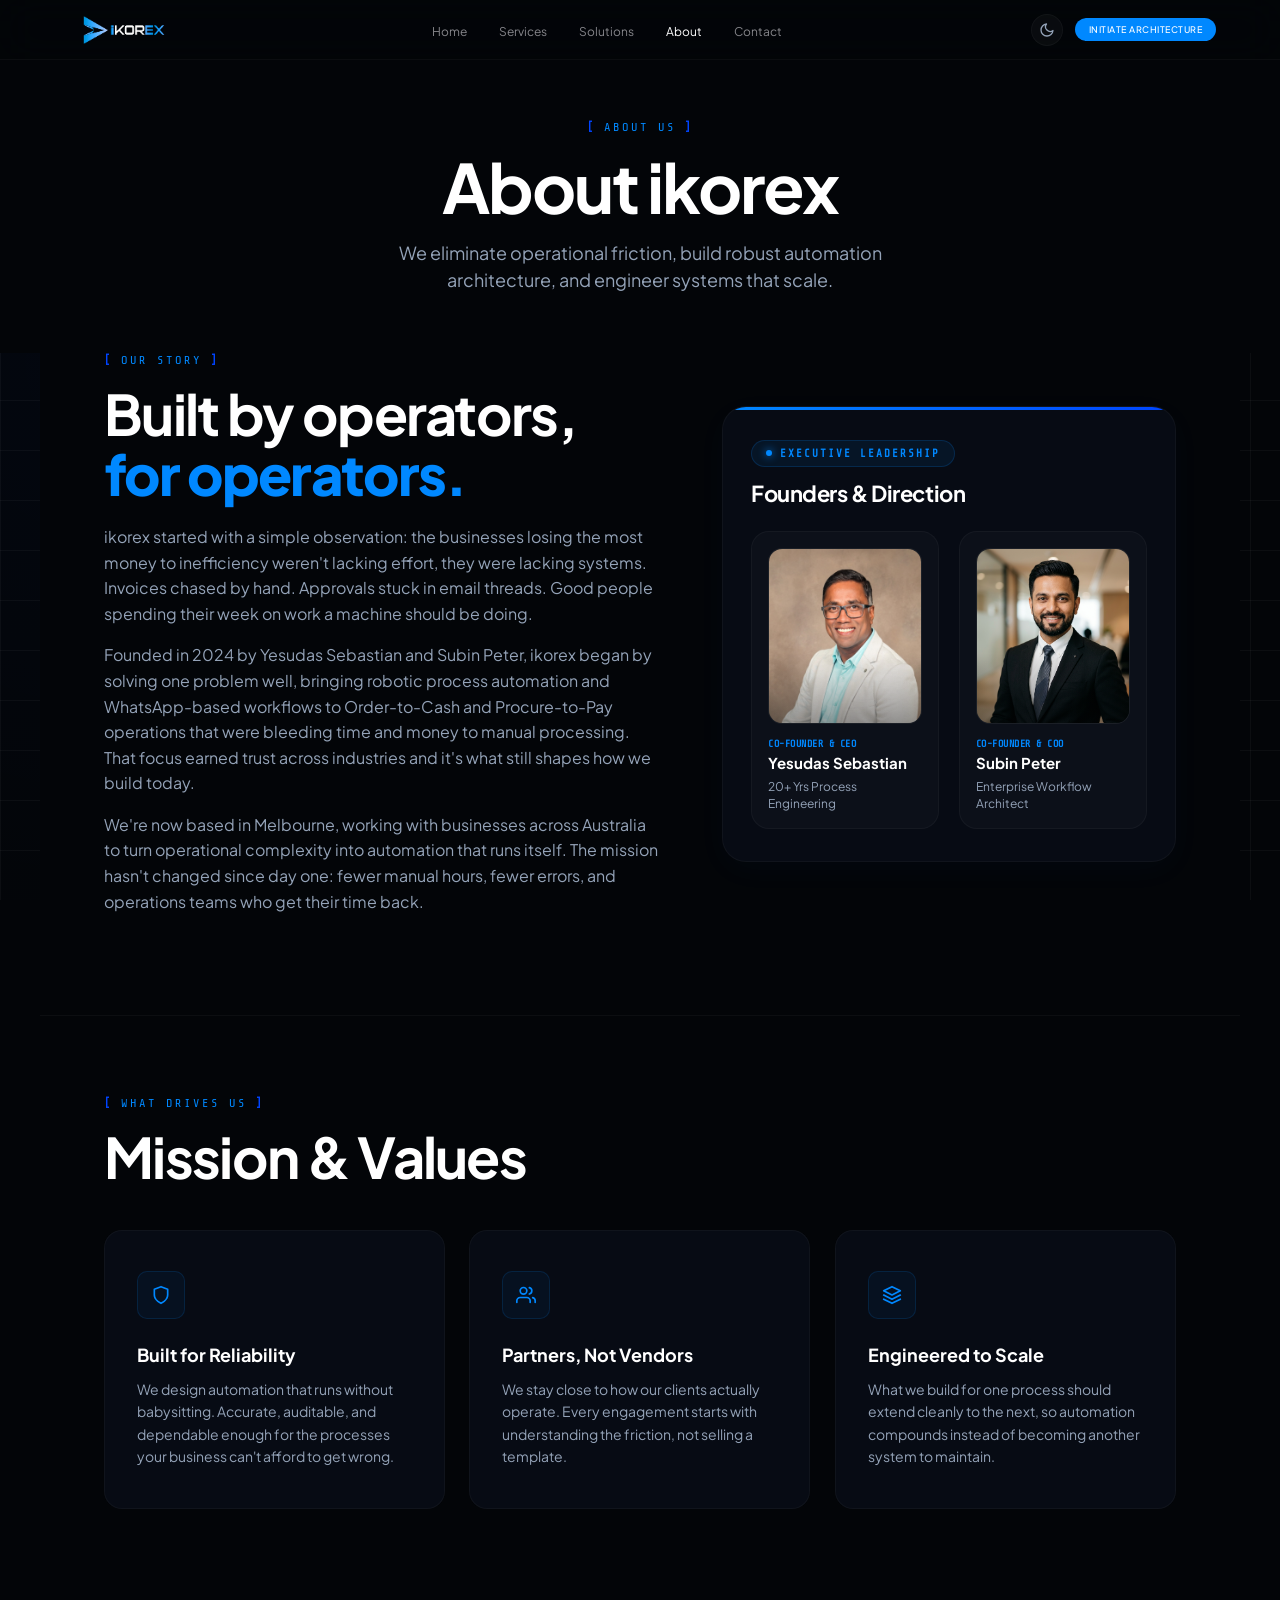
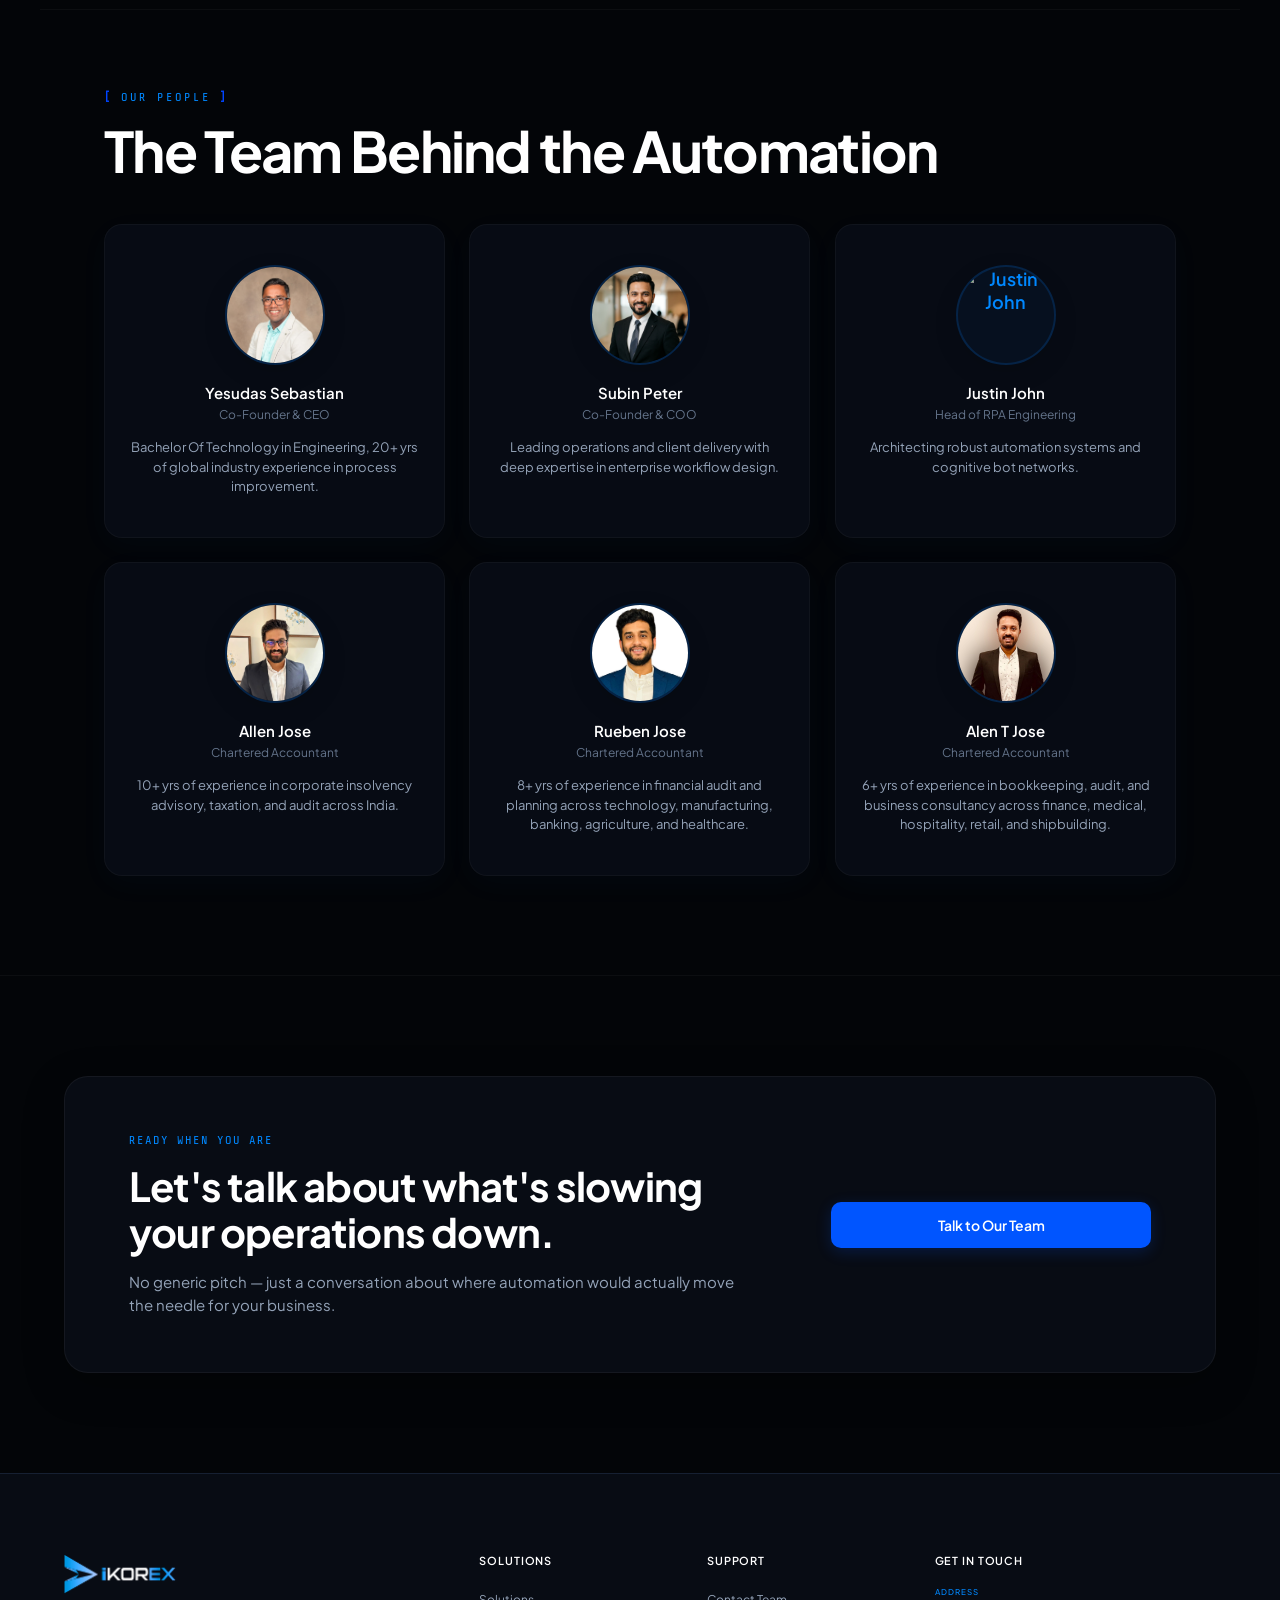
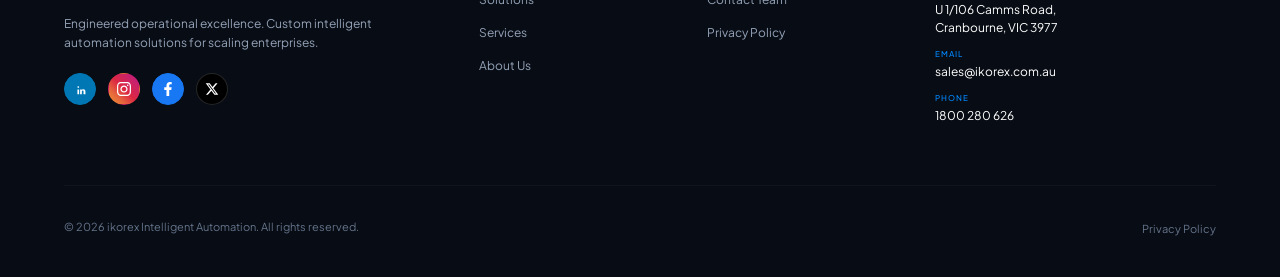
==== commit d928ac8b: "about banner image updated" ====
--- a/about.html
+++ b/about.html
@@ -97,8 +97,39 @@
             operations teams who get their time back.
           </p>
         </div>
-        <div class="about-story-img-wrap" data-sr="scale" data-sr-delay="1">
-          <img src="assets/images/origin_story.png" alt="ikorex Workspace" class="about-story-img">
+        <div class="leadership-story-wrap" data-sr="scale" data-sr-delay="1">
+          <div class="leadership-story-card glow-card">
+            <div class="leadership-card-header">
+              <span class="leadership-badge">
+                <span class="badge-dot"></span> Executive Leadership
+              </span>
+              <h3 class="leadership-card-title">Founders & Direction</h3>
+            </div>
+            <div class="founders-dual-grid">
+              <div class="founder-card">
+                <div class="founder-img-wrap">
+                  <img src="assets/images/yesudas_sebastian.jpg" alt="Yesudas Sebastian - Co-Founder & CEO" class="founder-img">
+                  <div class="founder-overlay"></div>
+                </div>
+                <div class="founder-info">
+                  <span class="founder-role-badge">Co-Founder & CEO</span>
+                  <div class="founder-name">Yesudas Sebastian</div>
+                  <div class="founder-tagline">20+ Yrs Process Engineering</div>
+                </div>
+              </div>
+              <div class="founder-card">
+                <div class="founder-img-wrap">
+                  <img src="assets/images/subin_peter.png" alt="Subin Peter - Co-Founder & COO" class="founder-img">
+                  <div class="founder-overlay"></div>
+                </div>
+                <div class="founder-info">
+                  <span class="founder-role-badge">Co-Founder & COO</span>
+                  <div class="founder-name">Subin Peter</div>
+                  <div class="founder-tagline">Enterprise Workflow Architect</div>
+                </div>
+              </div>
+            </div>
+          </div>
         </div>
       </div>
 
@@ -163,7 +194,7 @@
           </div>
           <div class="team-card glow-card" data-sr="up" data-sr-delay="1">
             <div class="team-avatar">
-              <img src="" alt="Subin Peter">
+              <img src="assets/images/subin_peter.png" alt="Subin Peter">
             </div>
             <div class="team-name">Subin Peter</div>
             <div class="team-role">Co-Founder & COO</div>
--- a/style.css
+++ b/style.css
@@ -2385,31 +2385,204 @@
   margin-top: 16px;
 }
 
-/* About Story Image */
-.about-story-img-wrap {
+/* Executive Leadership Card Showcase */
+.leadership-story-wrap {
   width: 100%;
-  border-radius: 20px;
-  overflow: hidden;
-  border: 1px solid rgba(255, 255, 255, 0.05);
-  box-shadow: 0 20px 40px rgba(0, 0, 0, 0.4);
   position: relative;
   z-index: 2;
 }
 
-.about-story-img {
+.leadership-story-card {
+  background: var(--card);
+  border: 1px solid var(--border);
+  border-radius: 24px;
+  padding: 32px 28px;
+  box-shadow: var(--shadow-apple);
+  backdrop-filter: blur(16px);
+  -webkit-backdrop-filter: blur(16px);
+  transition: var(--transition-apple);
+  position: relative;
+  overflow: hidden;
+}
+
+.leadership-story-card::before {
+  content: '';
+  position: absolute;
+  top: 0;
+  left: 0;
+  right: 0;
+  height: 3px;
+  background: var(--grad);
+  border-radius: 24px 24px 0 0;
+}
+
+.leadership-story-card:hover {
+  border-color: var(--border-glow);
+  box-shadow: 0 20px 45px var(--shadow-glow), var(--shadow-apple);
+}
+
+.leadership-card-header {
+  margin-bottom: 24px;
+}
+
+.leadership-badge {
+  display: inline-flex;
+  align-items: center;
+  gap: 8px;
+  font-family: 'Share Tech Mono', monospace;
+  font-size: 11px;
+  font-weight: 600;
+  letter-spacing: 2px;
+  text-transform: uppercase;
+  color: var(--blue);
+  background: rgba(0, 136, 255, 0.08);
+  border: 1px solid rgba(0, 136, 255, 0.18);
+  padding: 6px 14px;
+  border-radius: 20px;
+  margin-bottom: 12px;
+}
+
+.badge-dot {
+  width: 6px;
+  height: 6px;
+  border-radius: 50%;
+  background: var(--blue);
+  box-shadow: 0 0 8px var(--blue);
+  animation: pulse 2s infinite;
+}
+
+@keyframes pulse {
+  0% { transform: scale(0.95); opacity: 0.8; }
+  50% { transform: scale(1.2); opacity: 1; }
+  100% { transform: scale(0.95); opacity: 0.8; }
+}
+
+.leadership-card-title {
+  font-family: 'Plus Jakarta Sans', sans-serif;
+  font-size: 22px;
+  font-weight: 700;
+  color: var(--text);
+  letter-spacing: -0.02em;
+}
+
+.founders-dual-grid {
+  display: grid;
+  grid-template-columns: 1fr 1fr;
+  gap: 20px;
+}
+
+.founder-card {
+  background: rgba(255, 255, 255, 0.025);
+  border: 1px solid var(--border);
+  border-radius: 18px;
+  padding: 16px;
+  display: flex;
+  flex-direction: column;
+  transition: all 0.35s cubic-bezier(0.16, 1, 0.3, 1);
+  position: relative;
+}
+
+.founder-card:hover {
+  transform: translateY(-4px);
+  background: rgba(255, 255, 255, 0.05);
+  border-color: var(--border-glow);
+  box-shadow: 0 10px 25px rgba(0, 136, 255, 0.1);
+}
+
+.founder-img-wrap {
   width: 100%;
-  height: auto;
+  aspect-ratio: 1 / 1.15;
+  border-radius: 14px;
+  overflow: hidden;
+  position: relative;
+  margin-bottom: 14px;
+  border: 1px solid rgba(255, 255, 255, 0.08);
+  background: var(--darker);
+}
+
+.founder-img {
+  width: 100%;
+  height: 100%;
+  object-fit: cover;
+  object-position: center 15%;
   display: block;
-  transition: transform 0.5s cubic-bezier(0.16, 1, 0.3, 1);
-}
-
-.about-story-img-wrap:hover .about-story-img {
-  transform: scale(1.03);
-}
-
-body.light-theme .about-story-img-wrap {
+  transition: transform 0.6s cubic-bezier(0.16, 1, 0.3, 1);
+}
+
+.founder-card:hover .founder-img {
+  transform: scale(1.06);
+}
+
+.founder-overlay {
+  position: absolute;
+  inset: 0;
+  background: linear-gradient(180deg, transparent 60%, rgba(3, 5, 8, 0.4) 100%);
+  pointer-events: none;
+}
+
+.founder-info {
+  display: flex;
+  flex-direction: column;
+  gap: 4px;
+}
+
+.founder-role-badge {
+  font-family: 'Share Tech Mono', monospace;
+  font-size: 10px;
+  font-weight: 700;
+  letter-spacing: 0.5px;
+  color: var(--blue);
+  text-transform: uppercase;
+}
+
+.founder-name {
+  font-family: 'Plus Jakarta Sans', sans-serif;
+  font-size: 15px;
+  font-weight: 700;
+  color: var(--text);
+  line-height: 1.3;
+}
+
+.founder-tagline {
+  font-family: 'Plus Jakarta Sans', sans-serif;
+  font-size: 12px;
+  color: var(--text2);
+  line-height: 1.4;
+  margin-top: 2px;
+}
+
+/* Light Theme Overrides */
+body.light-theme .leadership-story-card {
+  background: rgba(255, 255, 255, 0.85);
   border-color: rgba(0, 0, 0, 0.06);
-  box-shadow: 0 20px 40px rgba(0, 0, 0, 0.08);
+  box-shadow: 0 15px 35px rgba(0, 0, 0, 0.05);
+}
+
+body.light-theme .founder-card {
+  background: rgba(245, 245, 247, 0.9);
+  border-color: rgba(0, 0, 0, 0.05);
+}
+
+body.light-theme .founder-card:hover {
+  background: #FFFFFF;
+  border-color: rgba(0, 102, 204, 0.25);
+  box-shadow: 0 10px 25px rgba(0, 102, 204, 0.08);
+}
+
+body.light-theme .founder-img-wrap {
+  border-color: rgba(0, 0, 0, 0.08);
+  background: #F5F5F7;
+}
+
+body.light-theme .founder-overlay {
+  background: linear-gradient(180deg, transparent 70%, rgba(0, 0, 0, 0.15) 100%);
+}
+
+@media (max-width: 576px) {
+  .founders-dual-grid {
+    grid-template-columns: 1fr;
+    gap: 16px;
+  }
 }
 
 /* VALUES SECTION */
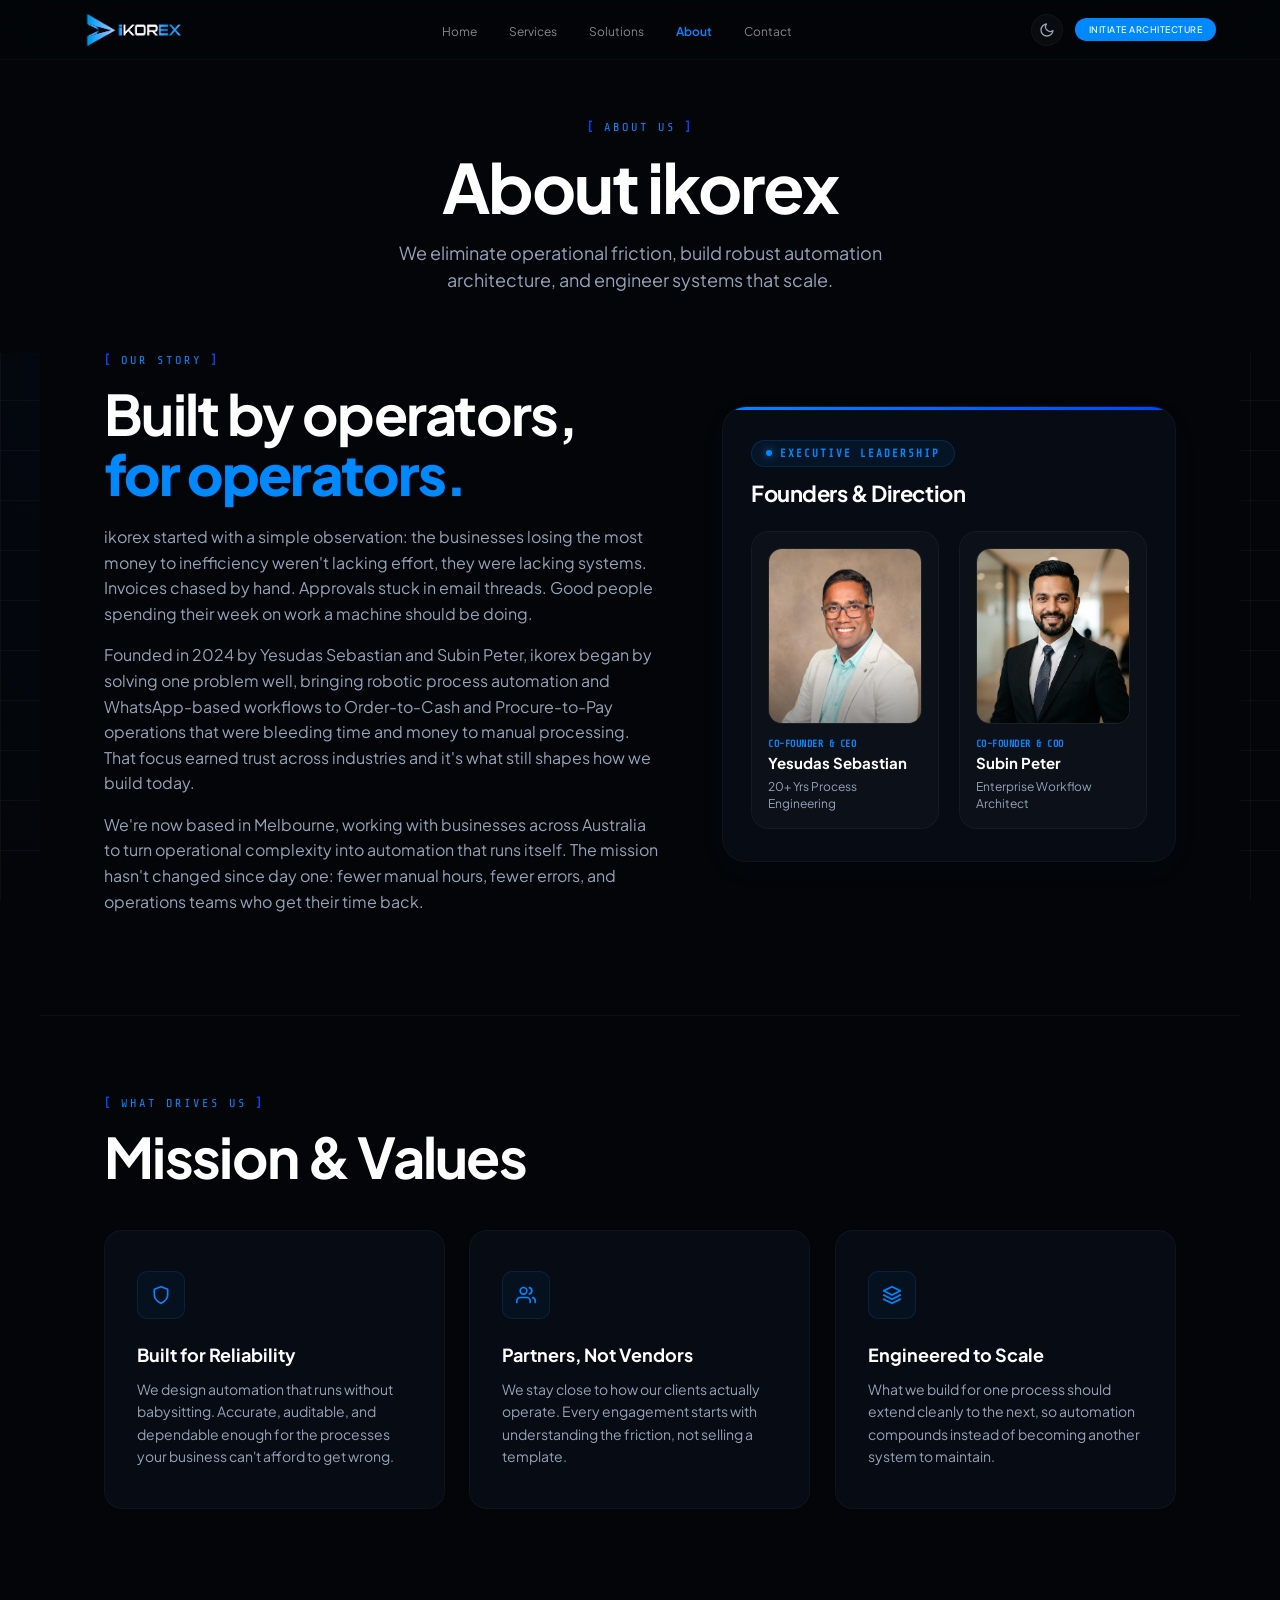
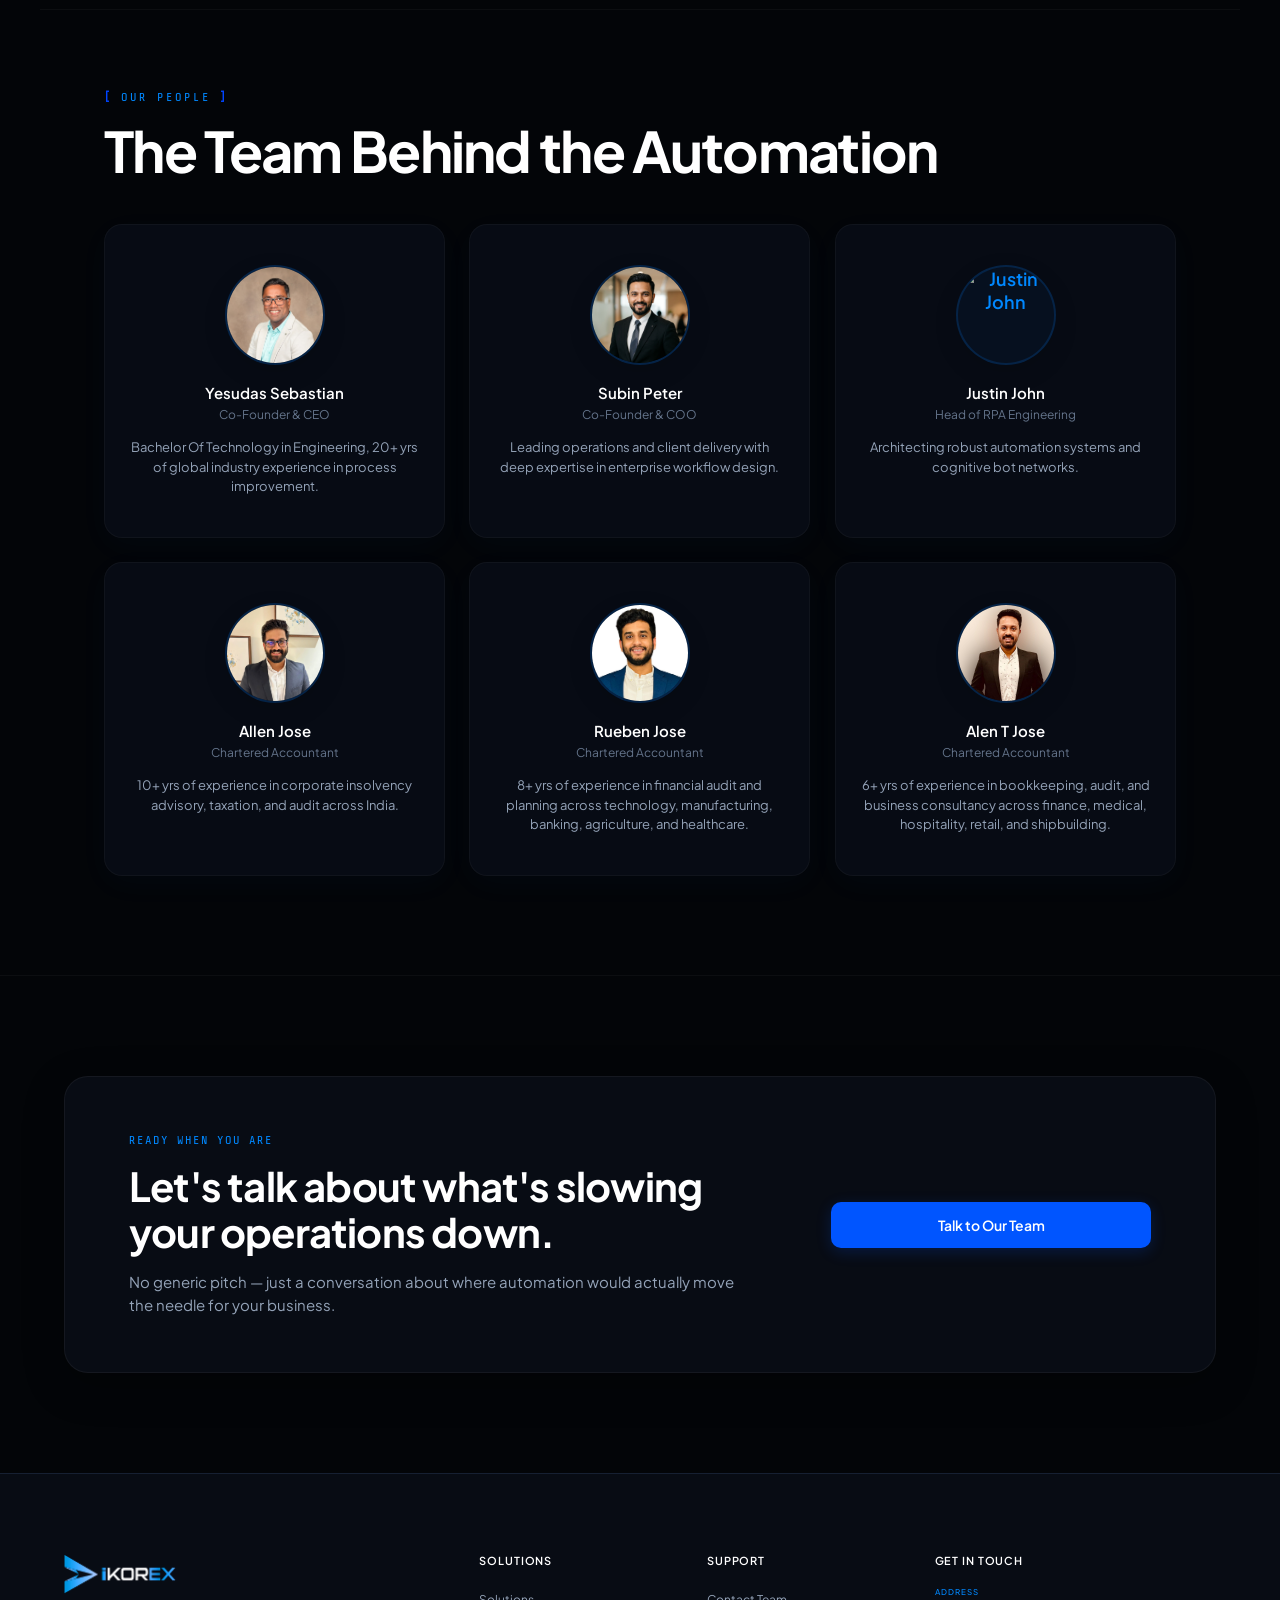
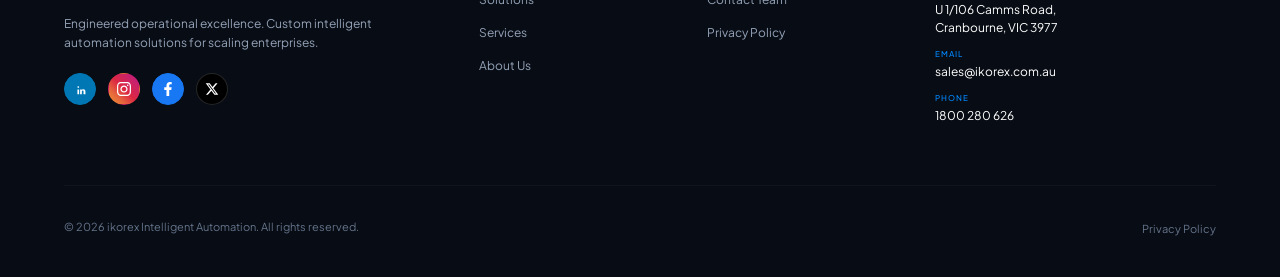
==== commit 966abfd9: "active nav links to blue and logo size increeased" ====
--- a/about.html
+++ b/about.html
@@ -29,7 +29,7 @@
     <nav>
       <a class="nav-logo" href="index.html?triggerIntro=true">
         <img src="assets/images/Ikorex logo left aligned .png" alt="IKOREX" class="header-logo-img"
-          style="width: 120px;height: 120px;">
+          style="width: 140px;height: 140px;">
       </a>
       <ul class=" nav-links">
         <li><a id="nhome" href="index.html">Home</a></li>
@@ -108,7 +108,8 @@
             <div class="founders-dual-grid">
               <div class="founder-card">
                 <div class="founder-img-wrap">
-                  <img src="assets/images/yesudas_sebastian.jpg" alt="Yesudas Sebastian - Co-Founder & CEO" class="founder-img">
+                  <img src="assets/images/yesudas_sebastian.jpg" alt="Yesudas Sebastian - Co-Founder & CEO"
+                    class="founder-img">
                   <div class="founder-overlay"></div>
                 </div>
                 <div class="founder-info">
--- a/style.css
+++ b/style.css
@@ -864,9 +864,13 @@
   padding: 4px 0;
 }
 
-.nav-links a:hover,
+.nav-links a:hover {
+  color: var(--text) !important;
+}
+
 .nav-links a.active {
-  color: var(--text) !important;
+  color: var(--blue) !important;
+  font-weight: 600;
 }
 
 .nav-links a::after {
